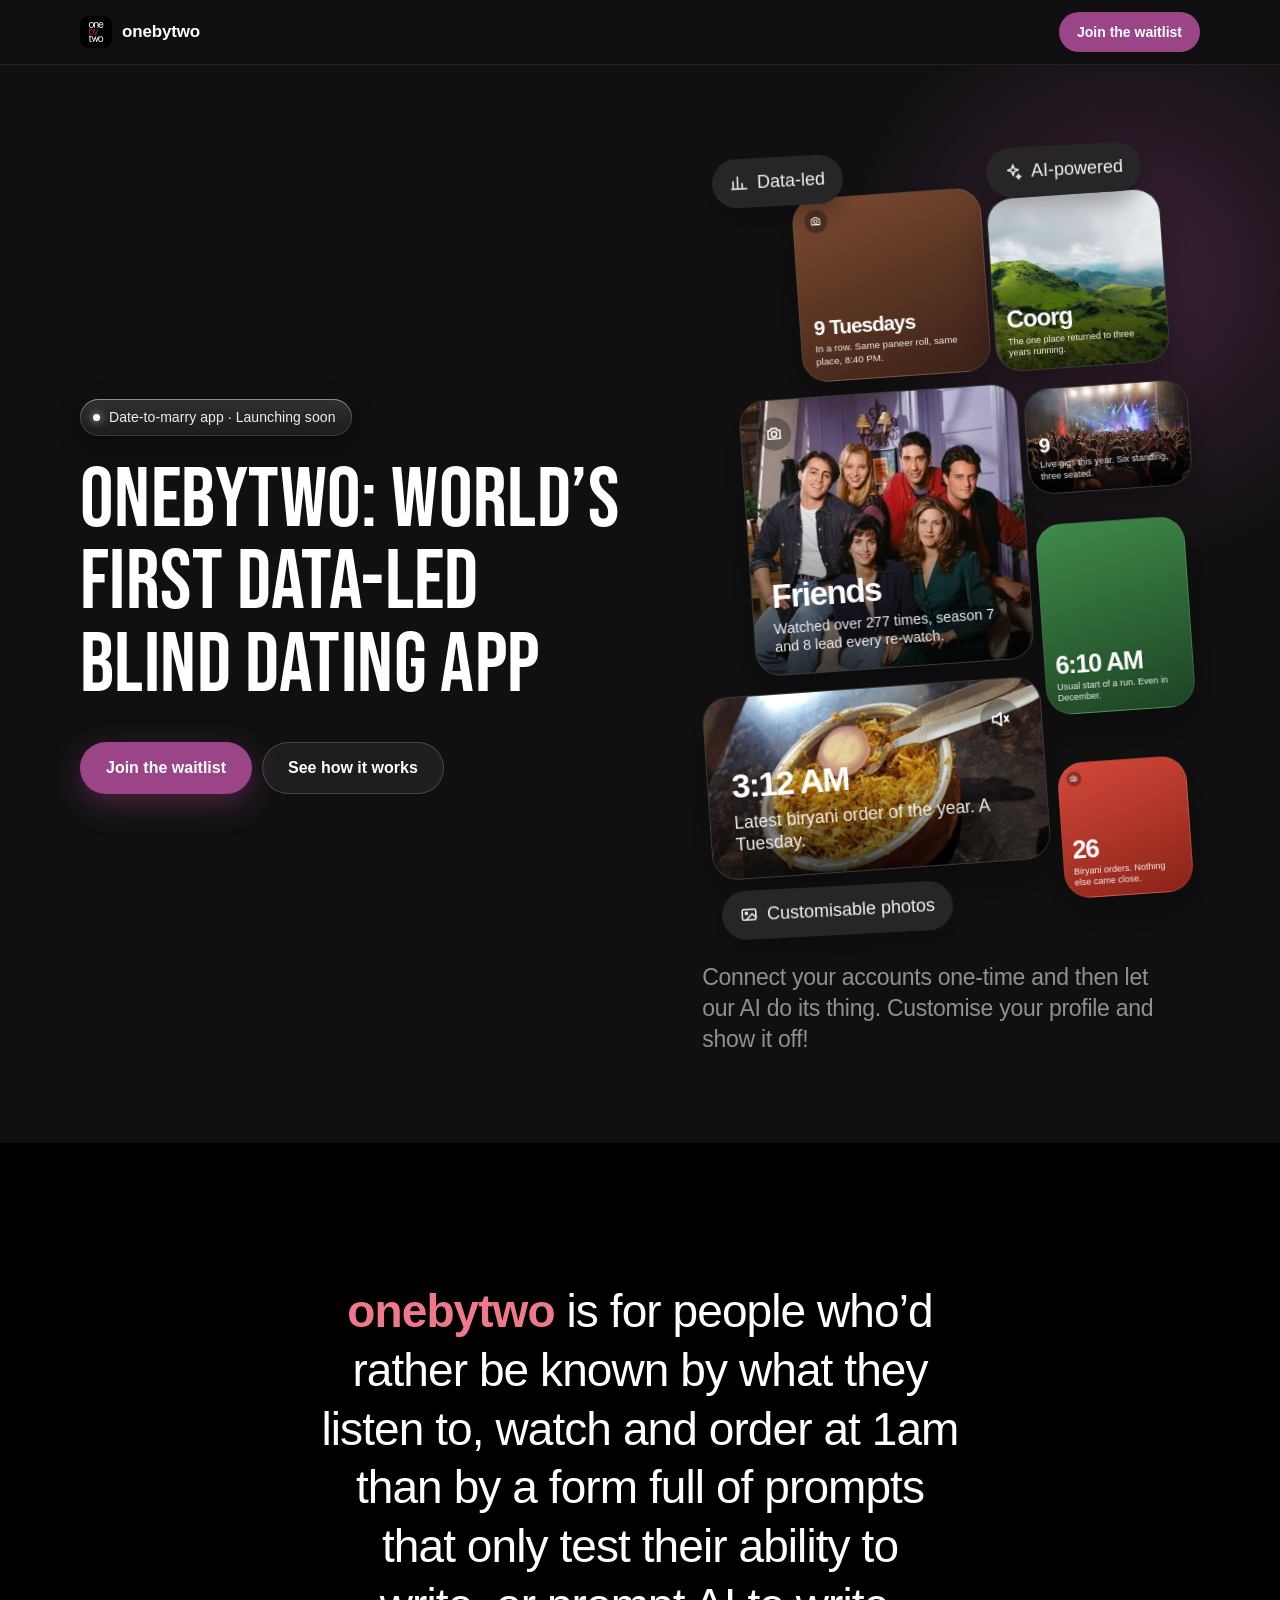
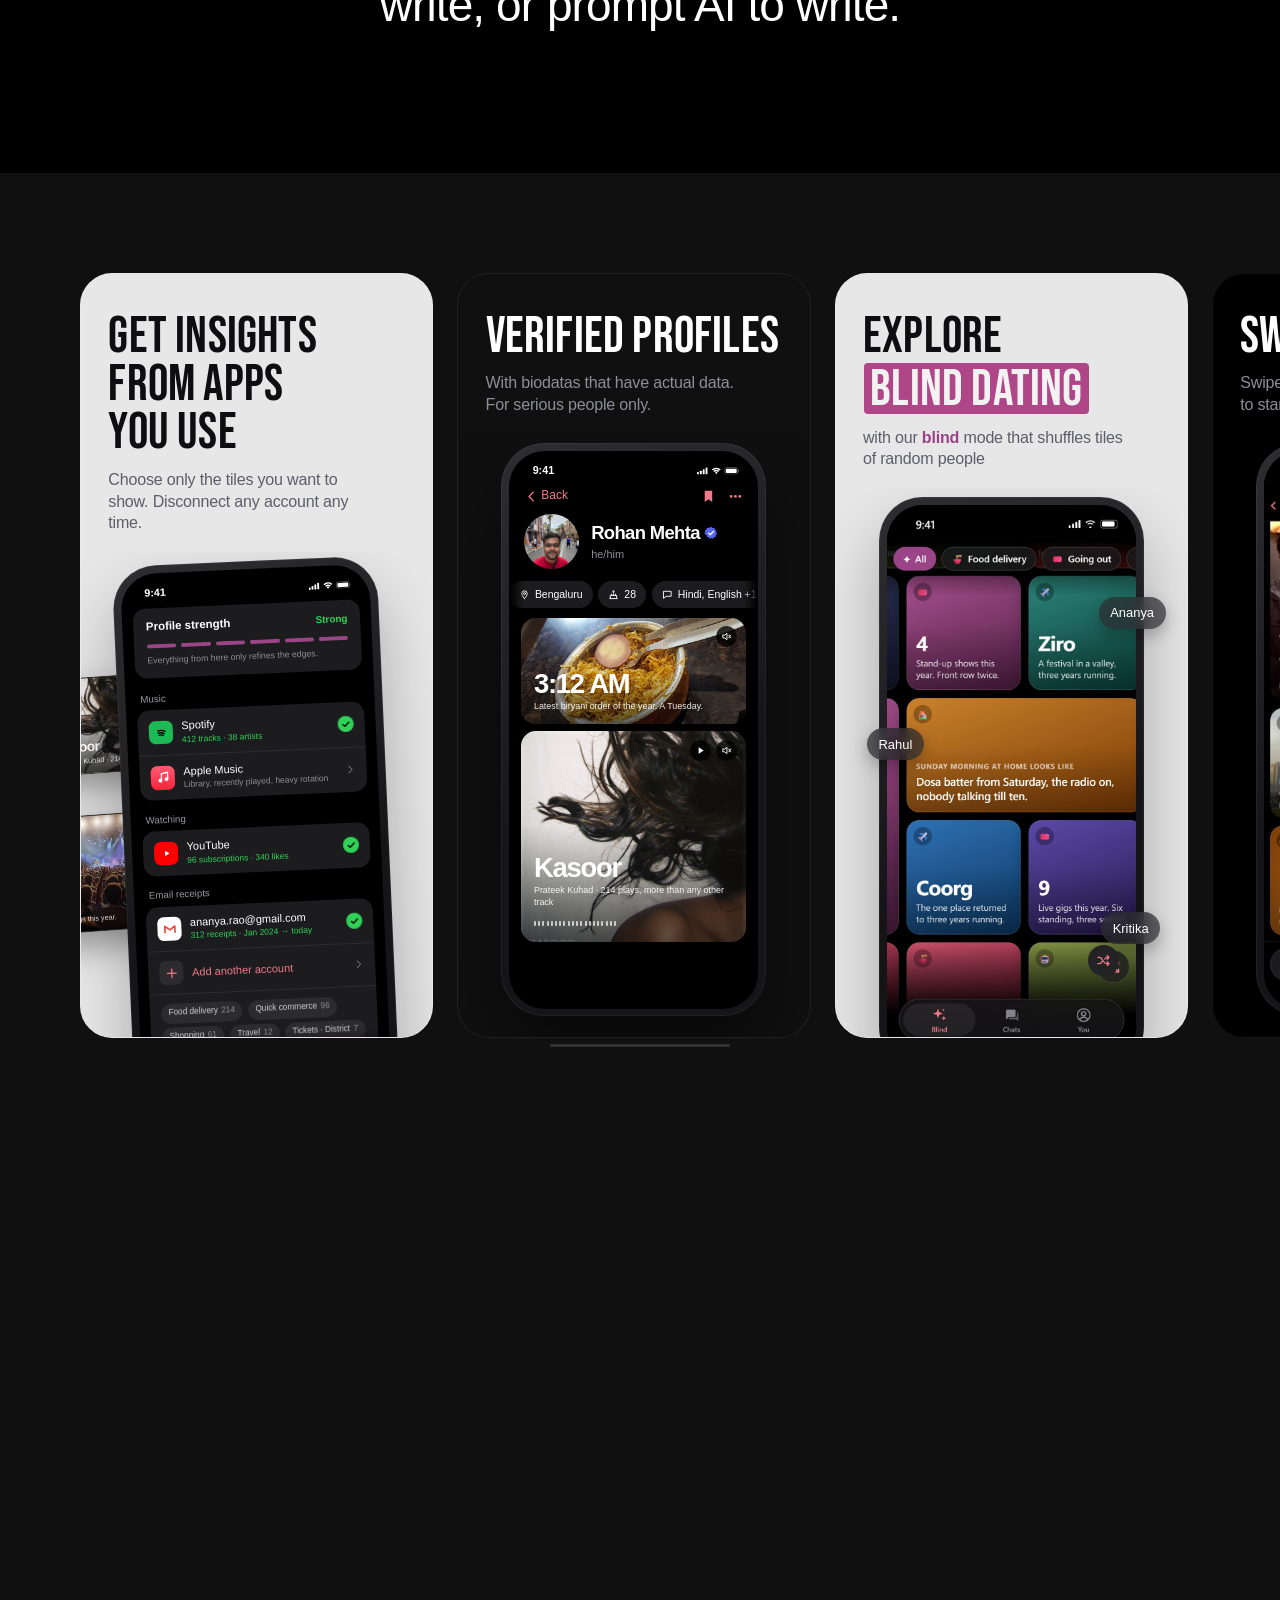
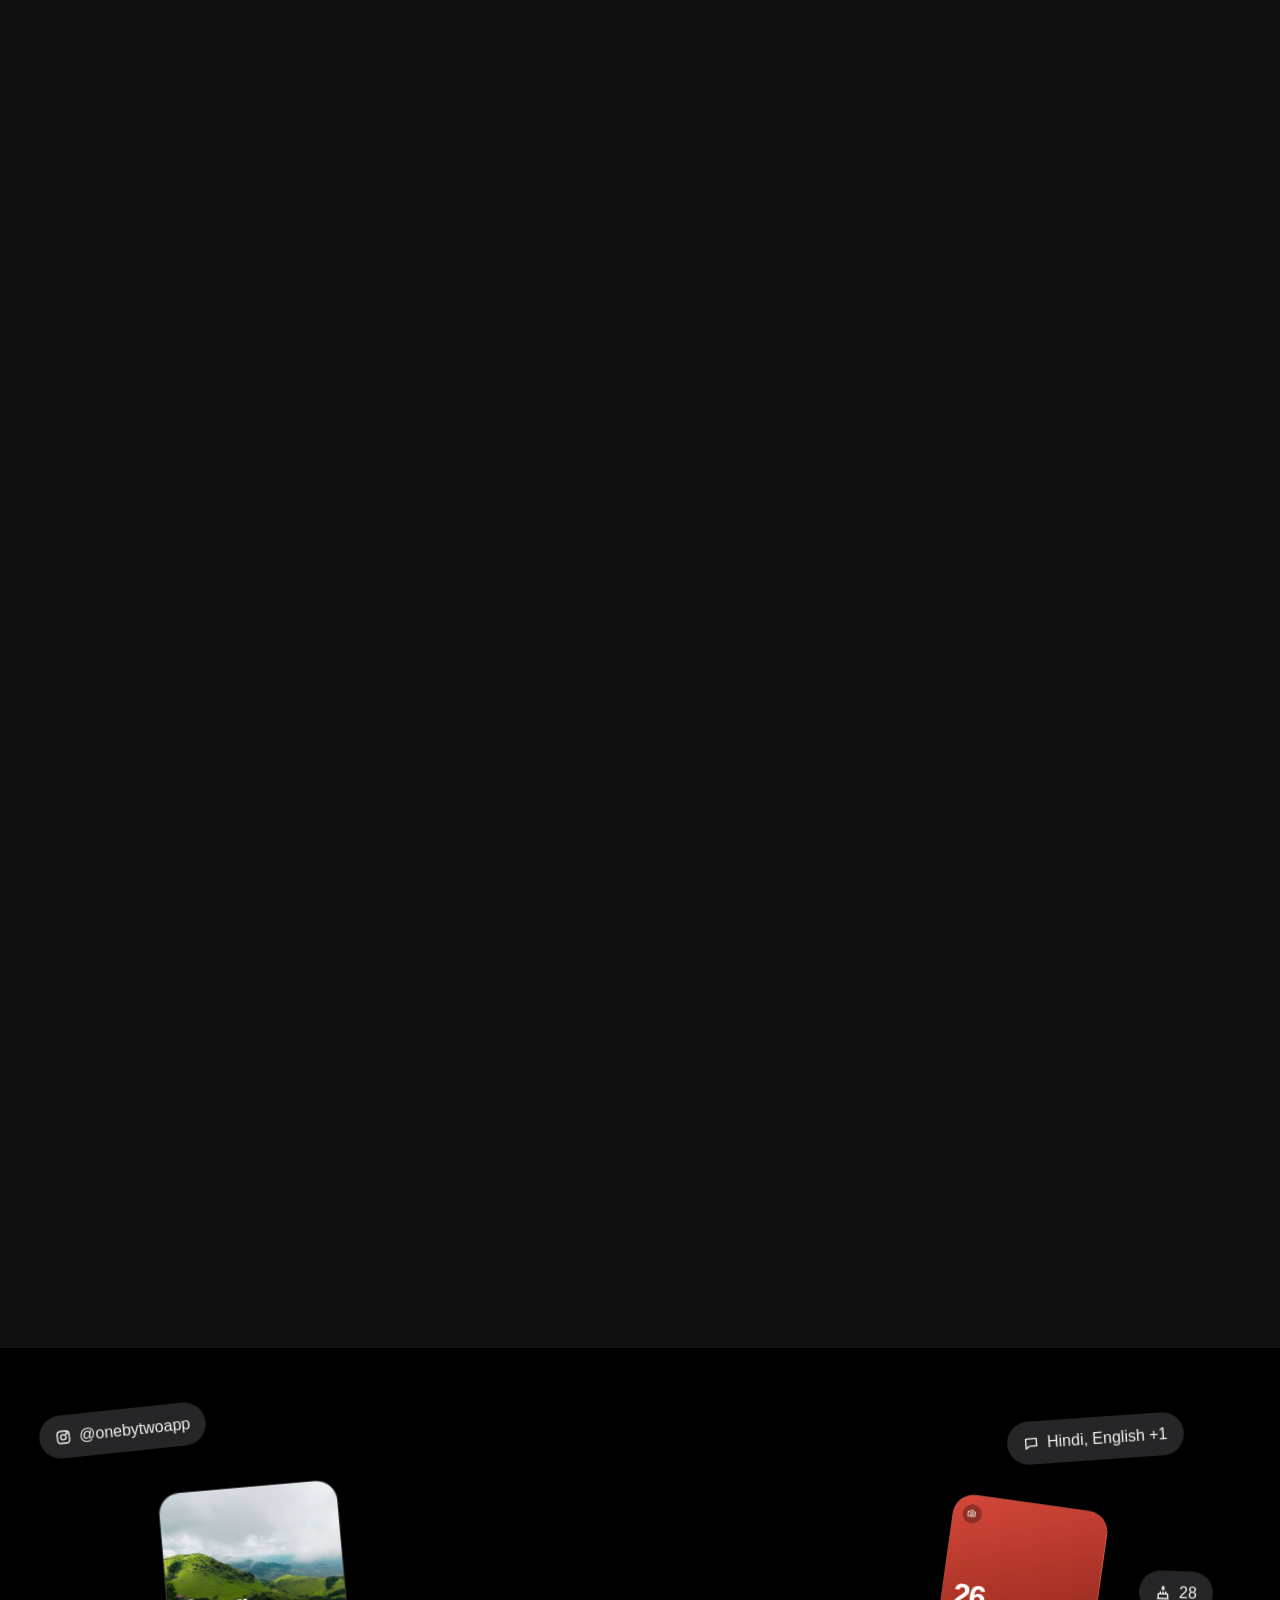
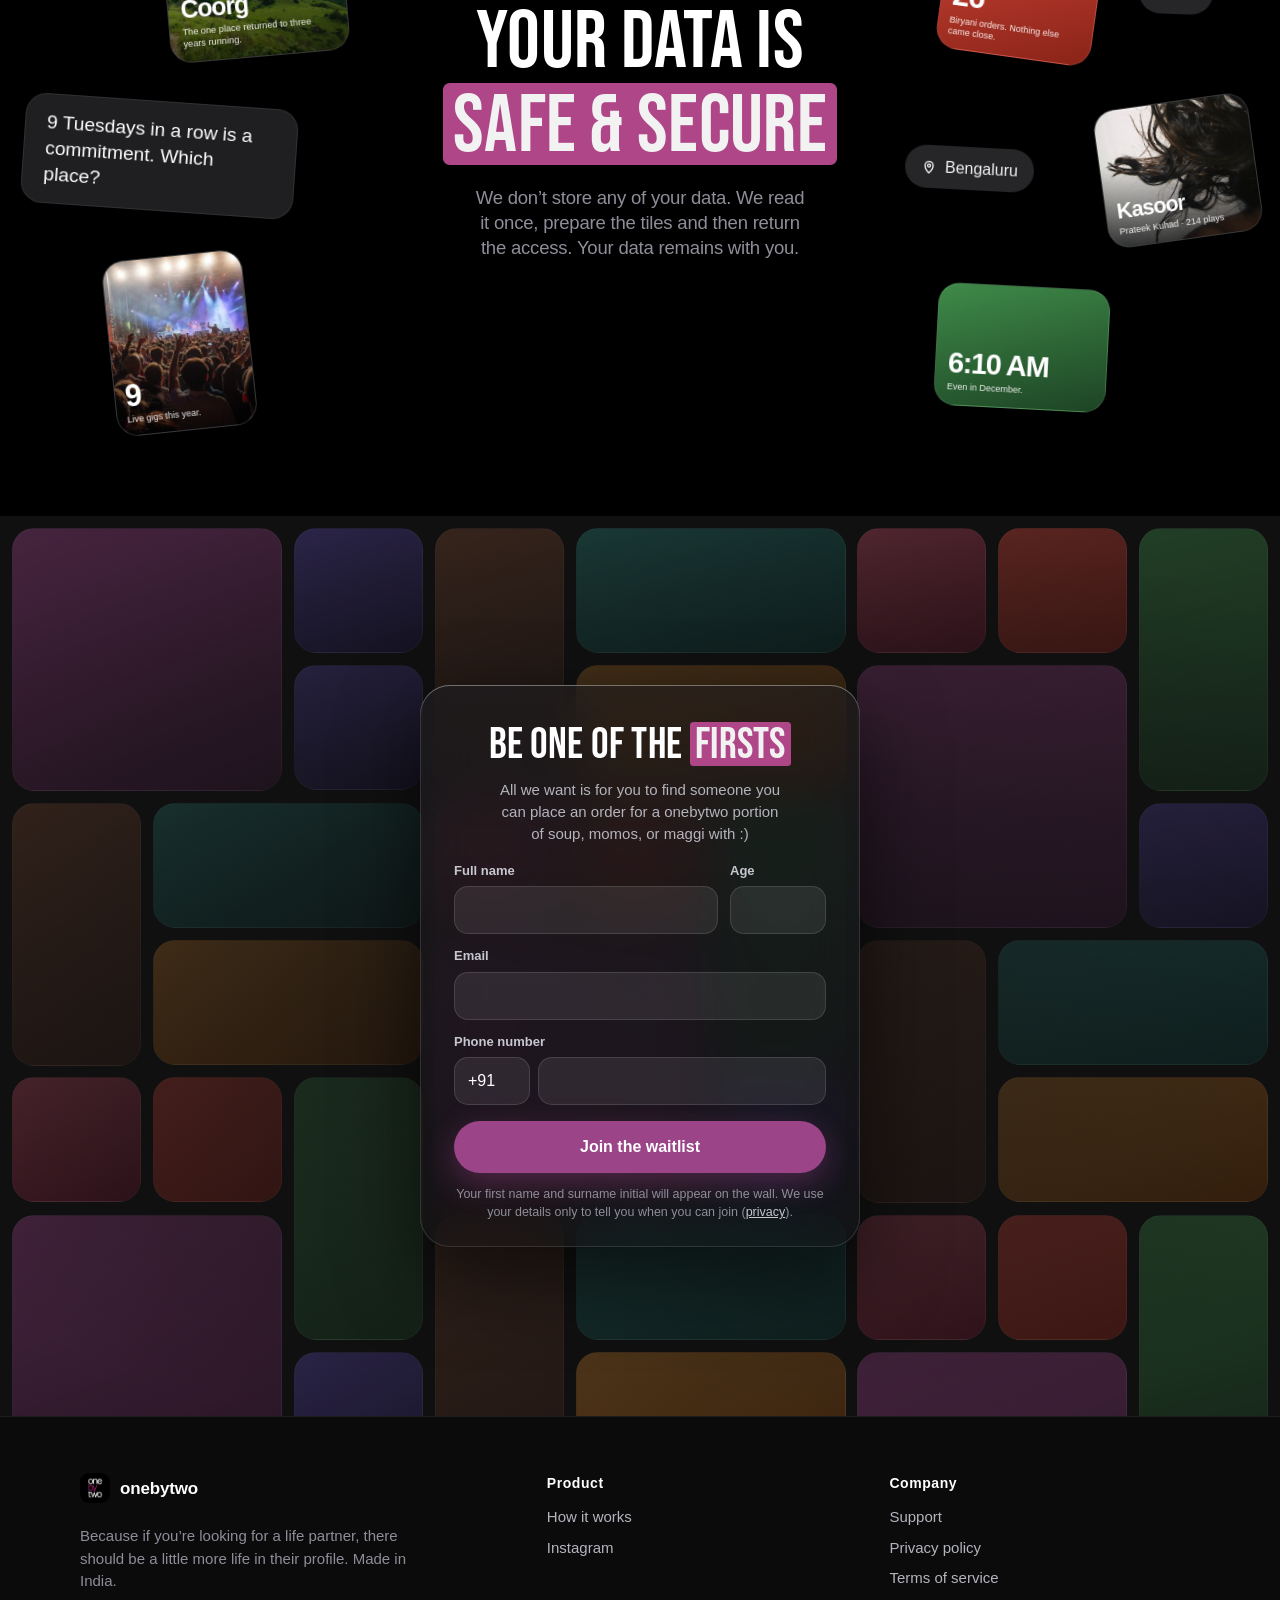
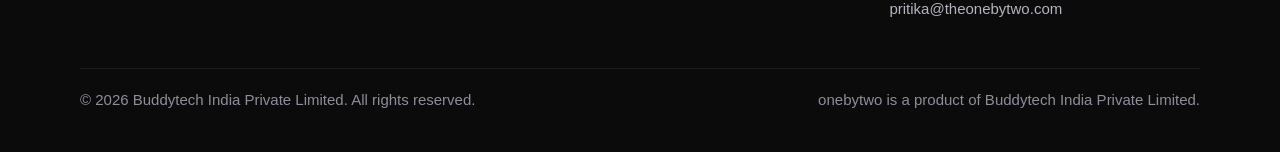
==== index.html @ c46427f6 "One row of hero buttons, under the tagline on every screen Phones had a second pair of buttons after" ====
<!doctype html>
<html lang="en">
<head>
<meta charset="utf-8">
<meta name="viewport" content="width=device-width, initial-scale=1">
<meta name="referrer" content="no-referrer">
<title>onebytwo · A date-to-marry app, built a little differently</title>
<meta name="description" content="onebytwo is a date-to-marry app for people who’d rather be known by what they listen to, watch and order at 1am than by a form full of prompts. Your bio says one thing. Your data says a lot more.">
<meta name="theme-color" content="#101011">
<link rel="canonical" href="https://theonebytwo.com/">
<meta property="og:type" content="website">
<meta property="og:site_name" content="onebytwo">
<meta property="og:title" content="onebytwo · A date-to-marry app, built a little differently">
<meta property="og:description" content="Because if you’re looking for a life partner, there should be a little more life in the profile.">
<meta property="og:url" content="https://theonebytwo.com/">
<meta property="og:image" content="https://theonebytwo.com/logo.png">
<meta name="twitter:card" content="summary">
<script>document.documentElement.classList.add('js')</script>
<link rel="preconnect" href="https://fonts.googleapis.com">
<link rel="preconnect" href="https://fonts.gstatic.com" crossorigin>
<link rel="stylesheet" href="https://fonts.googleapis.com/css2?family=Bebas+Neue&display=swap">
<link rel="stylesheet" href="/home.css">
<link rel="icon" href="/favicon.ico" sizes="any">
<link rel="apple-touch-icon" href="/apple-touch-icon.png">
<script src="/home.js" defer></script>
</head>
<body>

<!-- Icons used across the page; each <svg> below points at one with <use>. -->
<svg width="0" height="0" style="position:absolute" aria-hidden="true">
  <symbol id="i-check" viewBox="0 0 24 24"><path d="M5 12.5l4.5 4.5L19 7.5"/></symbol>
  <symbol id="i-back" viewBox="0 0 24 24"><path d="M15 5l-7 7 7 7"/></symbol>
  <symbol id="i-chev" viewBox="0 0 24 24"><path d="M9 5l7 7-7 7"/></symbol>
  <symbol id="i-plus" viewBox="0 0 24 24"><path d="M12 5v14M5 12h14"/></symbol>
  <symbol id="i-mic" viewBox="0 0 24 24"><rect x="9" y="3" width="6" height="11" rx="3"/><path d="M5 11a7 7 0 0 0 14 0M12 18v3"/></symbol>
  <symbol id="i-shield" viewBox="0 0 24 24"><path d="M12 3l7 3v5c0 4.5-3 8.5-7 10-4-1.5-7-5.5-7-10V6z"/></symbol>
  <symbol id="i-star" viewBox="0 0 24 24"><path d="M12 3.5l2.6 5.3 5.9.9-4.2 4.1 1 5.8-5.3-2.8-5.3 2.8 1-5.8-4.2-4.1 5.9-.9z"/></symbol>
  <symbol id="i-dots" viewBox="0 0 24 24"><circle cx="5" cy="12" r="2.2"/><circle cx="12" cy="12" r="2.2"/><circle cx="19" cy="12" r="2.2"/></symbol>
  <symbol id="i-bookmark" viewBox="0 0 24 24"><path d="M6 3h12v18l-6-4.5L6 21z"/></symbol>
  <symbol id="i-pin" viewBox="0 0 24 24"><path d="M12 21s-6-5.6-6-11a6 6 0 0 1 12 0c0 5.4-6 11-6 11z"/><circle cx="12" cy="10" r="2.2"/></symbol>
  <symbol id="i-cake" viewBox="0 0 24 24"><path d="M4 21h16M5 21v-7h14v7M8 14v-3M12 14v-3M16 14v-3M12 7.5c-1 0-1.5-.8-1.5-1.6S12 3 12 3s1.5 2.1 1.5 2.9-.5 1.6-1.5 1.6z"/></symbol>
  <symbol id="i-lang" viewBox="0 0 24 24"><path d="M4 5h16v11H9l-5 4z"/></symbol>
  <symbol id="i-bag" viewBox="0 0 24 24"><rect x="3" y="7" width="18" height="13" rx="2"/><path d="M8 7V5a2 2 0 0 1 2-2h4a2 2 0 0 1 2 2v2"/></symbol>
  <symbol id="i-building" viewBox="0 0 24 24"><path d="M4 21V5l8-2v18M12 9h8v12M7 8h2M7 12h2M7 16h2M15 13h2M15 17h2M3 21h18"/></symbol>
  <symbol id="i-mute" viewBox="0 0 24 24"><path d="M4 9v6h4l5 4V5L8 9z"/><path d="M17 9l4 6M21 9l-4 6"/></symbol>
  <symbol id="i-play" viewBox="0 0 24 24"><path d="M8 5v14l11-7z"/></symbol>
  <symbol id="i-camera" viewBox="0 0 24 24"><path d="M4 8h3l2-3h6l2 3h3v11H4z"/><circle cx="12" cy="13" r="3.5"/></symbol>
  <symbol id="i-sparkle" viewBox="0 0 24 24"><path d="M12 3l1.8 5.2L19 10l-5.2 1.8L12 17l-1.8-5.2L5 10l5.2-1.8z"/><path d="M19 16l.8 2.2L22 19l-2.2.8L19 22l-.8-2.2L16 19l2.2-.8z"/></symbol>
  <symbol id="i-chart" viewBox="0 0 24 24"><path d="M4 20V10M10 20V4M16 20v-7M22 20H2"/></symbol>
  <symbol id="i-photo" viewBox="0 0 24 24"><rect x="3" y="5" width="18" height="14" rx="2"/><circle cx="8.5" cy="10" r="1.5"/><path d="M21 16l-5-5-8 8"/></symbol>
  <symbol id="i-chat" viewBox="0 0 24 24"><path d="M4 5h16v11H10l-4 4v-4H4z"/></symbol>
  <symbol id="i-close" viewBox="0 0 24 24"><path d="M6 6l12 12M18 6L6 18"/></symbol>
  <symbol id="i-shuffle" viewBox="0 0 24 24"><path d="M3 7h3c4 0 6 10 10 10h5M3 17h3c1.6 0 2.8-1.6 3.9-3.6M14.1 9.6C15.2 8 16.4 7 18 7h3M18 4l3 3-3 3M18 14l3 3-3 3"/></symbol>
  <symbol id="i-insta" viewBox="0 0 24 24"><rect x="3" y="3" width="18" height="18" rx="5"/><circle cx="12" cy="12" r="4"/><circle cx="17.3" cy="6.7" r="1"/></symbol>
  <symbol id="i-badge" viewBox="0 0 24 24"><path fill="currentColor" stroke="none" d="M12 1.5l2.5 1.9 3.1-.3 1.1 2.9 2.7 1.6-.6 3.1 1.7 2.7-2.3 2.2-.1 3.1-3.1.6-1.7 2.7-2.9-1.2-2.9 1.2-1.7-2.7-3.1-.6-.1-3.1L.4 13.4l1.7-2.7-.6-3.1 2.7-1.6 1.1-2.9 3.1.3z"/><path fill="none" stroke="#fff" stroke-width="2.2" stroke-linecap="round" stroke-linejoin="round" d="M7.8 12.3l2.8 2.8 5.6-5.6"/></symbol>
  <symbol id="i-status" viewBox="0 0 68 12"><rect x="0" y="8" width="3" height="4" rx=".8"/><rect x="4.6" y="6" width="3" height="6" rx=".8"/><rect x="9.2" y="3.5" width="3" height="8.5" rx=".8"/><rect x="13.8" y="1" width="3" height="11" rx=".8"/><path d="M31 11.5l2.2-2.6a3.3 3.3 0 0 0-4.4 0zM26.4 6.5l1.5 1.7a4.8 4.8 0 0 1 6.2 0l1.5-1.7a7.2 7.2 0 0 0-9.2 0zM24 3.8l1.5 1.7a8.3 8.3 0 0 1 11 0L38 3.8a10.6 10.6 0 0 0-14 0z"/><rect x="44.5" y="1" width="21" height="10.5" rx="3" fill="none" stroke="currentColor" opacity=".45"/><rect x="46.3" y="2.8" width="17.4" height="6.9" rx="1.6"/><path d="M66.6 4.4v3.7c.8-.3 1.3-1 1.3-1.85s-.5-1.55-1.3-1.85z" opacity=".45"/></symbol>
</svg>

<header class="nav">
  <div class="wrap">
    <a href="/" class="brand"><img src="/logo.png" alt="" width="32" height="32">onebytwo</a>
    <a class="btn btn-sm" href="#waitlist">Join the waitlist</a>
  </div>
</header>

<main>

  <!-- 1. The tagline, then the tiles -->
  <section class="hero dark" data-reveal data-parallax>
    <div class="wrap grid">
      <div class="copy">
        <p class="eyebrow rv"><span class="dot"></span>Date-to-marry app · Launching soon</p>
        <h1 class="tagline rv">onebytwo: world’s first data-led blind dating app</h1>
        <div class="cta-row hero-cta rv" style="--rd:.12s">
          <a class="btn" href="#waitlist">Join the waitlist</a>
          <a class="btn btn-ghost" href="#apps">See how it works</a>
        </div>
      </div>

      <div class="hero-art">
      <div class="collage" aria-hidden="true">
        <div class="fl" style="--x:19%;--y:7%;--w:38%;--z:.6;--r:-4deg;--i:1"><div class="fl-in">
          <div class="tile" style="--ar:355/345;--bg:linear-gradient(160deg,#7b4a30,#3b2117)">
            <span class="ti"><svg class="ico"><use href="#i-camera"/></svg></span>
            <span class="tt"><b style="--big:11cqw">9 Tuesdays</b><span>In a row. Same paneer roll, same place, 8:40 PM.</span></span>
          </div></div></div>
        <div class="fl" style="--x:58%;--y:7%;--w:35%;--z:.8;--r:-4deg;--i:2"><div class="fl-in">
          <div class="tile photo" style="--ar:1">
            <img src="/img/coorg.jpg" alt="">
            <span class="tt"><b style="--big:14cqw">Coorg</b><span>The one place returned to three years running.</span></span>
          </div></div></div>
        <div class="fl" style="--x:9%;--y:32%;--w:56%;--z:.5;--r:-4deg;--i:3"><div class="fl-in">
          <div class="tile photo" style="--ar:515/510">
            <img src="/img/friends.jpg" alt="">
            <span class="ti"><svg class="ico"><use href="#i-camera"/></svg></span>
            <span class="tt"><b style="--big:12cqw">Friends</b><span>Watched over 277 times, season 7 and 8 lead every re-watch.</span></span>
          </div></div></div>
        <div class="fl" style="--x:65%;--y:31%;--w:33%;--z:1;--r:-4deg;--i:4"><div class="fl-in">
          <div class="tile photo" style="--ar:1.55">
            <img src="/img/gigs.jpg" alt="">
            <span class="tt"><b style="--big:13cqw">9</b><span>Live gigs this year. Six standing, three seated.</span></span>
          </div></div></div>
        <div class="fl" style="--x:68%;--y:48%;--w:30%;--z:.7;--r:-4deg;--i:5"><div class="fl-in">
          <div class="tile" style="--ar:.78;--bg:linear-gradient(165deg,#3f8a49,#1d4424)">
            <span class="tt"><b style="--big:17cqw">6:10 AM</b><span>Usual start of a run. Even in December.</span></span>
          </div></div></div>
        <div class="fl" style="--x:1%;--y:69%;--w:68%;--z:.9;--r:-4deg;--i:6"><div class="fl-in">
          <div class="tile photo" style="--ar:1.85">
            <img src="/img/biryani.jpg" alt="">
            <span class="ti ti-r"><svg class="ico"><use href="#i-mute"/></svg></span>
            <span class="tt"><b style="--big:10cqw">3:12 AM</b><span>Latest biryani order of the year. A Tuesday.</span></span>
          </div></div></div>
        <div class="fl" style="--x:72%;--y:78%;--w:26%;--z:1.2;--r:-4deg;--i:7"><div class="fl-in">
          <div class="tile" style="--ar:.95;--bg:linear-gradient(160deg,#d4483a,#8a2318)">
            <span class="ti"><svg class="ico"><use href="#i-camera"/></svg></span>
            <span class="tt"><b style="--big:20cqw">26</b><span>Biryani orders. Nothing else came close.</span></span>
          </div></div></div>
        <!-- Pills come last so they paint above the tiles. -->
        <div class="fl" style="--x:4%;--y:94%;--z:1.6;--r:-3deg;--i:9"><div class="fl-in"><span class="pill"><svg class="ico"><use href="#i-photo"/></svg>Customisable photos</span></div></div>
        <div class="fl" style="--x:57%;--y:1%;--z:1.4;--r:-3deg;--i:7"><div class="fl-in"><span class="pill"><svg class="ico"><use href="#i-sparkle"/></svg>AI-powered</span></div></div>
        <div class="fl" style="--x:2%;--y:2.5%;--z:1.5;--r:-3deg;--i:8"><div class="fl-in"><span class="pill"><svg class="ico"><use href="#i-chart"/></svg>Data-led</span></div></div>
      </div>
      <p class="sub rv" style="--rd:.3s">Connect your accounts one-time and then let our AI do its thing. Customise your profile and show it off!</p>
      </div>
    </div>
  </section>

  <!-- 1b. Who it is for, on a fold of its own -->
  <section class="intro black" data-reveal>
    <div class="wrap">
      <p class="intro-text rv"><b>onebytwo</b> is for people who’d rather be known by what they listen to, watch and order at 1am than by a form full of prompts that only test their ability to write, or prompt AI to write.</p>
    </div>
  </section>

  <!-- 2–9. The app, screen by screen. On desktop this row scrolls sideways
       while the page scrolls down, like the App Store screenshot strip. -->
  <div class="strip" id="apps" data-strip>
  <div class="strip-sticky">
  <div class="strip-track">

  <!-- 2. From apps you use -->
  <section class="feature light" data-reveal>
    <div class="wrap grid">
      <div class="copy">
        <h2 class="display rv">Get insights from apps you use</h2>
        <p class="sub rv" style="--rd:.1s">Choose only the tiles you want to show. Disconnect any account any time.</p>
      </div>
      <div class="visual crop rv" style="--rd:.15s;--show:2.28" aria-hidden="true">
        <div class="phone-wrap">
          <div class="peek" style="--pt:20%;--i:0">
            <div class="tile photo" style="--ar:1.2"><img src="/img/kasoor.jpg" alt="" class="kasoor-img"><span class="tt"><b style="--big:12cqw">Kasoor</b><span>Prateek Kuhad · 214 plays</span></span></div>
          </div>
          <div class="peek" style="--pt:44%;--i:1">
            <div class="tile photo" style="--ar:1"><img src="/img/gigs.jpg" alt=""><span class="tt"><b style="--big:16cqw">9</b><span>Live gigs this year.</span></span></div>
          </div>
          <div class="phone" style="--tilt:-2.5deg">
            <div class="screen scr-apps">
              <div class="status"><b>9:41</b><svg class="icf sb" viewBox="0 0 68 12"><use href="#i-status"/></svg></div>
              <div class="a-strength">
                <div class="a-top"><b>Profile strength</b><span class="a-strong">Strong</span></div>
                <div class="a-bars"><i></i><i></i><i></i><i></i><i></i><i></i></div>
                <p>Everything from here only refines the edges.</p>
              </div>
              <p class="a-label">Music</p>
              <div class="a-card">
                <div class="a-item">
                  <span class="a-ico" style="background:#1DB954"><svg viewBox="0 0 24 24" fill="none" stroke="#000" stroke-width="2.2" stroke-linecap="round"><path d="M6 9.5c4-1.3 8.5-1 12 1M7 13c3.2-1 6.6-.7 9.5.8M8 16.3c2.4-.7 5-.5 7 .6"/></svg></span>
                  <span><b>Spotify</b><small>412 tracks · 38 artists</small></span>
                  <span class="a-check" style="--i:0"><svg class="ico"><use href="#i-check"/></svg></span>
                </div>
                <div class="a-item">
                  <span class="a-ico" style="background:linear-gradient(#fb5c74,#fa233b)"><svg viewBox="0 0 24 24" fill="none" stroke="#fff" stroke-width="2"><path d="M9 17V6l10-2v11"/><circle cx="7" cy="17" r="2" fill="#fff"/><circle cx="17" cy="15" r="2" fill="#fff"/></svg></span>
                  <span><b>Apple Music</b><small class="muted">Library, recently played, heavy rotation</small></span>
                  <svg class="ico a-chev"><use href="#i-chev"/></svg>
                </div>
              </div>
              <p class="a-label">Watching</p>
              <div class="a-card">
                <div class="a-item">
                  <span class="a-ico" style="background:#FF0000"><svg viewBox="0 0 24 24" fill="#fff"><path d="M9.5 7.5v9l7-4.5z"/></svg></span>
                  <span><b>YouTube</b><small>96 subscriptions · 340 likes</small></span>
                  <span class="a-check" style="--i:1"><svg class="ico"><use href="#i-check"/></svg></span>
                </div>
              </div>
              <p class="a-label">Email receipts</p>
              <div class="a-card">
                <div class="a-item">
                  <span class="a-ico" style="background:#fff"><svg viewBox="0 0 24 24" fill="none" stroke="#EA4335" stroke-width="2.6" stroke-linejoin="round"><path d="M4 18V7l8 6 8-6v11"/></svg></span>
                  <span><b>ananya.rao@gmail.com</b><small>312 receipts · Jan 2024 → today</small></span>
                  <span class="a-check" style="--i:2"><svg class="ico"><use href="#i-check"/></svg></span>
                </div>
                <div class="a-item a-add">
                  <span class="a-ico a-plus"><svg class="ico"><use href="#i-plus"/></svg></span>
                  <span><b>Add another account</b></span>
                  <svg class="ico a-chev"><use href="#i-chev"/></svg>
                </div>
                <div class="a-chips">
                  <span style="--i:0">Food delivery<em>214</em></span>
                  <span style="--i:1">Quick commerce<em>96</em></span>
                  <span style="--i:2">Shopping<em>61</em></span>
                  <span style="--i:3">Travel<em>12</em></span>
                  <span style="--i:4">Tickets · District<em>7</em></span>
                </div>
              </div>
              <div class="a-cta"><span class="app-btn">Continue</span><span class="a-later">Add the rest later</span></div>
            </div>
          </div>
        </div>
      </div>
    </div>
  </section>

  <!-- 3. Verified profiles -->
  <section class="feature dark" data-reveal>
    <div class="wrap grid flip">
      <div class="copy">
        <h2 class="display rv">Verified profiles</h2>
        <p class="sub rv" style="--rd:.1s">With biodatas that have actual data. For serious people only.</p>
      </div>
      <div class="visual crop rv" style="--rd:.15s" aria-hidden="true">
        <div class="phone">
          <div class="screen scr-profile">
            <div class="status"><b>9:41</b><svg class="icf sb" viewBox="0 0 68 12"><use href="#i-status"/></svg></div>
            <div class="s-nav"><span><svg class="ico"><use href="#i-back"/></svg>Back</span><span class="s-nav-r"><svg class="icf"><use href="#i-bookmark"/></svg><svg class="icf"><use href="#i-dots"/></svg></span></div>
            <div class="p-head">
              <img class="p-avatar" src="/img/rohan.jpg" alt="">
              <div><div class="p-name">Rohan Mehta <svg class="icf badge"><use href="#i-badge"/></svg></div><div class="p-pron">he/him</div></div>
            </div>
            <div class="marquee"><div class="marquee-track">
              <span class="chip-s"><svg class="ico"><use href="#i-pin"/></svg>Bengaluru</span><span class="chip-s"><svg class="ico"><use href="#i-cake"/></svg>28</span><span class="chip-s"><svg class="ico"><use href="#i-lang"/></svg>Hindi, English +1</span><span class="chip-s"><svg class="ico"><use href="#i-bag"/></svg>Designer</span><span class="chip-s"><svg class="ico"><use href="#i-building"/></svg>OnebyTwo</span>
              <span class="chip-s"><svg class="ico"><use href="#i-pin"/></svg>Bengaluru</span><span class="chip-s"><svg class="ico"><use href="#i-cake"/></svg>28</span><span class="chip-s"><svg class="ico"><use href="#i-lang"/></svg>Hindi, English +1</span><span class="chip-s"><svg class="ico"><use href="#i-bag"/></svg>Designer</span><span class="chip-s"><svg class="ico"><use href="#i-building"/></svg>OnebyTwo</span>
            </div></div>
            <div class="p-tiles">
              <div class="ptile p-biryani" style="--i:0">
                <img src="/img/biryani.jpg" alt="">
                <span class="ctrl"><svg class="ico"><use href="#i-mute"/></svg></span>
                <span class="t-txt"><b>3:12 AM</b><span>Latest biryani order of the year. A Tuesday.</span></span>
              </div>
              <div class="ptile p-kasoor" style="--i:1">
                <img src="/img/kasoor.jpg" alt="" class="kasoor-img">
                <span class="ctrl ctrl-2"><svg class="icf"><use href="#i-play"/></svg></span>
                <span class="ctrl"><svg class="ico"><use href="#i-mute"/></svg></span>
                <span class="t-txt"><b>Kasoor</b><span>Prateek Kuhad · 214 plays, more than any other track</span>
                  <span class="wave"><i></i><i></i><i></i><i></i><i></i><i></i><i></i><i></i><i></i><i></i><i></i><i></i><i></i><i></i><i></i><i></i><i></i><i></i><i></i><i></i></span></span>
              </div>
            </div>
          </div>
        </div>
      </div>
    </div>
  </section>

  <!-- 4. Explore blind dating -->
  <section class="feature light" data-reveal data-shuffle>
    <div class="wrap grid">
      <div class="copy">
        <h2 class="display rv">Explore <mark>blind dating</mark></h2>
        <p class="sub rv" style="--rd:.1s">with our <b class="plum">blind</b> mode that shuffles tiles of random people</p>
      </div>
      <div class="visual crop rv" style="--rd:.15s" aria-hidden="true">
        <div class="phone">
          <div class="screen"><img class="shot" src="/img/screen-blind.jpg" alt=""></div>
          <div class="overlay">
            <span class="who" style="--wx:85%;--wy:16.5%;--i:0">Ananya</span>
            <span class="who" style="--wx:-8%;--wy:40%;--i:1">Rahul</span>
            <span class="who" style="--wx:86%;--wy:73%;--i:2">Kritika</span>
            <span class="shuf"><svg class="ico"><use href="#i-shuffle"/></svg></span>
          </div>
        </div>
      </div>
    </div>
  </section>

  <!-- 5. Swipe right -->
  <section class="feature black" data-reveal>
    <div class="wrap grid flip">
      <div class="copy">
        <h2 class="display rv">Swipe right <small>to start a<br>conversation</small></h2>
        <p class="sub rv" style="--rd:.1s">Swipe on a tile that makes you curious to start a chat about it.</p>
      </div>
      <div class="visual crop rv" style="--rd:.15s" aria-hidden="true">
        <div class="phone">
          <div class="screen"><img class="shot" src="/img/screen-swipe.jpg" alt=""></div>
          <div class="overlay">
            <span class="sw-action"><svg class="ico"><use href="#i-chat"/></svg></span>
            <span class="sw-tile"></span>
            <span class="sw-finger"></span>
          </div>
        </div>
      </div>
    </div>
  </section>

  <!-- 6. Match and chat -->
  <section class="feature light" data-reveal>
    <div class="wrap grid">
      <div class="copy">
        <h2 class="display rv">Match and <mark>chat</mark></h2>
        <p class="sub rv" style="--rd:.1s">Conversations only after accepting the request. Unmatch anytime.</p>
      </div>
      <div class="visual crop rv" style="--rd:.15s" aria-hidden="true">
        <div class="phone" style="--tilt:-3deg">
          <div class="screen scr-chat">
            <div class="status"><b>9:41</b><svg class="icf sb" viewBox="0 0 68 12"><use href="#i-status"/></svg></div>
            <div class="c-head">
              <svg class="ico c-pink"><use href="#i-back"/></svg>
              <img src="/img/rohan.jpg" alt="">
              <b>Rohan Mehta</b><svg class="icf badge"><use href="#i-badge"/></svg>
              <span class="c-icons"><svg class="ico"><use href="#i-star"/></svg><svg class="icf c-pink"><use href="#i-dots"/></svg></span>
            </div>
            <div class="c-notice"><svg class="ico"><use href="#i-shield"/></svg><span>Keep it in the app for now. Nobody from onebytwo will ever ask for money, documents or an OTP. Report anyone who does.</span></div>
            <p class="c-day">Today</p>
            <div class="c-compose"><svg class="ico c-pink c-plus"><use href="#i-plus"/></svg><span>Message</span><svg class="ico c-pink"><use href="#i-mic"/></svg></div>
          </div>
          <div class="overlay">
            <div class="bubbles">
              <p class="b b-in" style="--i:0">9 Tuesdays in a row is a commitment. Which place?</p>
              <p class="b b-out" style="--i:1">Sri Sagar in Indiranagar. The paneer roll is not even the best thing there, it’s just the thing I order.</p>
              <p class="b b-in" style="--i:2">Which is the best thing then</p>
              <p class="b b-out" style="--i:3">Kesari bath. I will not be defending this.</p>
              <p class="b-read">9:11 · Read</p>
            </div>
          </div>
        </div>
      </div>
    </div>
  </section>

  <!-- 7. Know what's in common -->
  <section class="feature black" data-reveal>
    <div class="wrap grid flip">
      <div class="copy">
        <h2 class="display rv">Know what’s in common</h2>
        <p class="sub rv" style="--rd:.1s">AI-based stories of all the common things you share with each other</p>
      </div>
      <div class="visual crop rv" style="--rd:.15s" aria-hidden="true">
        <div class="duo">
          <div class="phone back">
            <div class="screen"><img class="shot" src="/img/screen-incommon.jpg" alt=""></div>
          </div>
          <div class="phone front">
            <div class="screen scr-story">
              <div class="status"><b>9:41</b><svg class="icf sb" viewBox="0 0 68 12"><use href="#i-status"/></svg></div>
              <div class="st-bars"><i class="done"></i><i class="now"></i><i></i><i></i><i></i><i></i><i></i></div>
              <div class="st-head"><img src="/img/pair.jpg" alt=""><span>You &amp; Pritika</span><span class="st-x"><svg class="ico"><use href="#i-close"/></svg></span></div>
              <p class="st-kick">Music · The old ones</p>
              <p class="st-title">You both keep the old ones close.</p>
              <div class="vinyls"><span class="vinyl v-you"></span><span class="vinyl v-her"></span></div>
              <div class="st-cols">
                <div><small>You</small><b data-count-to="1964" data-count-from="2024" data-count-delay="400">1964</b><strong>Lag Jaa Gale</strong><span>The year the oldest song saved came out.</span></div>
                <div><small>Pritika</small><b data-count-to="1992" data-count-from="2024" data-count-delay="700">1992</b><strong>Pehla Nasha</strong><span>The year the oldest song saved came out.</span></div>
              </div>
              <div class="st-chat"><svg class="ico"><use href="#i-chat"/></svg>Chat about this</div>
            </div>
          </div>
        </div>
      </div>
    </div>
  </section>

  <!-- 8. See who viewed your profile -->
  <section class="feature light" data-reveal>
    <div class="wrap grid">
      <div class="copy">
        <h2 class="display rv">See <mark>who viewed</mark> your profile</h2>
        <p class="sub rv" style="--rd:.1s">Turn on stealth mode so they can’t see your view.</p>
      </div>
      <div class="visual crop rv" style="--rd:.15s" aria-hidden="true">
        <div class="phone">
          <div class="screen scr-views">
            <div class="status"><b>9:41</b><svg class="icf sb" viewBox="0 0 68 12"><use href="#i-status"/></svg></div>
            <div class="v-nav"><span><svg class="ico"><use href="#i-back"/></svg>Settings</span><b>Profile views</b></div>
            <p class="v-count" data-count-to="12" data-count-delay="300">12</p>
            <p class="v-cap">people opened your profile this week</p>
            <div class="v-list">
              <div class="v-row" style="--i:0;--av:#56635e"><span class="v-av"></span><span><b>Rohan Mehta</b><small>Bengaluru</small></span><em>2h</em><svg class="ico"><use href="#i-chev"/></svg></div>
              <div class="v-row" style="--i:1;--av:#6d5f4f"><span class="v-av"></span><span><b>Kabir Shah</b><small>Bengaluru</small></span><em>5h</em><svg class="ico"><use href="#i-chev"/></svg></div>
              <div class="v-row" style="--i:2;--av:#4f5770"><span class="v-av"></span><span><b>Arjun Menon</b><small>Mumbai</small></span><em>Yesterday</em><svg class="ico"><use href="#i-chev"/></svg></div>
              <div class="v-row" style="--i:3;--av:#6a5c52"><span class="v-av"></span><span><b>Vikram Nair</b><small>Bengaluru</small></span><em>Yesterday</em><svg class="ico"><use href="#i-chev"/></svg></div>
              <div class="v-row" style="--i:4;--av:#4f605e"><span class="v-av"></span><span><b>Dev Krishnan</b><small>Pune</small></span><em>Mon</em><svg class="ico"><use href="#i-chev"/></svg></div>
            </div>
            <p class="v-foot">With stealth mode on, your own views never appear on anyone’s list.</p>
          </div>
        </div>
      </div>
    </div>
  </section>

  <!-- 9. Safety first -->
  <section class="feature dark safety" data-reveal>
    <div class="wrap grid flip">
      <div class="copy">
        <h2 class="display rv"><mark>Safety</mark> first</h2>
        <p class="sub rv" style="--rd:.1s">Only verified profiles can text you. Verification using DigiLocker only.</p>
      </div>
      <div class="visual crop-top rv" style="--rd:.15s" aria-hidden="true">
        <div class="phone">
          <div class="screen scr-verified">
            <div class="status"><b>9:41</b><svg class="icf sb" viewBox="0 0 68 12"><use href="#i-status"/></svg></div>
            <div class="ok"><svg viewBox="0 0 24 24"><path d="M6.5 12.5l3.8 3.8 7.4-7.6"/></svg></div>
            <p class="ok-title">Verified.</p>
            <p class="ok-text">Your name and date of birth match your Aadhaar. Your profile now carries a blue tick.</p>
            <p class="ok-note">Change the first name or date of birth on your profile and the tick goes until you verify again.</p>
            <div class="ok-actions"><span class="app-btn">See your profile</span><span class="app-btn app-btn-dark">Done</span><i class="home-bar"></i></div>
          </div>
        </div>
      </div>
    </div>
  </section>

  </div>
  <div class="strip-progress" aria-hidden="true"><i></i></div>
  </div>
  </div>

  <!-- 10. Your data is safe & secure -->
  <section class="stage-section black" data-reveal data-parallax>
    <!-- The floaters live in two zones beside (desktop) or around (mobile) the
         copy, so they can drift and lean without ever covering the words. -->
    <div class="stage">
      <div class="zone zone-a">
        <a class="fl insta" href="https://www.instagram.com/onebytwoapp/" rel="noopener" style="--x:5%;--y:6%;--X:10%;--Y:8%;--z:1.4;--r:-6deg;--i:0"><span class="fl-in"><span class="pill"><svg class="ico"><use href="#i-insta"/></svg>@onebytwoapp</span></span></a>
        <div class="fl" aria-hidden="true" style="--x:60%;--y:4%;--w:34%;--X:42%;--Y:18%;--W:46%;--z:.7;--r:-5deg;--i:1"><div class="fl-in">
          <div class="tile photo" style="--ar:1.05"><img src="/img/coorg.jpg" alt=""><span class="tt"><b style="--big:14cqw">Coorg</b><span>The one place returned to three years running.</span></span></div></div></div>
        <div class="fl" aria-hidden="true" style="--x:5%;--y:30%;--w:54%;--X:6%;--Y:46%;--W:70%;--z:1.1;--r:4deg;--i:2"><div class="fl-in"><p class="bub">9 Tuesdays in a row is a commitment. Which place?</p></div></div>
        <div class="fl" aria-hidden="true" style="--x:68%;--y:52%;--w:26%;--X:28%;--Y:66%;--W:36%;--z:.9;--r:-6deg;--i:3"><div class="fl-in">
          <div class="tile photo" style="--ar:.8"><img src="/img/gigs.jpg" alt=""><span class="tt"><b style="--big:22cqw">9</b><span>Live gigs this year.</span></span></div></div></div>
      </div>
      <div class="stage-copy">
        <h2 class="display rv">Your data is<br><mark>safe &amp; secure</mark></h2>
        <p class="sub rv" style="--rd:.1s">We don’t store any of your data. We read it once, prepare the tiles and then return the access. Your data remains with you.</p>
      </div>
      <div class="zone zone-b">
        <div class="fl" aria-hidden="true" style="--x:6%;--y:6%;--X:4%;--Y:52%;--z:1.5;--r:3deg;--i:5"><div class="fl-in"><span class="pill"><svg class="ico"><use href="#i-pin"/></svg>Bengaluru</span></div></div>
        <div class="fl opt" aria-hidden="true" style="--x:47%;--y:84%;--X:30%;--Y:9%;--z:1.3;--r:-4deg;--i:6"><div class="fl-in"><span class="pill"><svg class="ico"><use href="#i-lang"/></svg>Hindi, English +1</span></div></div>
        <div class="fl" aria-hidden="true" style="--x:6%;--y:27%;--w:40%;--X:54%;--Y:46%;--W:40%;--z:.8;--r:-8deg;--i:7"><div class="fl-in">
          <div class="tile photo" style="--ar:1.12"><img src="/img/kasoor.jpg" alt="" class="kasoor-img"><span class="tt"><b style="--big:14cqw">Kasoor</b><span>Prateek Kuhad · 214 plays</span></span></div></div></div>
        <div class="fl opt" aria-hidden="true" style="--x:54%;--y:28%;--X:64%;--Y:29%;--z:1.6;--r:2deg;--i:8"><div class="fl-in"><span class="pill"><svg class="ico"><use href="#i-cake"/></svg>28</span></div></div>
        <div class="fl" aria-hidden="true" style="--x:58%;--y:46%;--w:32%;--X:14%;--Y:20%;--W:40%;--z:1;--r:8deg;--i:9"><div class="fl-in">
          <div class="tile" style="--ar:1;--bg:linear-gradient(160deg,#d4483a,#8a2318)"><span class="ti"><svg class="ico"><use href="#i-camera"/></svg></span><span class="tt"><b style="--big:20cqw">26</b><span>Biryani orders. Nothing else came close.</span></span></div></div></div>
        <div class="fl" aria-hidden="true" style="--x:12%;--y:70%;--w:32%;--X:12%;--Y:70%;--W:44%;--z:.6;--r:3deg;--i:4"><div class="fl-in">
          <div class="tile" style="--ar:1.4;--bg:linear-gradient(165deg,#3f8a49,#1d4424)"><span class="tt"><b style="--big:17cqw">6:10 AM</b><span>Even in December.</span></span></div></div></div>
      </div>
    </div>
  </section>

  <!-- 11. The waitlist: a wall of everyone who joined, and the form on glass over it.
       data-api is the backend; on localhost ?api= points it at a local one. -->
  <section class="waitlist" id="waitlist" data-reveal data-waitlist data-api="https://api-production-6cf44.up.railway.app">
    <div class="wall" aria-hidden="true"></div>

    <div class="glass-card rv">
      <div class="wl-form-view">
        <h2 class="display">Be one of the <mark>firsts</mark></h2>
        <p class="wl-sub">All we want is for you to find someone you can place an order for a onebytwo portion of soup, momos, or maggi with :)</p>
        <p class="wl-count" hidden></p>
        <form class="wl-form" novalidate>
          <label class="field">
            <span>Full name</span>
            <input name="full_name" type="text" autocomplete="name" maxlength="80" required>
          </label>
          <label class="field field-age">
            <span>Age</span>
            <input name="age" type="number" inputmode="numeric" min="18" max="100" required>
          </label>
          <label class="field">
            <span>Email</span>
            <input name="email" type="email" autocomplete="email" maxlength="254" required>
          </label>
          <div class="field">
            <label for="wl-phone">Phone number</label>
            <div class="phone-row">
              <input name="code" type="text" inputmode="tel" autocomplete="tel-country-code" maxlength="5" value="+91" aria-label="Country code">
              <input id="wl-phone" name="phone" type="tel" inputmode="tel" autocomplete="tel-national" maxlength="20" required>
            </div>
          </div>
          <!-- People never see this field; a bot filling every box does. -->
          <div class="wl-trap" aria-hidden="true">
            <label>Company <input name="company" type="text" tabindex="-1" autocomplete="off"></label>
          </div>
          <button class="btn wl-submit" type="submit">Join the waitlist</button>
          <p class="wl-note">Your first name and surname initial will appear on the wall. We use your details only to tell you when you can join (<a href="/privacy">privacy</a>).</p>
          <p class="wl-error" role="alert" hidden></p>
        </form>
      </div>

      <div class="wl-done-view" hidden>
        <p class="wl-done-kicker">You’re on the waitlist</p>
        <p class="wl-done-number"><span>#</span><b></b></p>
        <p class="wl-done-text">That’s your tile on the wall. We’ll write to you the moment you can join.</p>
      </div>
    </div>
  </section>
</main>

<footer class="site-footer">
  <div class="wrap">
    <div class="footer-grid">
      <div>
        <a href="/" class="brand"><img src="/logo.png" alt="" width="30" height="30">onebytwo</a>
        <p>Because if you’re looking for a life partner, there should be a little more life in their profile. Made in India.</p>
      </div>
      <div>
        <h3>Product</h3>
        <a href="#apps">How it works</a>
        <a href="https://www.instagram.com/onebytwoapp/" rel="noopener">Instagram</a>
      </div>
      <div>
        <h3>Company</h3>
        <a href="/support">Support</a>
        <a href="/privacy">Privacy policy</a>
        <a href="/terms">Terms of service</a>
        <a href="mailto:pritika@theonebytwo.com">pritika@theonebytwo.com</a>
      </div>
    </div>
    <div class="legal-line">
      <span>© 2026 Buddytech India Private Limited. All rights reserved.</span>
      <span>onebytwo is a product of Buddytech India Private Limited.</span>
    </div>
  </div>
</footer>

</body>
</html>
---- home.css ----
/* theonebytwo.com homepage, adapted from the App Store preview screens.
   Display type is Bebas Neue; everything inside a phone is sized in cqw of
   that phone's screen, so one mock-up scales from mobile to desktop.
   The privacy, terms and support pages keep using style.css. */

:root {
  --hl: #af4687;
  --plum: #9b4487;
  --pink: #ef798a;
  --green: #30d158;
  --font: -apple-system, BlinkMacSystemFont, "SF Pro Text", "Segoe UI", "Google Sans", Roboto,
    "Helvetica Neue", Arial, sans-serif;
  --display: "Bebas Neue", Impact, "Arial Narrow", sans-serif;
}

* { box-sizing: border-box; }
html { -webkit-text-size-adjust: 100%; scroll-behavior: smooth; }
body { margin: 0; background: #101011; color: #fff; font: 17px/1.5 var(--font); -webkit-font-smoothing: antialiased; }
img { display: block; max-width: 100%; }
a:focus-visible { outline: 2px solid var(--pink); outline-offset: 3px; border-radius: 6px; }

.ico { width: 1em; height: 1em; flex: none; fill: none; stroke: currentColor; stroke-width: 2; stroke-linecap: round; stroke-linejoin: round; }
.icf { width: 1em; height: 1em; flex: none; fill: currentColor; }

.wrap { max-width: 1200px; margin: 0 auto; padding: 0 20px; }

.dark { background: #101011; color: #fff; --sub: #8e8e99; }
.black { background: #000; color: #fff; --sub: #8e8e99; }
.light { background: #e7e7e7; color: #0e0e10; --sub: #5d5d6b; }

/* ---------- Nav and buttons ---------- */

.nav {
  position: sticky;
  top: 0;
  z-index: 30;
  background: rgba(16, 16, 17, 0.78);
  -webkit-backdrop-filter: saturate(160%) blur(16px);
  backdrop-filter: saturate(160%) blur(16px);
  border-bottom: 1px solid rgba(255, 255, 255, 0.08);
}
.nav .wrap { display: flex; align-items: center; justify-content: space-between; height: 64px; }
.brand { display: inline-flex; align-items: center; gap: 10px; color: #fff; font-weight: 700; font-size: 17px; letter-spacing: -0.01em; text-decoration: none; }
.brand img { border-radius: 9px; }

.btn {
  display: inline-flex;
  align-items: center;
  justify-content: center;
  min-height: 52px;
  padding: 0 26px;
  border-radius: 999px;
  background: var(--plum);
  color: #fff;
  font-weight: 650;
  font-size: 16px;
  text-decoration: none;
  box-shadow: 0 10px 30px rgba(155, 68, 135, 0.4);
  transition: transform 0.2s ease, background 0.2s ease;
}
.btn:hover { transform: translateY(-2px); background: #ad4f98; }
.btn-sm { min-height: 40px; padding: 0 18px; font-size: 14px; box-shadow: none; }
.btn-ghost { background: rgba(255, 255, 255, 0.06); box-shadow: inset 0 0 0 1px rgba(255, 255, 255, 0.18); }
.btn-ghost:hover { background: rgba(255, 255, 255, 0.12); }
.cta-row { display: flex; flex-wrap: wrap; gap: 12px; margin-top: 28px; }
/* The hero's buttons, under the tagline: side by side even on a small phone. */
.hero-cta { flex-wrap: nowrap; gap: 10px; margin-top: 24px; }
.hero-cta .btn { flex: 1 1 0; min-width: 0; padding: 0 12px; font-size: clamp(14px, 3.9vw, 16px); white-space: nowrap; }

/* ---------- Type ---------- */

.display {
  margin: 0 0 18px;
  font-family: var(--display);
  font-weight: 400;
  font-size: clamp(54px, 15vw, 96px);
  line-height: 0.94;
  letter-spacing: 0.004em;
  text-transform: uppercase;
  text-wrap: balance;
}
.display small { display: inline-block; margin: 0.1em 0 0 0.15em; font-size: 0.36em; line-height: 1; vertical-align: top; }
.sub { margin: 0; max-width: 32ch; color: var(--sub); font-size: clamp(18px, 4.8vw, 23px); line-height: 1.35; font-weight: 500; letter-spacing: -0.012em; }
.plum { color: var(--plum); font-weight: 650; }

/* The plum highlight sweeps in behind the words, like a marker. */
/* One box per highlight: it never wraps, and takes its own line height, so a
   highlighted line can't overlap the line above or below it. */
mark {
  display: inline-block;
  color: #f2f2f2;
  background: linear-gradient(var(--hl), var(--hl)) no-repeat 0 0 / 100% 100%;
  padding: 0.07em 0.12em 0.01em;
  margin: 0.03em 0.02em;
  border-radius: 0.08em;
  line-height: 0.92;
  white-space: nowrap;
  transition: background-size 0.8s cubic-bezier(0.7, 0, 0.2, 1) 0.45s, color 0.25s ease 0.75s;
}
.js [data-reveal]:not(.in) mark { background-size: 0% 100%; color: inherit; }

/* A glass tab, as on iOS: frosted, with a bright edge catching light along the top. */
.eyebrow {
  position: relative;
  display: inline-flex;
  align-items: center;
  gap: 9px;
  margin: 0 0 24px;
  padding: 8px 16px 8px 13px;
  border-radius: 999px;
  background: linear-gradient(180deg, rgba(255, 255, 255, 0.14), rgba(255, 255, 255, 0.05));
  -webkit-backdrop-filter: blur(20px) saturate(180%);
  backdrop-filter: blur(20px) saturate(180%);
  box-shadow:
    inset 0 1px 0 rgba(255, 255, 255, 0.35),
    inset 0 0 0 1px rgba(255, 255, 255, 0.14),
    0 8px 24px rgba(0, 0, 0, 0.35);
  color: rgba(255, 255, 255, 0.92);
  font-size: clamp(12.5px, 3.4vw, 14px);
  font-weight: 500;
  letter-spacing: 0.005em;
  white-space: nowrap;
}
.eyebrow .dot { width: 7px; height: 7px; border-radius: 50%; background: #fff; box-shadow: 0 0 8px rgba(255, 255, 255, 0.8); animation: glint 2.4s ease-in-out infinite; }
.tagline { margin: 0 0 14px; font-family: var(--display); font-weight: 400; font-size: clamp(40px, 11vw, 56px); line-height: 0.98; letter-spacing: 0.005em; text-transform: uppercase; text-wrap: balance; }
.hero-art .sub { margin-top: 28px; }

/* Who it is for: one sentence, a fold to itself. Regular weight, so it reads
   rather than shouts; only the name carries colour. */
.intro { display: flex; align-items: center; min-height: 70vh; padding: 96px 0; }
.intro-text { max-width: 26ch; margin: 0 auto; font-size: clamp(26px, 7vw, 46px); font-weight: 400; line-height: 1.28; letter-spacing: -0.02em; text-align: center; text-wrap: balance; }
.intro-text b { color: var(--pink); font-weight: 600; }

/* ---------- Reveal on scroll ---------- */

.rv { transition: opacity 0.8s ease var(--rd, 0s), translate 0.9s cubic-bezier(0.2, 0.75, 0.2, 1) var(--rd, 0s); }
.js [data-reveal]:not(.in) .rv { opacity: 0; translate: 0 26px; }

/* ---------- Sections ---------- */

.hero { position: relative; overflow: hidden; padding: 36px 0 48px; }
.hero::before {
  content: "";
  position: absolute;
  top: -200px;
  right: -260px;
  width: 820px;
  height: 820px;
  background: radial-gradient(closest-side, rgba(155, 68, 135, 0.32), rgba(155, 68, 135, 0) 70%);
  pointer-events: none;
}
.hero .grid { position: relative; }
.hero .sub { max-width: 36ch; }

.feature { position: relative; overflow: hidden; padding-top: 64px; }
.grid { display: grid; grid-template-columns: minmax(0, 1fr); gap: 36px; }

.visual {
  --pw: min(80vw, 330px);
  position: relative;
  display: flex;
  justify-content: center;
  align-items: flex-start;
  margin-inline: -20px;
  padding-top: 12px;
}
.visual.crop { height: calc(var(--pw) * var(--show, 1.72)); overflow-x: visible; overflow-y: clip; }
/* The phone runs off the top here, so it fades in rather than starting on a hard cut. */
.visual.crop-top {
  height: calc(var(--pw) * 1.85);
  overflow-x: visible;
  overflow-y: clip;
  align-items: flex-end;
  padding-top: 0;
  -webkit-mask-image: linear-gradient(to bottom, transparent, #000 13%);
  mask-image: linear-gradient(to bottom, transparent, #000 13%);
}

.strip-progress { display: none; }

.safety { padding-top: 32px; padding-bottom: 72px; }
.safety .visual { order: -1; }
.safety .copy { text-align: center; }
.safety .sub { margin-inline: auto; }

/* ---------- Phone ---------- */

.phone {
  position: relative;
  flex: none;
  width: var(--pw);
  aspect-ratio: 390 / 844;
  padding: calc(var(--pw) * 0.03);
  border-radius: calc(var(--pw) * 0.165);
  background: linear-gradient(155deg, #2e2e31, #151517 60%);
  box-shadow: inset 0 0 0 1px rgba(255, 255, 255, 0.07), 0 50px 90px rgba(0, 0, 0, 0.45);
  rotate: var(--tilt, 0deg);
}
.light .phone { box-shadow: inset 0 0 0 1px rgba(255, 255, 255, 0.07), 0 40px 80px rgba(0, 0, 0, 0.28); }
.screen {
  position: relative;
  height: 100%;
  overflow: hidden;
  border-radius: calc(var(--pw) * 0.135);
  background: #000;
  color: #fff;
  line-height: 1.3;
  container-type: inline-size;
}
.overlay { position: absolute; inset: calc(var(--pw) * 0.03); container-type: inline-size; pointer-events: none; }
.shot { width: 100%; height: 100%; object-fit: cover; object-position: top; }
.screen p { margin: 0; }

.status { display: flex; align-items: center; justify-content: space-between; height: 13cqw; padding: 3cqw 7.5cqw 0 9.5cqw; font-size: 4.3cqw; font-weight: 600; }
.status .sb { width: 17cqw; height: 3cqw; }

.app-btn { display: block; padding: 4.2cqw; border-radius: 99px; background: var(--plum); text-align: center; font-size: 4.5cqw; font-weight: 600; box-shadow: 0 0 9cqw rgba(155, 68, 135, 0.45); }
.app-btn-dark { background: #1c1c1e; color: var(--pink); box-shadow: inset 0 0 0 1px #2c2c2e; }

/* ---------- Tiles, pills and floating bits ---------- */

.tile {
  position: relative;
  aspect-ratio: var(--ar, 1);
  overflow: hidden;
  border-radius: clamp(14px, 4vw, 26px);
  border: 1px solid rgba(255, 255, 255, 0.1);
  background: var(--bg, #222);
  color: #fff;
  box-shadow: 0 18px 40px rgba(0, 0, 0, 0.35);
  container-type: inline-size;
}
.tile img { position: absolute; inset: 0; width: 100%; height: 100%; object-fit: cover; }
.tile.photo::after { content: ""; position: absolute; inset: 0; background: linear-gradient(to top, rgba(0, 0, 0, 0.72), rgba(0, 0, 0, 0) 60%); }
.ti { position: absolute; top: 6cqw; left: 6cqw; z-index: 1; display: grid; place-items: center; width: 12cqw; height: 12cqw; border-radius: 50%; background: rgba(0, 0, 0, 0.3); }
.ti svg { width: 6.5cqw; height: 6.5cqw; }
.ti-r { left: auto; right: 6cqw; }
.tt { position: absolute; left: 7cqw; right: 7cqw; bottom: 6.5cqw; z-index: 1; }
.tt b { display: block; font-size: var(--big, 16cqw); font-weight: 700; letter-spacing: -0.045em; line-height: 1; }
.tt span { display: block; margin-top: 2.4cqw; font-size: max(5.2cqw, 9px); line-height: 1.3; opacity: 0.92; }
/* The Kasoor art has its title printed at the bottom; keep that part out of frame. */
img.kasoor-img { height: 118%; object-position: top; }

.pill {
  display: inline-flex;
  align-items: center;
  gap: 0.5em;
  padding: 0.6em 1em;
  border-radius: 999px;
  background: #262628;
  color: #f2f2f2;
  font-size: clamp(14px, 3.8vw, 18px);
  font-weight: 500;
  white-space: nowrap;
  box-shadow: 0 10px 24px rgba(0, 0, 0, 0.3);
}
.bub {
  margin: 0;
  padding: 0.8em 1.1em;
  border-radius: 1.1em;
  border: 1px solid rgba(255, 255, 255, 0.08);
  background: #1f1f22;
  font-size: clamp(15px, 4.2vw, 22px);
  line-height: 1.35;
  box-shadow: 0 16px 36px rgba(0, 0, 0, 0.35);
}

/* Floaters drop in, then drift; on desktop they lean away from the pointer. */
.fl {
  position: absolute;
  left: var(--x);
  top: var(--y);
  width: var(--w, auto);
  translate: calc(var(--px, 0) * var(--z, 1) * -30px) calc(var(--py, 0) * var(--z, 1) * -30px);
  transition: translate 0.6s cubic-bezier(0.2, 0.8, 0.2, 1);
}
.fl-in { display: block; rotate: var(--r, 0deg); }
.js [data-reveal]:not(.in) .fl-in { opacity: 0; }
.in .fl-in {
  animation:
    fl-in 0.9s cubic-bezier(0.2, 0.9, 0.3, 1.15) calc(0.15s + var(--i) * 0.08s) both,
    drift calc(4.5s + var(--i) * 0.35s) ease-in-out calc(1.1s + var(--i) * 0.08s) infinite alternate;
}
a.fl { color: inherit; text-decoration: none; }
a.fl .pill { transition: background 0.2s ease; }
a.fl:hover .pill { background: #343437; }

.collage { position: relative; width: 100%; aspect-ratio: 924 / 1480; margin-top: 12px; }

/* ---------- From apps you use ---------- */

.phone-wrap { position: relative; isolation: isolate; }
.peek {
  position: absolute;
  left: -30%;
  top: var(--pt);
  z-index: -1;
  width: 44%;
  rotate: -4deg;
  transition: translate 0.9s cubic-bezier(0.2, 0.8, 0.2, 1) calc(0.6s + var(--i) * 0.15s);
}
.js [data-reveal]:not(.in) .peek { translate: 50% 0; }

.a-strength { margin: 1cqw 4.5cqw 6cqw; padding: 4.5cqw 5cqw; border-radius: 5cqw; background: #1c1c1e; }
.a-top { display: flex; justify-content: space-between; align-items: baseline; }
.a-top b { font-size: 4.6cqw; }
.a-strong { color: var(--green); font-size: 4cqw; font-weight: 600; transition: opacity 0.4s ease 1.6s; }
.js [data-reveal]:not(.in) .a-strong { opacity: 0; }
.a-bars { display: grid; grid-template-columns: repeat(6, 1fr); gap: 2cqw; margin: 4cqw 0 3cqw; }
.a-bars i { position: relative; height: 1.5cqw; overflow: hidden; border-radius: 99px; background: #3a3a3c; }
.a-bars i::after { content: ""; position: absolute; inset: 0; background: var(--plum); transform-origin: left; transition: scale 0.35s ease-out 0.6s; }
.a-bars i:nth-child(2)::after { transition-delay: 0.75s; }
.a-bars i:nth-child(3)::after { transition-delay: 0.9s; }
.a-bars i:nth-child(4)::after { transition-delay: 1.05s; }
.a-bars i:nth-child(5)::after { transition-delay: 1.2s; }
.a-bars i:nth-child(6)::after { transition-delay: 1.35s; }
.js [data-reveal]:not(.in) .a-bars i::after { scale: 0 1; }
.a-strength p { font-size: 3.5cqw; color: #8e8e93; }
.a-label { margin: 0 6cqw 2cqw !important; font-size: 3.9cqw; color: #98989f; }
.a-card { margin: 0 4.5cqw 5.5cqw; overflow: hidden; border-radius: 5cqw; background: #1c1c1e; }
.a-item { display: flex; align-items: center; gap: 3.5cqw; padding: 3.6cqw 4.5cqw; }
.a-item + .a-item { border-top: 1px solid #2c2c2e; }
.a-item b { display: block; font-size: 4.4cqw; font-weight: 500; }
.a-item small { display: block; margin-top: 0.5cqw; font-size: 3.4cqw; color: var(--green); }
.a-item small.muted { color: #8e8e93; }
.a-ico { flex: none; display: grid; place-items: center; width: 9.5cqw; height: 9.5cqw; border-radius: 2.6cqw; }
.a-ico svg { width: 6cqw; height: 6cqw; }
.a-plus { background: #2c2c2e; color: var(--pink); }
.a-add b { color: var(--pink); }
.a-check { flex: none; display: grid; place-items: center; width: 6.5cqw; height: 6.5cqw; margin-left: auto; border-radius: 50%; background: var(--green); color: #000; }
.a-check svg { width: 4.2cqw; height: 4.2cqw; stroke-width: 3; }
.a-chev { width: 4.5cqw; height: 4.5cqw; margin-left: auto; color: #8e8e93; }
.js [data-reveal]:not(.in) .a-check { scale: 0; }
.in .a-check { animation: pop 0.5s cubic-bezier(0.3, 1.6, 0.5, 1) calc(1s + var(--i) * 0.25s) both; }
.a-chips { display: flex; flex-wrap: wrap; gap: 2cqw; padding: 3.5cqw 4.5cqw 4.5cqw; border-top: 1px solid #2c2c2e; }
.a-chips span { padding: 1.8cqw 3cqw; border-radius: 99px; background: #2c2c2e; color: #d1d1d6; font-size: 3.3cqw; }
.a-chips em { margin-left: 1.4cqw; color: #8e8e93; font-style: normal; }
.js [data-reveal]:not(.in) .a-chips span { scale: 0; }
.in .a-chips span { animation: pop 0.45s cubic-bezier(0.3, 1.6, 0.5, 1) calc(1.8s + var(--i) * 0.1s) both; }
.a-cta { position: absolute; left: 0; right: 0; bottom: 0; padding: 10cqw 4.5cqw 6cqw; background: linear-gradient(rgba(0, 0, 0, 0), #000 35%); }
.a-later { display: block; margin-top: 3cqw; text-align: center; color: #98989f; font-size: 3.8cqw; }

/* ---------- Verified profiles ---------- */

.s-nav { display: flex; align-items: center; justify-content: space-between; padding: 2cqw 6cqw 4cqw; color: var(--pink); font-size: 4.8cqw; }
.s-nav span { display: flex; align-items: center; gap: 1cqw; }
.s-nav svg { width: 6cqw; height: 6cqw; }
.s-nav .s-nav-r { gap: 5cqw; }
.p-head { display: flex; align-items: center; gap: 5cqw; padding: 0 6cqw 5cqw; }
.p-avatar { width: 22cqw; height: 22cqw; border-radius: 50%; object-fit: cover; }
.p-name { display: flex; align-items: center; gap: 1.6cqw; font-size: 7.4cqw; font-weight: 700; letter-spacing: -0.035em; }
.badge { width: 5.6cqw; height: 5.6cqw; color: #5865f2; }
.in .p-name .badge { animation: pop 0.6s cubic-bezier(0.3, 1.6, 0.5, 1) 0.9s both; }
.p-pron { margin-top: 1cqw; color: #8e8e93; font-size: 4.4cqw; }
.marquee { overflow: hidden; margin-bottom: 4cqw; -webkit-mask-image: linear-gradient(90deg, transparent, #000 6%, #000 94%, transparent); mask-image: linear-gradient(90deg, transparent, #000 6%, #000 94%, transparent); }
.marquee-track { display: flex; gap: 2.4cqw; width: max-content; padding-right: 2.4cqw; }
.in .marquee-track { animation: marquee 16s linear infinite; }
.chip-s { display: inline-flex; align-items: center; gap: 2cqw; padding: 2.6cqw 4cqw; border-radius: 99px; background: #1c1c1e; font-size: 4.2cqw; white-space: nowrap; }
.chip-s svg { width: 4.4cqw; height: 4.4cqw; }
.p-tiles { display: grid; gap: 3cqw; padding: 0 5cqw; }
.ptile { position: relative; overflow: hidden; border-radius: 6cqw; transition: opacity 0.6s ease, translate 0.7s cubic-bezier(0.2, 0.8, 0.2, 1); transition-delay: calc(0.5s + var(--i) * 0.15s); }
.js [data-reveal]:not(.in) .ptile { opacity: 0; translate: 0 8cqw; }
.p-biryani { aspect-ratio: 680 / 322; }
.p-kasoor { aspect-ratio: 680 / 640; }
.ptile img { position: absolute; inset: 0; width: 100%; height: 100%; object-fit: cover; }
.ptile::after { content: ""; position: absolute; inset: 0; background: linear-gradient(to top, rgba(0, 0, 0, 0.6), rgba(0, 0, 0, 0) 55%); }
.ctrl { position: absolute; top: 3.5cqw; right: 3.5cqw; z-index: 1; display: grid; place-items: center; width: 8.5cqw; height: 8.5cqw; border-radius: 50%; background: rgba(0, 0, 0, 0.8); }
.ctrl svg { width: 4.4cqw; height: 4.4cqw; }
.ctrl-2 { right: 14cqw; }
.t-txt { position: absolute; left: 5cqw; right: 5cqw; bottom: 4.5cqw; z-index: 1; }
.t-txt b { display: block; font-size: 11cqw; font-weight: 700; letter-spacing: -0.045em; line-height: 1; }
.t-txt > span { display: block; margin-top: 1.5cqw; font-size: 3.6cqw; opacity: 0.92; }
.t-txt .wave { display: flex; align-items: center; gap: 0.9cqw; height: 6cqw; margin-top: 3cqw; }
.wave i { width: 0.8cqw; height: 35%; border-radius: 1px; background: rgba(255, 255, 255, 0.75); }
.in .wave i { animation: eq 0.9s ease-in-out infinite alternate; }
.wave i:nth-child(2n) { animation-delay: -0.3s; }
.wave i:nth-child(3n) { animation-delay: -0.55s; }
.wave i:nth-child(5n) { animation-delay: -0.15s; }
.wave i:nth-child(7n) { animation-delay: -0.7s; }

/* ---------- Blind dating ---------- */

.who {
  position: absolute;
  left: var(--wx);
  top: var(--wy);
  padding: 2.6cqw 4.6cqw;
  border-radius: 99px;
  background: rgba(44, 44, 48, 0.72);
  -webkit-backdrop-filter: blur(10px);
  backdrop-filter: blur(10px);
  color: #fff;
  font-size: 5.2cqw;
  font-weight: 500;
  white-space: nowrap;
  box-shadow: 0 8px 20px rgba(0, 0, 0, 0.25);
  transition: scale 0.35s cubic-bezier(0.3, 1.4, 0.5, 1), opacity 0.3s ease;
}
.js [data-reveal]:not(.in) .who { scale: 0; }
.in .who { animation: bob 3s ease-in-out calc(var(--i) * -1s) infinite alternate; }
.shuffling .who { scale: 0.4; opacity: 0; }
.shuf {
  position: absolute;
  left: 80.6%;
  top: 78.9%;
  display: grid;
  place-items: center;
  width: 12.4cqw;
  height: 12.4cqw;
  border-radius: 50%;
  background: #232325;
  color: var(--pink);
  transition: rotate 0.5s cubic-bezier(0.3, 1.4, 0.5, 1);
}
.shuf svg { width: 6cqw; height: 6cqw; }

/* ---------- Swipe right ---------- */

.sw-tile, .sw-action { position: absolute; left: 51.4%; top: 46%; width: 45.9%; height: 19.7%; border-radius: 4.6cqw; }
.sw-tile { z-index: 2; background: url(/img/tile-flights.jpg) center / cover; }
.sw-action { z-index: 1; display: flex; align-items: center; justify-content: flex-end; padding-right: 9cqw; background: var(--hl); color: #fff; }
.sw-action svg { width: 8cqw; height: 8cqw; }
.sw-finger { position: absolute; left: 60%; top: 57%; z-index: 3; width: 9cqw; height: 9cqw; border-radius: 50%; background: rgba(255, 255, 255, 0.55); box-shadow: 0 0 0 2cqw rgba(255, 255, 255, 0.18); opacity: 0; }
.in .sw-action { animation: sw-action 4.8s ease-in-out 1s infinite; }
.in .sw-action svg { animation: sw-icon 4.8s ease-in-out 1s infinite; }
.in .sw-tile { animation: sw-tile 4.8s ease-in-out 1s infinite; }
.in .sw-finger { animation: sw-finger 4.8s ease-in-out 1s infinite; }

/* ---------- Match and chat ---------- */

.c-head { display: flex; align-items: center; gap: 2.6cqw; padding: 1cqw 5cqw 3.5cqw; border-bottom: 1px solid #1f1f22; font-size: 4.5cqw; }
.c-head img { width: 10cqw; height: 10cqw; border-radius: 50%; object-fit: cover; }
.c-head > .ico { width: 6cqw; height: 6cqw; }
.c-head .badge { width: 5cqw; height: 5cqw; }
.c-pink { color: var(--pink); }
.c-icons { display: flex; gap: 4cqw; margin-left: auto; color: #8e8e93; }
.c-icons svg { width: 5.4cqw; height: 5.4cqw; }
.c-notice { display: flex; gap: 3cqw; margin: 4cqw 5cqw; padding: 3.5cqw 4cqw; border-radius: 4cqw; background: #1c1c1e; color: #a1a1a6; font-size: 3.3cqw; line-height: 1.4; }
.c-notice svg { width: 6cqw; height: 6cqw; }
.c-day { text-align: center; color: #8e8e93; font-size: 3.4cqw; }
.c-compose { position: absolute; left: 0; right: 0; bottom: 0; display: flex; align-items: center; gap: 3cqw; padding: 3cqw 5cqw 9cqw; border-top: 1px solid #1f1f22; }
.c-compose span { flex: 1; padding: 3cqw 4.5cqw; border-radius: 99px; background: #1c1c1e; color: #6e6e73; font-size: 4.2cqw; }
.c-compose svg { width: 6.5cqw; height: 6.5cqw; }

.bubbles { position: absolute; left: 0; right: 0; top: 66cqw; display: flex; flex-direction: column; gap: 3cqw; }
.b { margin: 0; padding: 3.8cqw 5cqw; border-radius: 7cqw; color: #fff; font-size: 4.5cqw; line-height: 1.35; box-shadow: 0 12px 30px rgba(0, 0, 0, 0.35); }
.b-in { align-self: flex-start; max-width: 90cqw; margin-left: -9cqw; border-bottom-left-radius: 2cqw; background: #1f1f22; transform-origin: left bottom; }
.b-out { align-self: flex-end; max-width: 88cqw; margin-right: -12cqw; border-bottom-right-radius: 2cqw; background: var(--plum); transform-origin: right bottom; }
.b-read { align-self: flex-end; margin: -1.5cqw 4cqw 0 0; color: #8e8e93; font-size: 3.2cqw; }
.js [data-reveal]:not(.in) .b, .js [data-reveal]:not(.in) .b-read { opacity: 0; }
.in .b { animation: bub 0.5s cubic-bezier(0.3, 1.5, 0.5, 1) calc(0.6s + var(--i) * 0.9s) both; }
.in .b-read { animation: fade 0.4s ease 4s both; }

/* ---------- Know what's in common ---------- */

.duo { --pw0: var(--pw); position: relative; flex: none; width: calc(var(--pw0) * 1.42); height: calc(var(--pw0) * 2.2); }
.duo .back { --pw: calc(var(--pw0) * 0.84); position: absolute; left: 0; top: calc(var(--pw0) * 0.32); transition: translate 0.9s cubic-bezier(0.2, 0.8, 0.2, 1) 0.35s, opacity 0.6s ease 0.35s; }
.duo .front { position: absolute; right: 0; top: 0; transition: translate 0.9s cubic-bezier(0.2, 0.8, 0.2, 1) 0.2s, opacity 0.6s ease 0.2s; }
.js [data-reveal]:not(.in) .duo .back { translate: -18% 0; opacity: 0; }
.js [data-reveal]:not(.in) .duo .front { translate: 14% 0; opacity: 0; }

.scr-story { background: radial-gradient(130% 80% at 85% 35%, #8e3d7f 0%, #6a2a5f 45%, #4b1d44 100%); }
.st-bars { display: flex; gap: 1.3cqw; padding: 1cqw 3.5cqw 0; }
.st-bars i { position: relative; flex: 1; height: 0.9cqw; overflow: hidden; border-radius: 99px; background: rgba(255, 255, 255, 0.28); }
.st-bars .done { background: #fff; }
.st-bars .now::after { content: ""; position: absolute; inset: 0; background: #fff; transform-origin: left; scale: 0.3 1; }
.in .st-bars .now::after { animation: story 5s linear infinite; }
.st-head { display: flex; align-items: center; gap: 3cqw; padding: 3.5cqw 3.5cqw 0; font-size: 4.6cqw; font-weight: 500; }
.st-head img { width: 15cqw; }
.st-x { display: grid; place-items: center; width: 9.5cqw; height: 9.5cqw; margin-left: auto; border-radius: 50%; background: rgba(0, 0, 0, 0.35); }
.st-x svg { width: 4.5cqw; height: 4.5cqw; }
.screen .st-kick { margin: 9cqw 6.5cqw 3cqw; font-size: 3.3cqw; font-weight: 600; letter-spacing: 0.28em; text-transform: uppercase; }
.screen .st-title { margin: 0 6.5cqw; font-size: 9.4cqw; font-weight: 800; line-height: 1.02; letter-spacing: -0.045em; }
.vinyls { position: relative; height: 54cqw; margin: 6cqw 0 7cqw; }
.vinyl { position: absolute; top: 0; width: 54cqw; height: 54cqw; border-radius: 50%; background: repeating-radial-gradient(circle, #1d1722 0 0.55cqw, #2a2330 0.55cqw 0.85cqw); box-shadow: 0 4cqw 10cqw rgba(0, 0, 0, 0.35); }
.vinyl::before { content: ""; position: absolute; inset: 29%; border-radius: 50%; background: var(--label); }
.vinyl::after { content: ""; position: absolute; left: 63%; top: 48%; width: 2cqw; height: 2cqw; border-radius: 50%; background: #3a3036; }
.v-you { left: 5cqw; --label: radial-gradient(circle at 60% 55%, #f1e1b0, #c99c4f 70%, #a8783a); }
.v-her { left: 41cqw; --label: radial-gradient(circle at 60% 55%, #f8dbe6, #c8668f 75%); }
.in .vinyl { animation: spin 7s linear infinite; }
.in .v-her { animation-duration: 5.5s; }
.st-cols { display: flex; justify-content: space-between; gap: 6cqw; padding: 0 6.5cqw; }
.st-cols > div { flex: 1; }
.st-cols > div + div { text-align: right; }
.st-cols small { display: block; font-size: 3.5cqw; letter-spacing: 0.12em; text-transform: uppercase; opacity: 0.9; }
.st-cols b { display: block; font-size: 9.5cqw; font-weight: 800; letter-spacing: -0.03em; line-height: 1.1; font-variant-numeric: tabular-nums; }
.st-cols strong { display: block; margin-top: 0.5cqw; font-size: 4.6cqw; font-weight: 600; }
.st-cols span { display: block; margin-top: 1.5cqw; color: rgba(255, 255, 255, 0.6); font-size: 3.6cqw; line-height: 1.35; }
.st-chat { position: absolute; left: 4cqw; right: 4cqw; bottom: 8cqw; display: flex; align-items: center; gap: 4cqw; padding: 4cqw 6cqw; border-radius: 99px; background: rgba(20, 10, 20, 0.45); box-shadow: inset 0 0 0 1px rgba(255, 255, 255, 0.08); font-size: 4.6cqw; font-weight: 600; }
.st-chat svg { width: 6cqw; height: 6cqw; color: var(--pink); }

/* ---------- Who viewed your profile ---------- */

.v-nav { position: relative; display: flex; align-items: center; padding: 2cqw 5cqw 4cqw; border-bottom: 1px solid #1f1f22; font-size: 4.6cqw; }
.v-nav span { display: flex; align-items: center; gap: 1cqw; color: var(--pink); }
.v-nav svg { width: 6cqw; height: 6cqw; }
.v-nav b { position: absolute; left: 55%; translate: -50% 0; }
.screen .v-count { padding: 8cqw 7.5cqw 0; font-size: 18cqw; font-weight: 800; letter-spacing: -0.05em; line-height: 1; font-variant-numeric: tabular-nums; }
.screen .v-cap { margin: 2cqw 0 7cqw; padding: 0 7.5cqw; color: #a1a1a6; font-size: 4.4cqw; }
.v-list { margin: 0 4.5cqw; overflow: hidden; border-radius: 5cqw; background: #1c1c1e; }
.v-row { position: relative; display: flex; align-items: center; gap: 4cqw; padding: 3.6cqw 4.5cqw; transition: opacity 0.5s ease, translate 0.6s cubic-bezier(0.2, 0.8, 0.2, 1); transition-delay: calc(0.8s + var(--i) * 0.12s); }
.v-row + .v-row::before { content: ""; position: absolute; top: 0; left: 17cqw; right: 0; height: 1px; background: #2c2c2e; }
.js [data-reveal]:not(.in) .v-row { opacity: 0; translate: 8cqw 0; }
.v-av { flex: none; width: 9cqw; height: 9cqw; border-radius: 50%; background: radial-gradient(circle at 35% 30%, color-mix(in srgb, var(--av) 65%, #fff), var(--av) 55%, #1a1a1a); filter: blur(0.4cqw); }
.v-row b { display: block; font-size: 4.6cqw; font-weight: 500; }
.v-row small { display: block; color: #8e8e93; font-size: 3.7cqw; }
.v-row em { margin-left: auto; color: #8e8e93; font-size: 4.3cqw; font-style: normal; }
.v-row > svg { width: 4.4cqw; height: 4.4cqw; color: #8e8e93; }
.screen .v-foot { padding: 6cqw 7.5cqw; color: #8e8e93; font-size: 3.4cqw; }

/* ---------- Safety first ---------- */

.scr-verified { text-align: center; }
.ok { position: relative; display: grid; place-items: center; width: 24cqw; height: 24cqw; margin: 34cqw auto 7cqw; border-radius: 50%; background: #4da3ff; }
.ok::before, .ok::after { content: ""; position: absolute; inset: 0; border-radius: 50%; border: 0.6cqw solid #4da3ff; opacity: 0; }
.ok svg { width: 13cqw; height: 13cqw; fill: none; stroke: #fff; stroke-width: 2.4; stroke-linecap: round; stroke-linejoin: round; stroke-dasharray: 17; }
.ok path { transition: stroke-dashoffset 0.5s ease-out 1.05s; }
.js [data-reveal]:not(.in) .ok { scale: 0; }
.js [data-reveal]:not(.in) .ok path { stroke-dashoffset: 17; }
.in .ok { animation: pop 0.7s cubic-bezier(0.3, 1.6, 0.5, 1) 0.5s both; }
.in .ok::before { animation: ripple 2.4s ease-out 1.3s infinite; }
.in .ok::after { animation: ripple 2.4s ease-out 2.5s infinite; }
.screen .ok-title { margin-bottom: 3cqw; font-size: 7.4cqw; font-weight: 700; letter-spacing: -0.02em; }
.screen .ok-text { margin: 0 9cqw; color: #a1a1a6; font-size: 4.1cqw; line-height: 1.45; }
.screen .ok-note { margin: 6cqw 7cqw 0; padding: 4cqw 5cqw; border-radius: 4.5cqw; background: #1c1c1e; color: #8e8e93; font-size: 3.5cqw; line-height: 1.45; text-align: left; }
.ok-title, .ok-text, .ok-note { transition: opacity 0.5s ease, translate 0.6s cubic-bezier(0.2, 0.8, 0.2, 1); }
.ok-title { transition-delay: 1.2s; }
.ok-text { transition-delay: 1.35s; }
.ok-note { transition-delay: 1.5s; }
.js [data-reveal]:not(.in) :is(.ok-title, .ok-text, .ok-note) { opacity: 0; translate: 0 4cqw; }
.ok-actions { position: absolute; left: 0; right: 0; bottom: 0; display: grid; gap: 3cqw; padding: 4cqw 5.5cqw 3cqw; border-top: 1px solid #1f1f22; }
.in .ok-actions .app-btn:first-child { animation: glow 2.4s ease-in-out 2s infinite; }
.home-bar { display: block; width: 34%; height: 1.3cqw; margin: 2.5cqw auto 0; border-radius: 99px; background: #5a5a5e; }

/* ---------- Your data is safe ---------- */

.stage-section { overflow: hidden; }
.stage { display: flex; flex-direction: column; padding: 24px 0; }
.zone { position: relative; width: 100%; }
.zone-a { aspect-ratio: 390 / 340; }
.zone-b { aspect-ratio: 390 / 380; }
.stage-copy { padding: 8px 20px 36px; text-align: center; }
.stage-copy .sub { margin-inline: auto; }

/* ---------- The waitlist ---------- */

/* The wall fills the fold; the form sits over it on glass. Tiles take the app's
   shapes (big square, half square, tall, wide) on a square grid, newest first. */
.waitlist {
  position: relative;
  display: grid;
  place-items: center;
  min-height: max(100svh, 760px);
  padding: 72px 16px;
  overflow: hidden;
  background: #101011;
  scroll-margin-top: 64px;
  /* The wall's rows are sized from this width, so its cells come out square. */
  container-type: inline-size;
}
.wall {
  --cols: 4;
  --gap: 10px;
  position: absolute;
  inset: 0;
  display: grid;
  grid-template-columns: repeat(var(--cols), minmax(0, 1fr));
  grid-auto-rows: calc((100cqw - (var(--cols) - 1) * var(--gap) - 2 * var(--gap)) / var(--cols));
  grid-auto-flow: dense;
  gap: var(--gap);
  padding: var(--gap);
  align-content: start;
}
/* Readable middle: the wall fades back where the form is. */
.waitlist::after {
  content: "";
  position: absolute;
  inset: 0;
  background: radial-gradient(70% 55% at 50% 50%, rgba(16, 16, 17, 0.72), rgba(16, 16, 17, 0.2) 75%, rgba(16, 16, 17, 0) 100%);
  pointer-events: none;
}
.wtile {
  position: relative;
  display: flex;
  flex-direction: column;
  justify-content: flex-end;
  min-width: 0;
  padding: 9%;
  overflow: hidden;
  border-radius: clamp(14px, 3vw, 22px);
  border: 1px solid rgba(255, 255, 255, 0.1);
  background: var(--bg);
  color: #fff;
  container-type: inline-size;
}
.wtile.big { grid-column: span 2; grid-row: span 2; }
.wtile.tall { grid-row: span 2; }
.wtile.wide { grid-column: span 2; }
.wtile b { font-size: clamp(13px, 15cqw, 34px); font-weight: 700; letter-spacing: -0.03em; line-height: 1.05; overflow-wrap: anywhere; }
.wtile span { margin-top: 0.35em; font-size: clamp(10px, 8.5cqw, 15px); opacity: 0.85; }
.wtile.wide b, .wtile.big b { font-size: clamp(15px, 9cqw, 40px); }
.wtile.wide span, .wtile.big span { font-size: clamp(11px, 5cqw, 17px); }
.wtile.blank { opacity: 0.38; }
.wtile.fresh { animation: tile-in 0.7s cubic-bezier(0.3, 1.4, 0.5, 1) both; }
.wtile.mine { box-shadow: 0 0 0 3px #fff, 0 0 40px rgba(239, 121, 138, 0.7); z-index: 1; }

.glass-card {
  position: relative;
  z-index: 2;
  width: min(100%, 440px);
  padding: 28px 24px 22px;
  border-radius: 30px;
  background: linear-gradient(180deg, rgba(30, 30, 34, 0.62), rgba(20, 20, 22, 0.55));
  -webkit-backdrop-filter: blur(26px) saturate(170%);
  backdrop-filter: blur(26px) saturate(170%);
  box-shadow:
    inset 0 1px 0 rgba(255, 255, 255, 0.28),
    inset 0 0 0 1px rgba(255, 255, 255, 0.12),
    0 30px 80px rgba(0, 0, 0, 0.55);
}
/* One line at every width: sized to the card, never wrapped. */
.glass-card .display { margin-bottom: 12px; font-size: clamp(27px, 9vw, 44px); text-align: center; white-space: nowrap; }
.wl-sub { margin: 0 auto 16px; max-width: 34ch; color: #b4b4bd; font-size: 15px; line-height: 1.45; text-align: center; }
.wl-count { margin: 0 0 16px; color: var(--pink); font-size: 14px; font-weight: 600; text-align: center; }
.wl-form { display: grid; grid-template-columns: minmax(0, 1fr) 96px; gap: 12px; }
.wl-form > .field, .wl-form > .wl-submit, .wl-form > p { grid-column: 1 / -1; }
.wl-form > .field:first-child { grid-column: 1; }
.wl-form > .field-age { grid-column: 2; }
.field { display: grid; gap: 6px; }
.field > span, .field > label { color: #c7c7cf; font-size: 13px; font-weight: 600; }
.field input {
  width: 100%;
  min-height: 48px;
  padding: 0 14px;
  border: 0;
  border-radius: 14px;
  background: rgba(255, 255, 255, 0.08);
  box-shadow: inset 0 0 0 1px rgba(255, 255, 255, 0.12);
  color: #fff;
  font: inherit;
  font-size: 16px;
  transition: box-shadow 0.15s ease, background 0.15s ease;
  -moz-appearance: textfield;
}
.field input::-webkit-outer-spin-button, .field input::-webkit-inner-spin-button { -webkit-appearance: none; margin: 0; }
.field input:focus { outline: none; background: rgba(255, 255, 255, 0.11); box-shadow: inset 0 0 0 2px var(--pink); }
.field input[aria-invalid="true"] { box-shadow: inset 0 0 0 2px #ff6b6b; }
.phone-row { display: grid; grid-template-columns: 76px minmax(0, 1fr); gap: 8px; }
.wl-trap { position: absolute; left: -10000px; width: 1px; height: 1px; overflow: hidden; }
.wl-submit { width: 100%; margin-top: 4px; border: 0; cursor: pointer; font-family: inherit; }
.wl-submit[disabled] { opacity: 0.6; cursor: progress; transform: none; }
.wl-note { margin: 0; color: #8e8e99; font-size: 12.5px; line-height: 1.45; text-align: center; }
.wl-note a { color: #c7c7cf; }
.wl-error { margin: 0; padding: 10px 12px; border-radius: 12px; background: rgba(255, 107, 107, 0.14); color: #ffb3b3; font-size: 14px; text-align: center; }

.wl-done-view { padding: 12px 0 6px; text-align: center; }
.wl-done-kicker { margin: 0; color: #c7c7cf; font-size: 15px; font-weight: 600; }
.wl-done-number { margin: 4px 0 8px; font-family: var(--display); font-size: clamp(96px, 30vw, 140px); line-height: 1; }
.wl-done-number span { color: var(--pink); }
.wl-done-text { margin: 0 auto; max-width: 30ch; color: #b4b4bd; font-size: 15px; line-height: 1.45; }

/* ---------- Footer ---------- */

.site-footer { padding: 56px 0 40px; border-top: 1px solid rgba(255, 255, 255, 0.08); background: #0b0b0c; color: #8e8e99; font-size: 15px; }
.footer-grid { display: grid; grid-template-columns: 1fr 1fr; gap: 32px; }
.footer-grid > div:first-child { grid-column: 1 / -1; }
.footer-grid h3 { margin: 0 0 12px; color: #fff; font-size: 14px; letter-spacing: 0.04em; }
.footer-grid a { display: block; margin: 0 0 8px; color: #b4b4bd; text-decoration: none; }
.footer-grid a:hover { color: #fff; }
.footer-grid .brand { display: inline-flex; color: #fff; }
.footer-grid p { max-width: 340px; margin: 14px 0 0; }
.legal-line { display: flex; flex-wrap: wrap; justify-content: space-between; gap: 8px; margin-top: 40px; padding-top: 20px; border-top: 1px solid rgba(255, 255, 255, 0.08); }

/* ---------- Desktop ---------- */

@media (min-width: 900px) {
  .wrap { padding: 0 40px; }
  .hero { padding: 72px 0 88px; }
  .hero .grid { grid-template-columns: minmax(0, 1.05fr) minmax(0, 0.95fr); }
  .hero .grid { align-items: center; gap: 72px; }
  .hero-cta { margin-top: 34px; }
  .hero-cta .btn { flex: 0 0 auto; padding: 0 26px; font-size: 16px; }
  .hero-art { width: 100%; max-width: 600px; justify-self: end; }
  .collage { margin: 0; }
  .tagline { font-size: clamp(72px, 6.6vw, 112px); }
  .display { font-size: clamp(76px, 7vw, 112px); }

  /* The strip: cards in a row, pinned while the page scrolls them sideways. */
  .strip-sticky { position: sticky; top: 0; display: flex; flex-direction: column; justify-content: center; height: 100vh; padding-top: 64px; overflow: hidden; }
  .strip-track { display: flex; gap: 24px; width: max-content; padding: 0 max(40px, calc((100vw - 1200px) / 2 + 40px)); }
  html:not(.js) .strip-sticky { position: static; height: auto; padding: 48px 0; overflow-x: auto; }
  /* Each card has the App Store screenshot's shape (1242 × 2688) and is drawn at
     440 × 952; home.js zooms the whole card to fit the window's height, so the
     phone inside keeps its size relative to the card. */
  .strip .feature { flex: none; width: 440px; height: 952px; padding: 48px 34px 0; border-radius: 40px; border: 1px solid rgba(255, 255, 255, 0.07); zoom: var(--cz, 1); }
  .strip .feature .wrap { height: 100%; padding: 0; }
  .strip .grid { display: flex; flex-direction: column; gap: 22px; height: 100%; }
  .strip .display { margin-bottom: 14px; font-size: 64px; }
  .strip .sub { max-width: 30ch; font-size: 20px; }
  /* Same phone as on mobile; the card's height crops it, as in the previews. */
  .strip .visual { --pw: 330px; flex: 1; min-height: 0; height: auto; margin: 0 -34px; }
  .strip .safety { padding: 0 34px 40px; }
  .strip-progress { position: absolute; left: 50%; bottom: 26px; display: block; width: 180px; height: 3px; margin-left: -90px; overflow: hidden; border-radius: 99px; background: rgba(255, 255, 255, 0.14); }
  .strip-progress i { display: block; height: 100%; background: var(--pink); transform-origin: left; scale: 0 1; }

  /* The data section lays out left | copy | right and scales as one piece:
     everything inside is sized in cqw of the stage, so the composition holds. */
  .stage { display: grid; grid-template-columns: minmax(0, 1fr) 39% minmax(0, 1fr); align-items: center; max-width: 1600px; aspect-ratio: 5 / 3; margin: 0 auto; padding: 0; container-type: inline-size; }
  .zone { height: 100%; aspect-ratio: auto; }
  .stage-copy { padding: 0; }
  .stage-copy .display { font-size: 6.4cqw; }
  .stage-copy .sub { font-size: max(14px, 1.45cqw); }
  .stage .fl { left: var(--X); top: var(--Y); width: var(--W, auto); }
  .stage .pill { font-size: max(11px, 1.25cqw); }
  .stage .bub { font-size: 1.5cqw; }
  .stage .tile { border-radius: 1.7cqw; }

  .wall { --cols: 9; --gap: 12px; }
  .glass-card { padding: 36px 34px 26px; }

  .footer-grid { grid-template-columns: 1.4fr 1fr 1fr; }
  .footer-grid > div:first-child { grid-column: auto; }
}

/* ---------- Motion ---------- */

@keyframes pop { 0% { scale: 0; } 60% { scale: 1.18; } 100% { scale: 1; } }
@keyframes fade { from { opacity: 0; } to { opacity: 1; } }
@keyframes bub { from { opacity: 0; scale: 0.5; } to { opacity: 1; scale: 1; } }
@keyframes fl-in { from { opacity: 0; translate: 0 50px; scale: 0.75; } to { opacity: 1; translate: 0 0; scale: 1; } }
@keyframes drift { from { translate: 0 0; } to { translate: 0 -12px; } }
@keyframes bob { to { translate: 0 -1.6cqw; } }
@keyframes marquee { to { translate: -50% 0; } }
@keyframes eq { from { height: 20%; } to { height: 100%; } }
@keyframes spin { to { rotate: 360deg; } }
@keyframes story { from { scale: 0 1; } to { scale: 1 1; } }
@keyframes ripple { from { opacity: 0.6; scale: 1; } to { opacity: 0; scale: 1.9; } }
@keyframes glow { 50% { box-shadow: 0 0 14cqw rgba(155, 68, 135, 0.8); } }
@keyframes tile-in { from { opacity: 0; scale: 0.4; } to { opacity: 1; scale: 1; } }
@keyframes glint { 50% { opacity: 0.45; box-shadow: 0 0 2px rgba(255, 255, 255, 0.4); } }
@keyframes sw-action { 0%, 12% { translate: 0 0; } 34%, 72% { translate: 46% 0; } 90%, 100% { translate: 0 0; } }
@keyframes sw-icon { 0%, 24% { scale: 0; } 36%, 70% { scale: 1; } 80%, 100% { scale: 0; } }
@keyframes sw-tile {
  0%, 12% { translate: 0 0; scale: 1; box-shadow: 0 0 0 rgba(0, 0, 0, 0); }
  34%, 72% { translate: -4% 0; scale: 1.04; box-shadow: 0 4cqw 10cqw rgba(0, 0, 0, 0.5); }
  90%, 100% { translate: 0 0; scale: 1; box-shadow: 0 0 0 rgba(0, 0, 0, 0); }
}
@keyframes sw-finger {
  0%, 8% { opacity: 0; translate: -6cqw 0; }
  14% { opacity: 1; translate: -6cqw 0; }
  34% { opacity: 1; translate: 20cqw 0; }
  42%, 100% { opacity: 0; translate: 20cqw 0; }
}

@media (prefers-reduced-motion: reduce) {
  html { scroll-behavior: auto; }
  *, *::before, *::after {
    animation-duration: 0.01ms !important;
    animation-delay: 0s !important;
    animation-iteration-count: 1 !important;
    transition-duration: 0.01ms !important;
    transition-delay: 0s !important;
  }
}
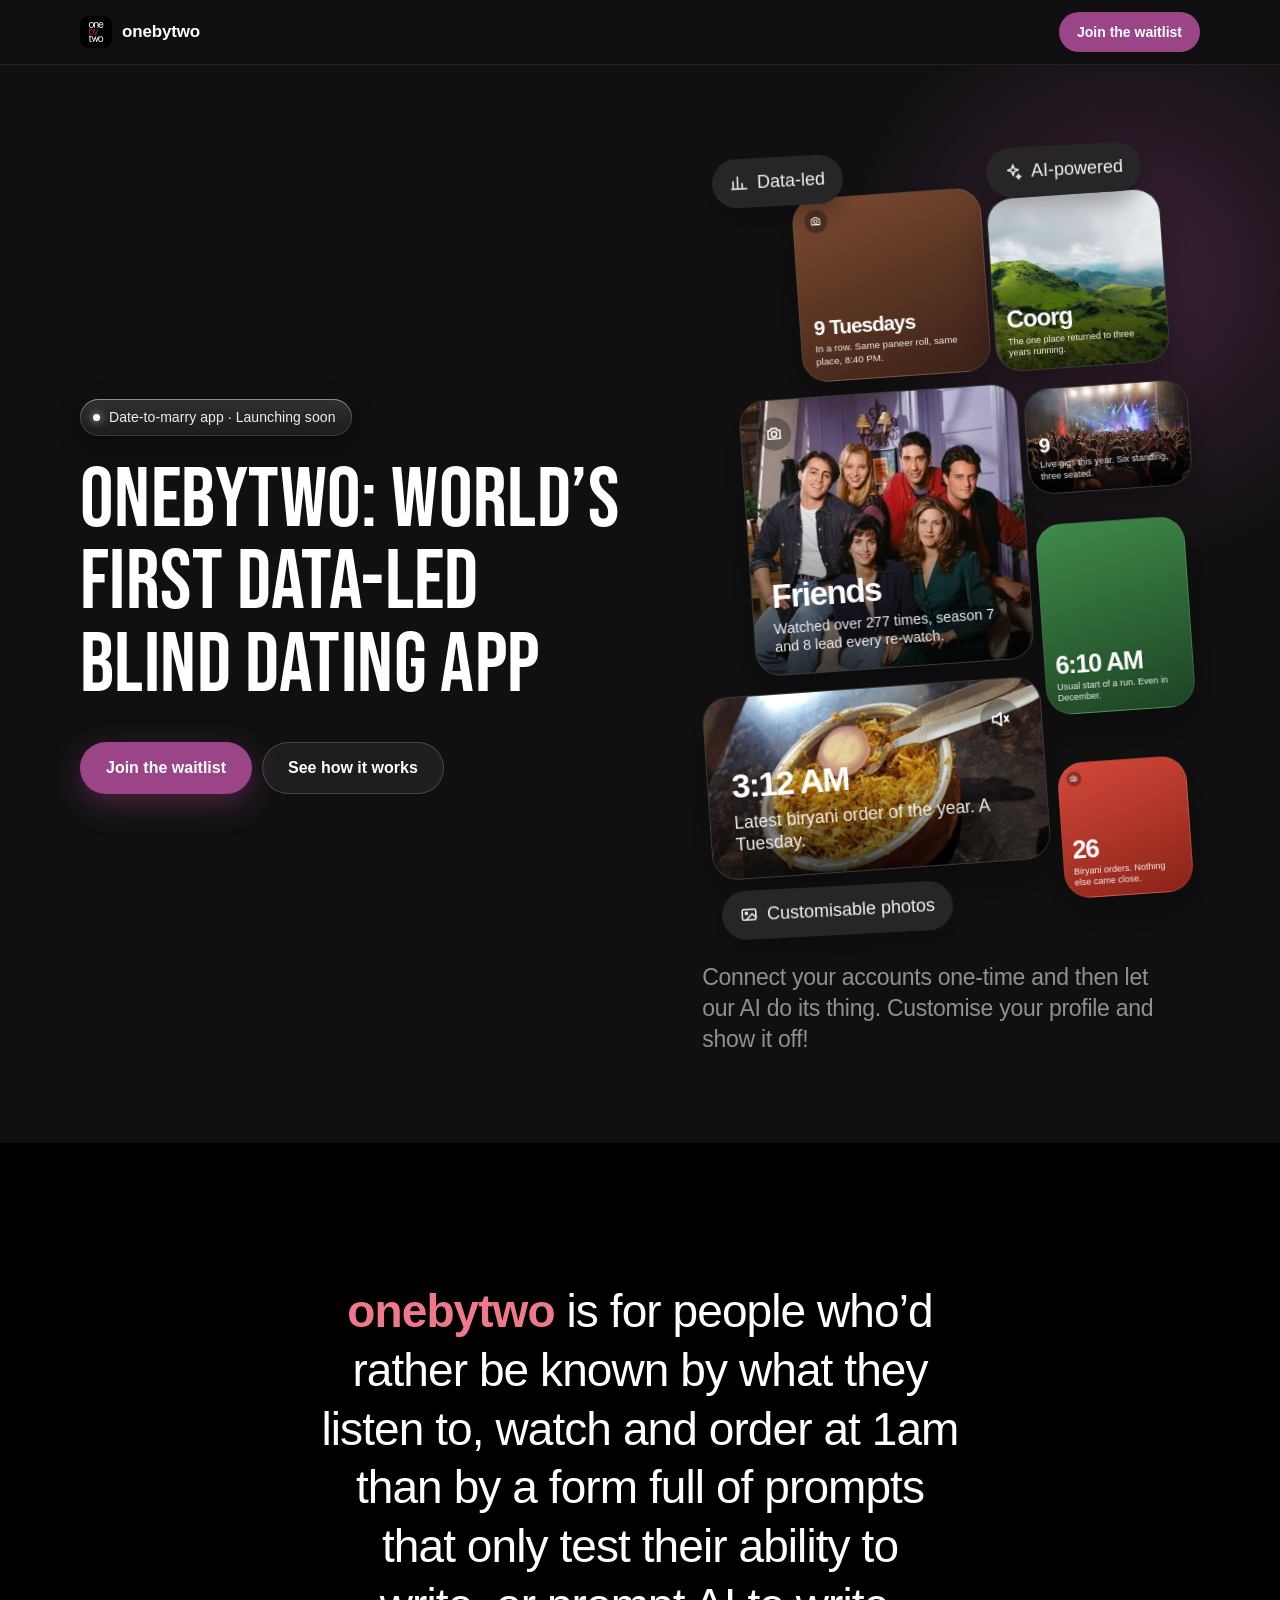
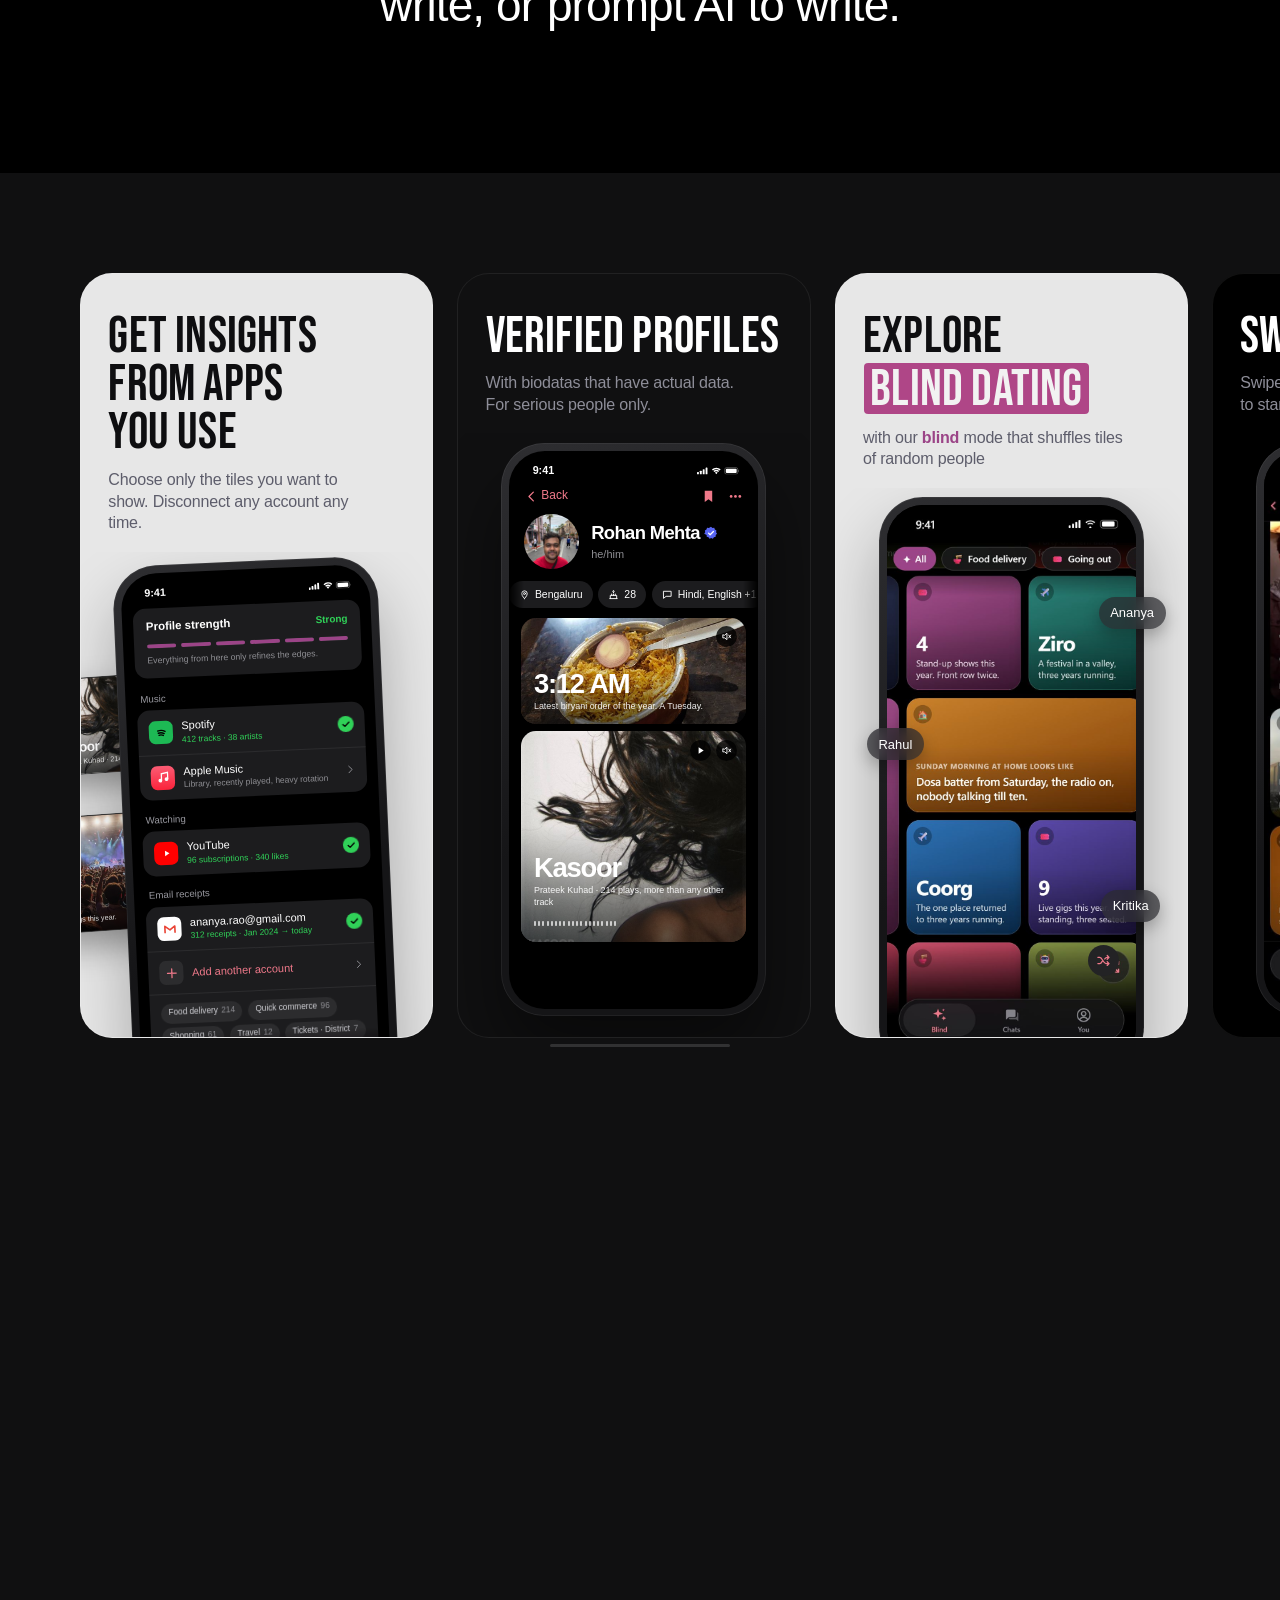
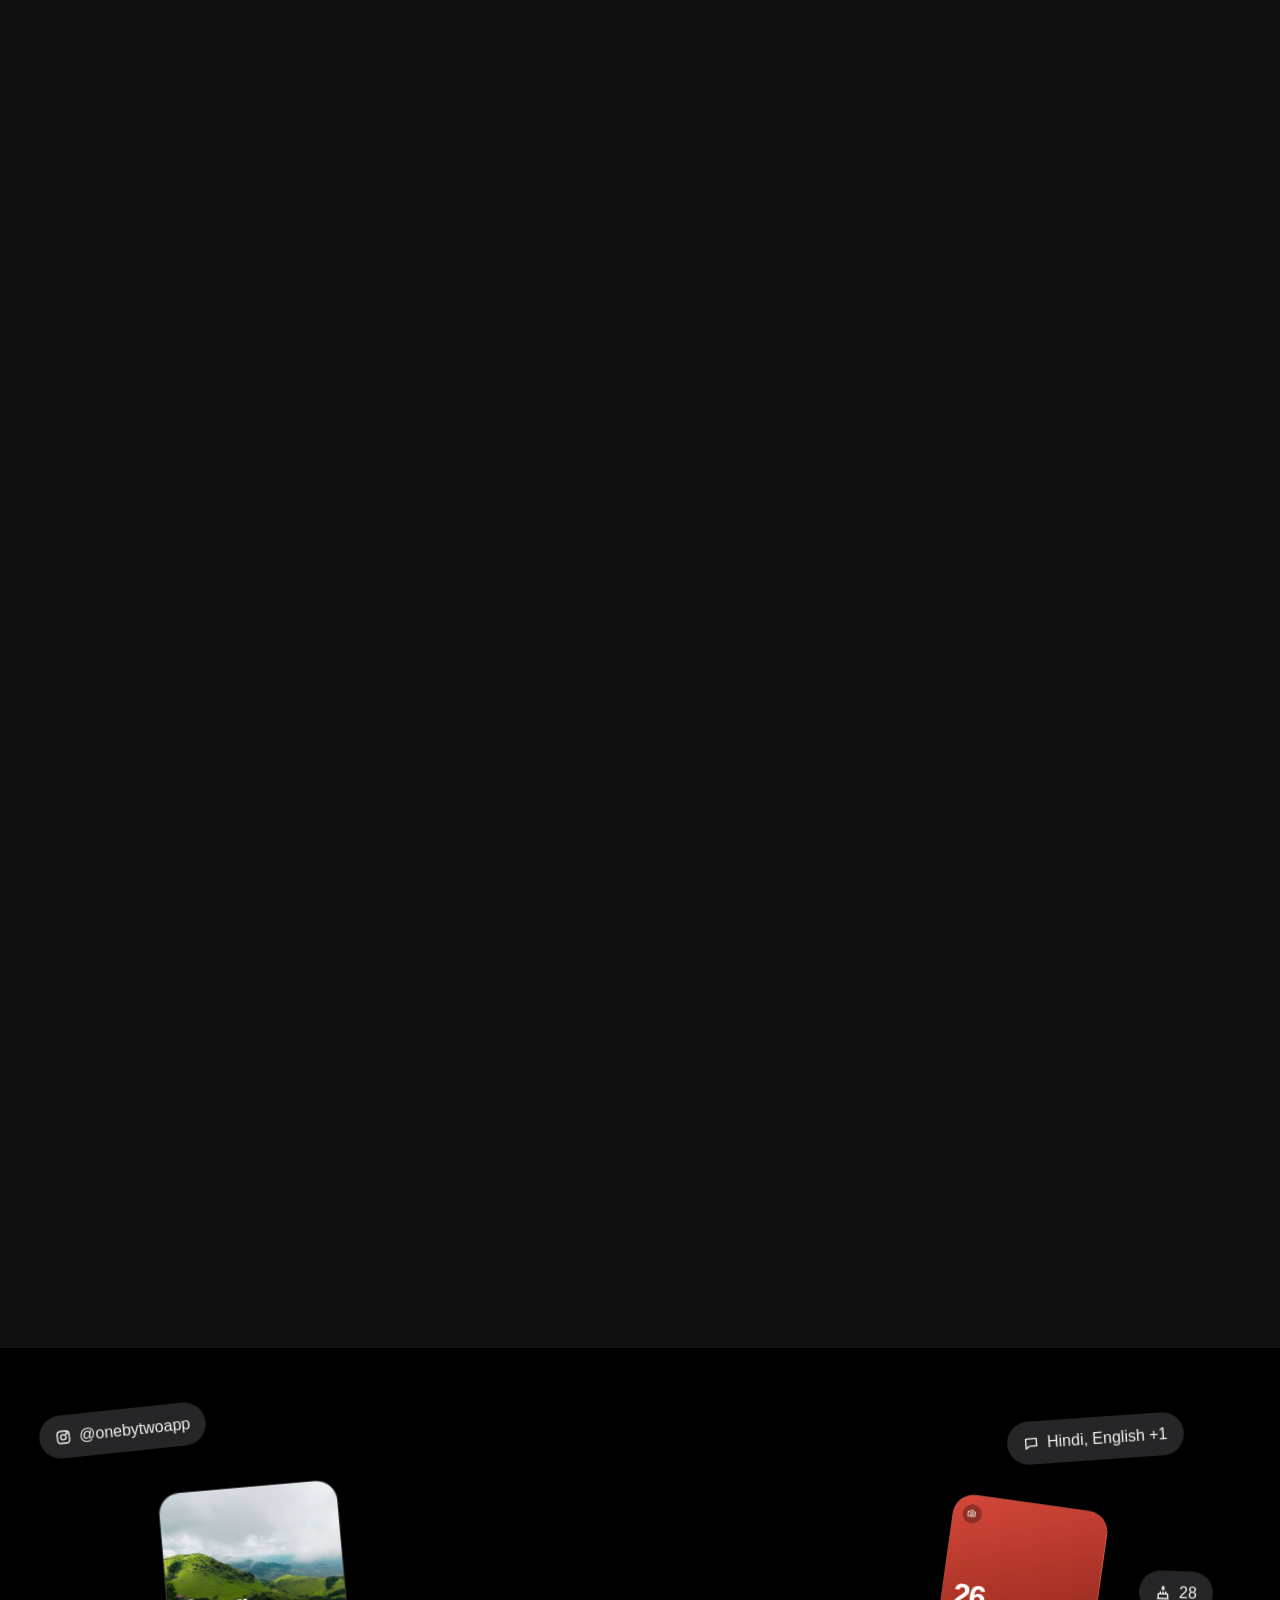
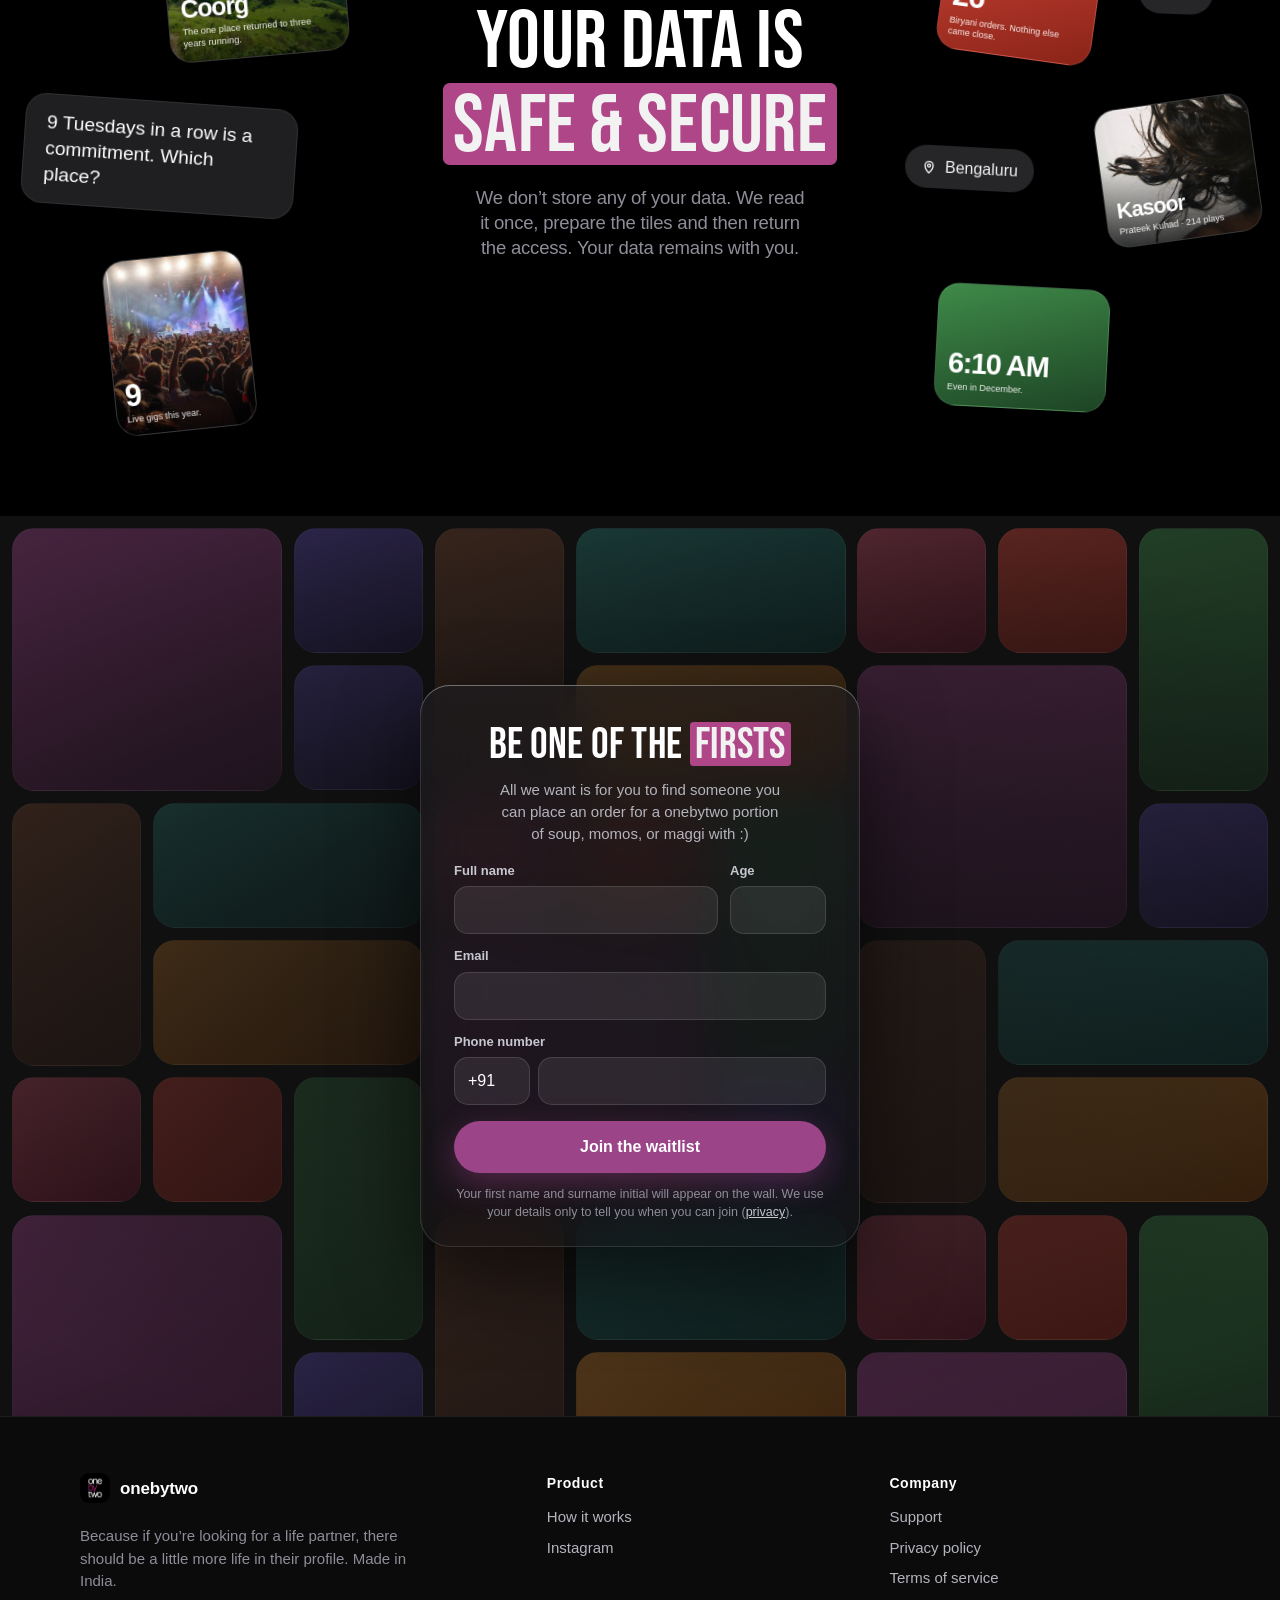
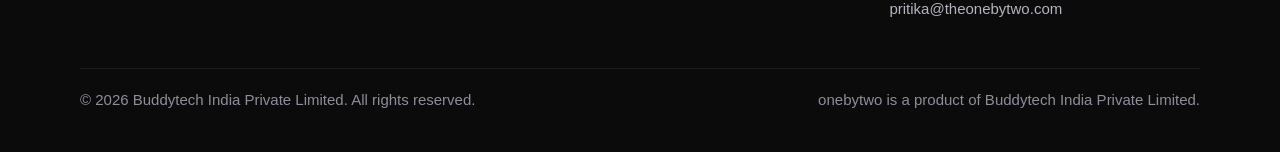
==== commit f89493ba: "Blind dating: lift the Kritika tag clear of the phone's edge On phones the bottom edge of the croppe" ====
--- a/index.html
+++ b/index.html
@@ -263,7 +263,7 @@
           <div class="overlay">
             <span class="who" style="--wx:85%;--wy:16.5%;--i:0">Ananya</span>
             <span class="who" style="--wx:-8%;--wy:40%;--i:1">Rahul</span>
-            <span class="who" style="--wx:86%;--wy:73%;--i:2">Kritika</span>
+            <span class="who" style="--wx:86%;--wy:69%;--i:2">Kritika</span>
             <span class="shuf"><svg class="ico"><use href="#i-shuffle"/></svg></span>
           </div>
         </div>
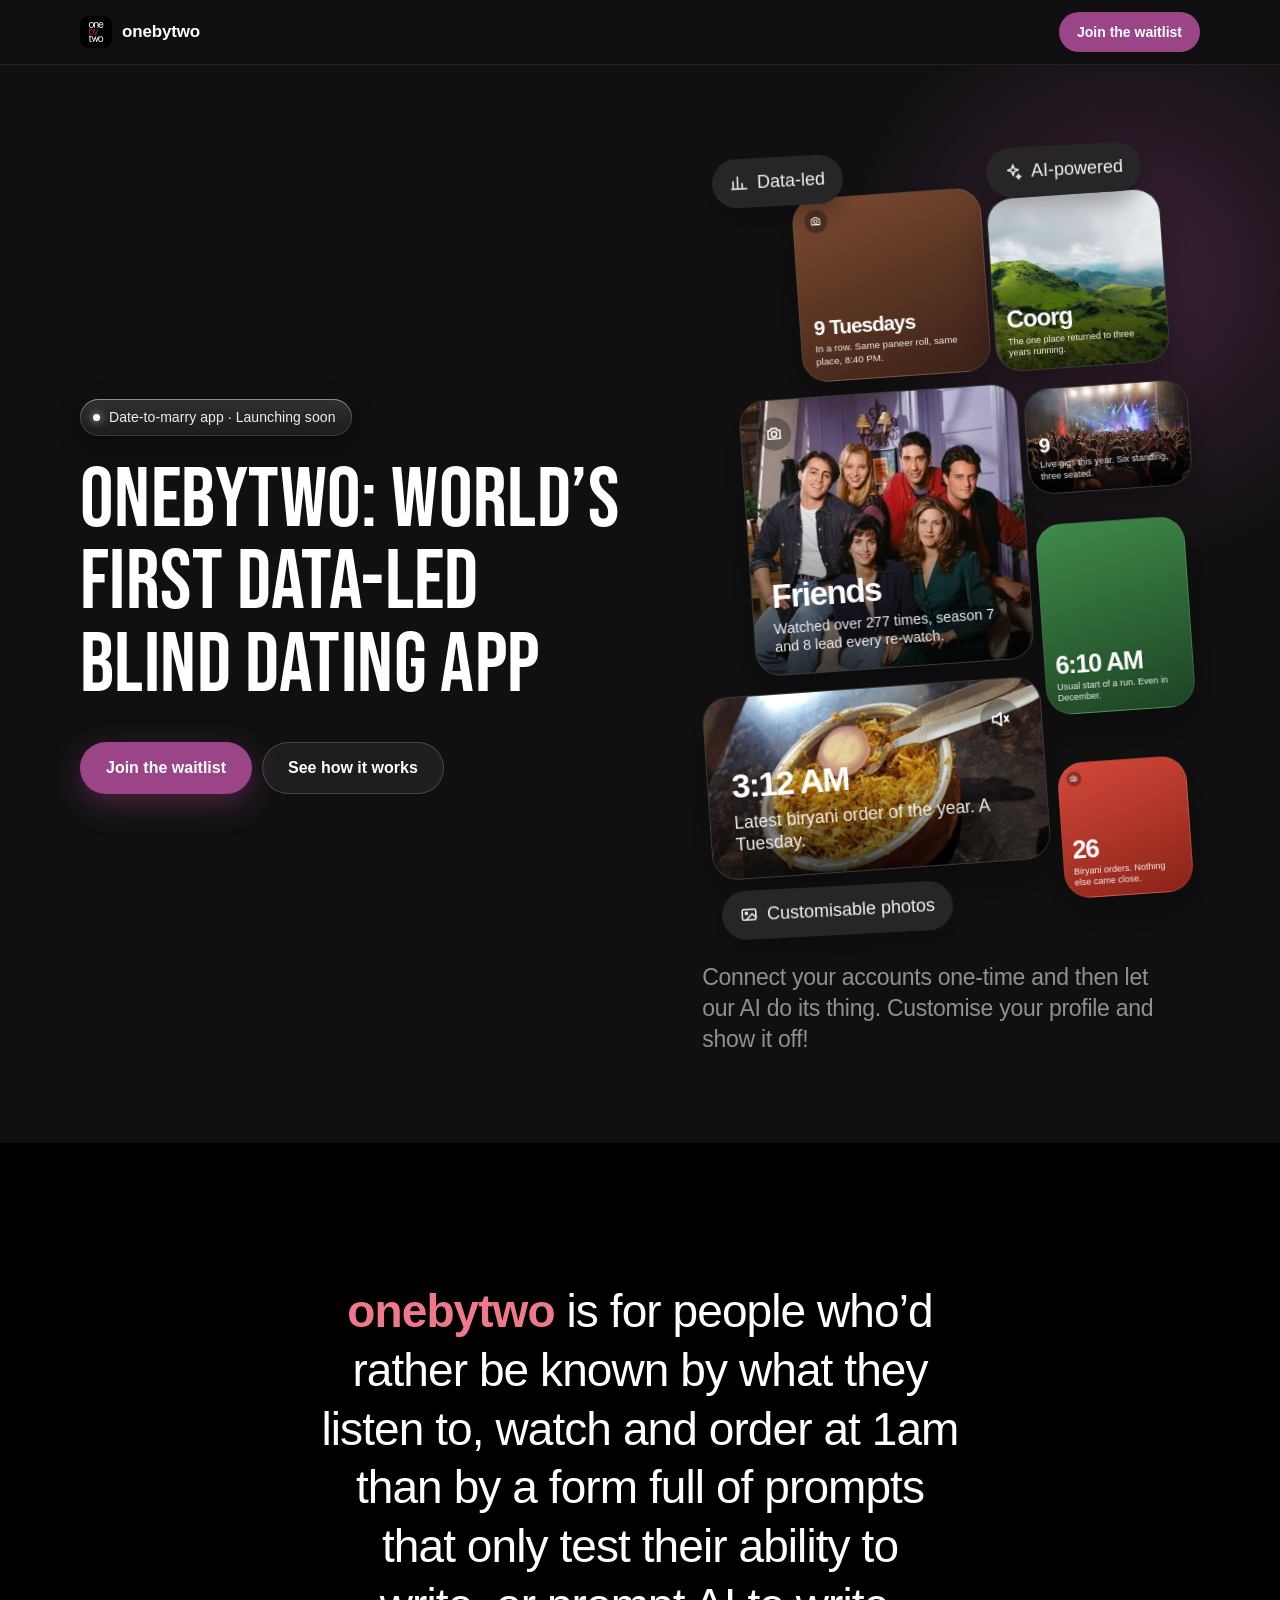
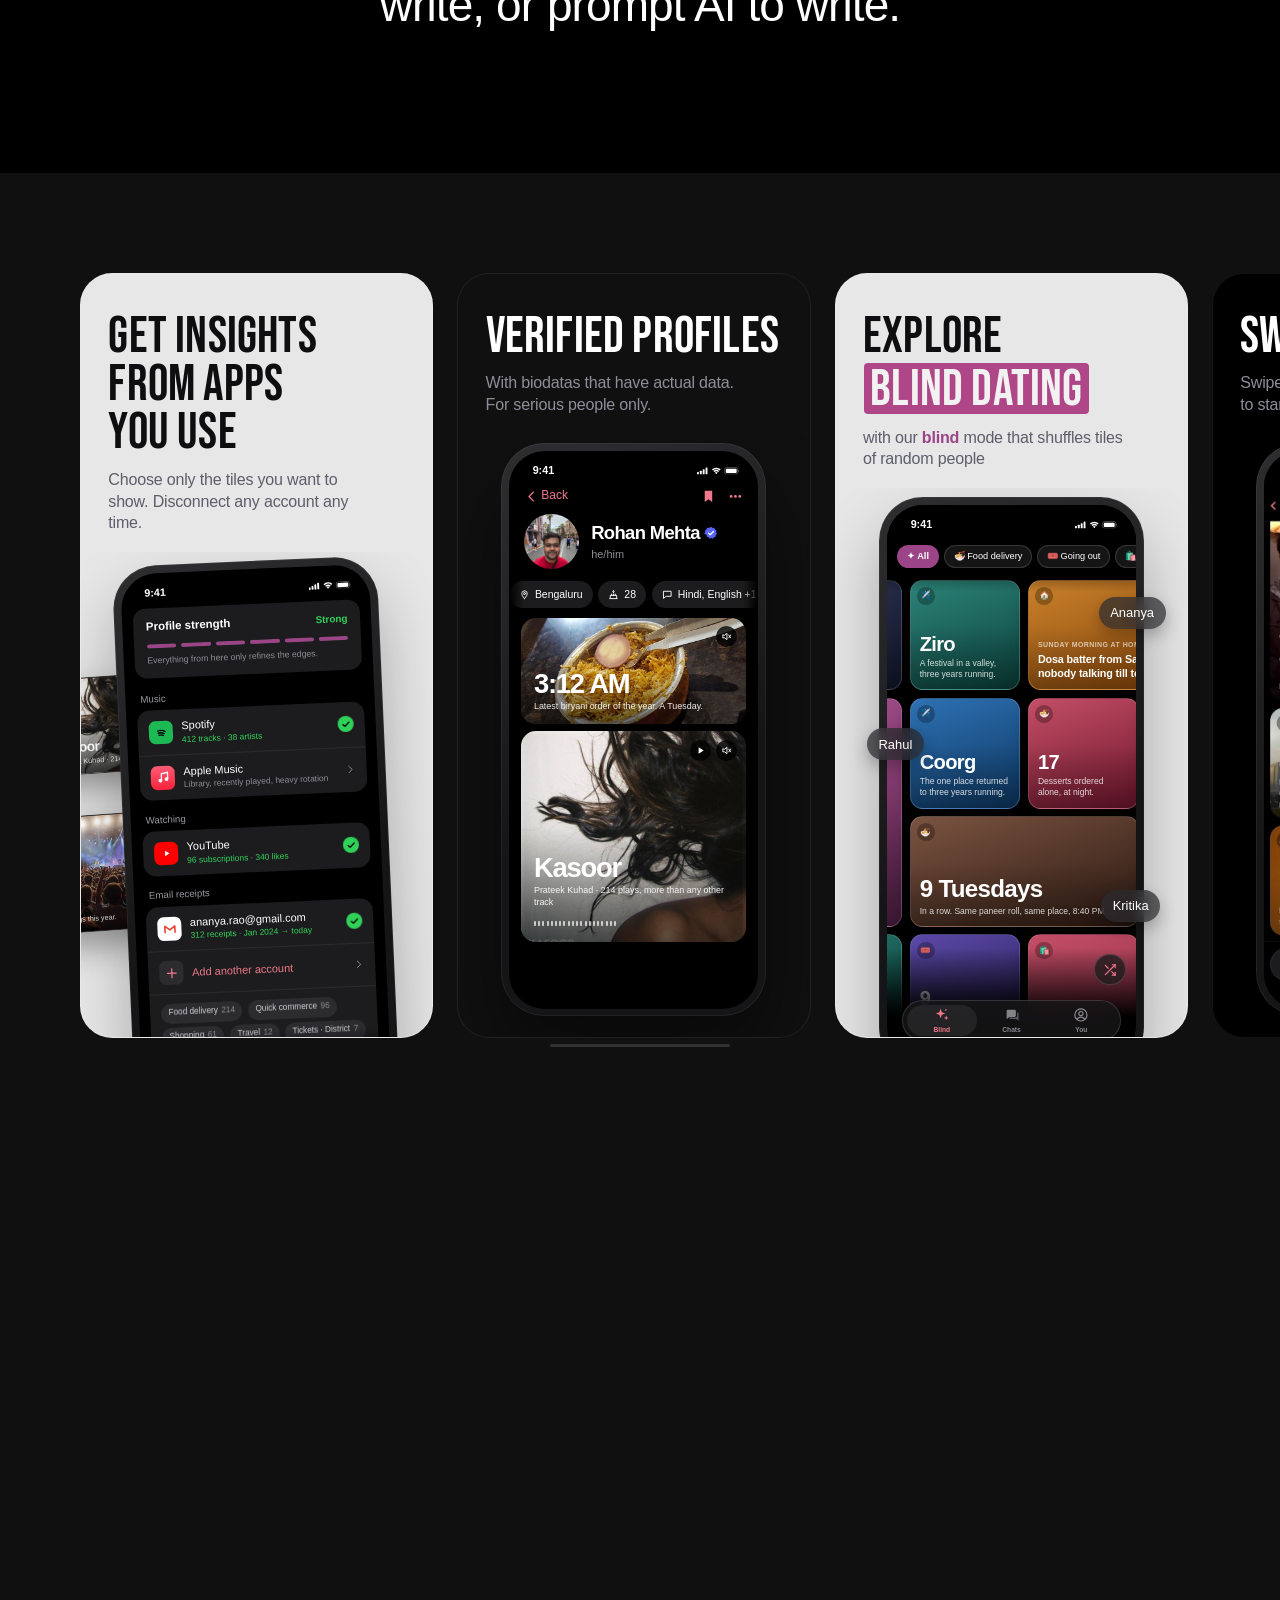
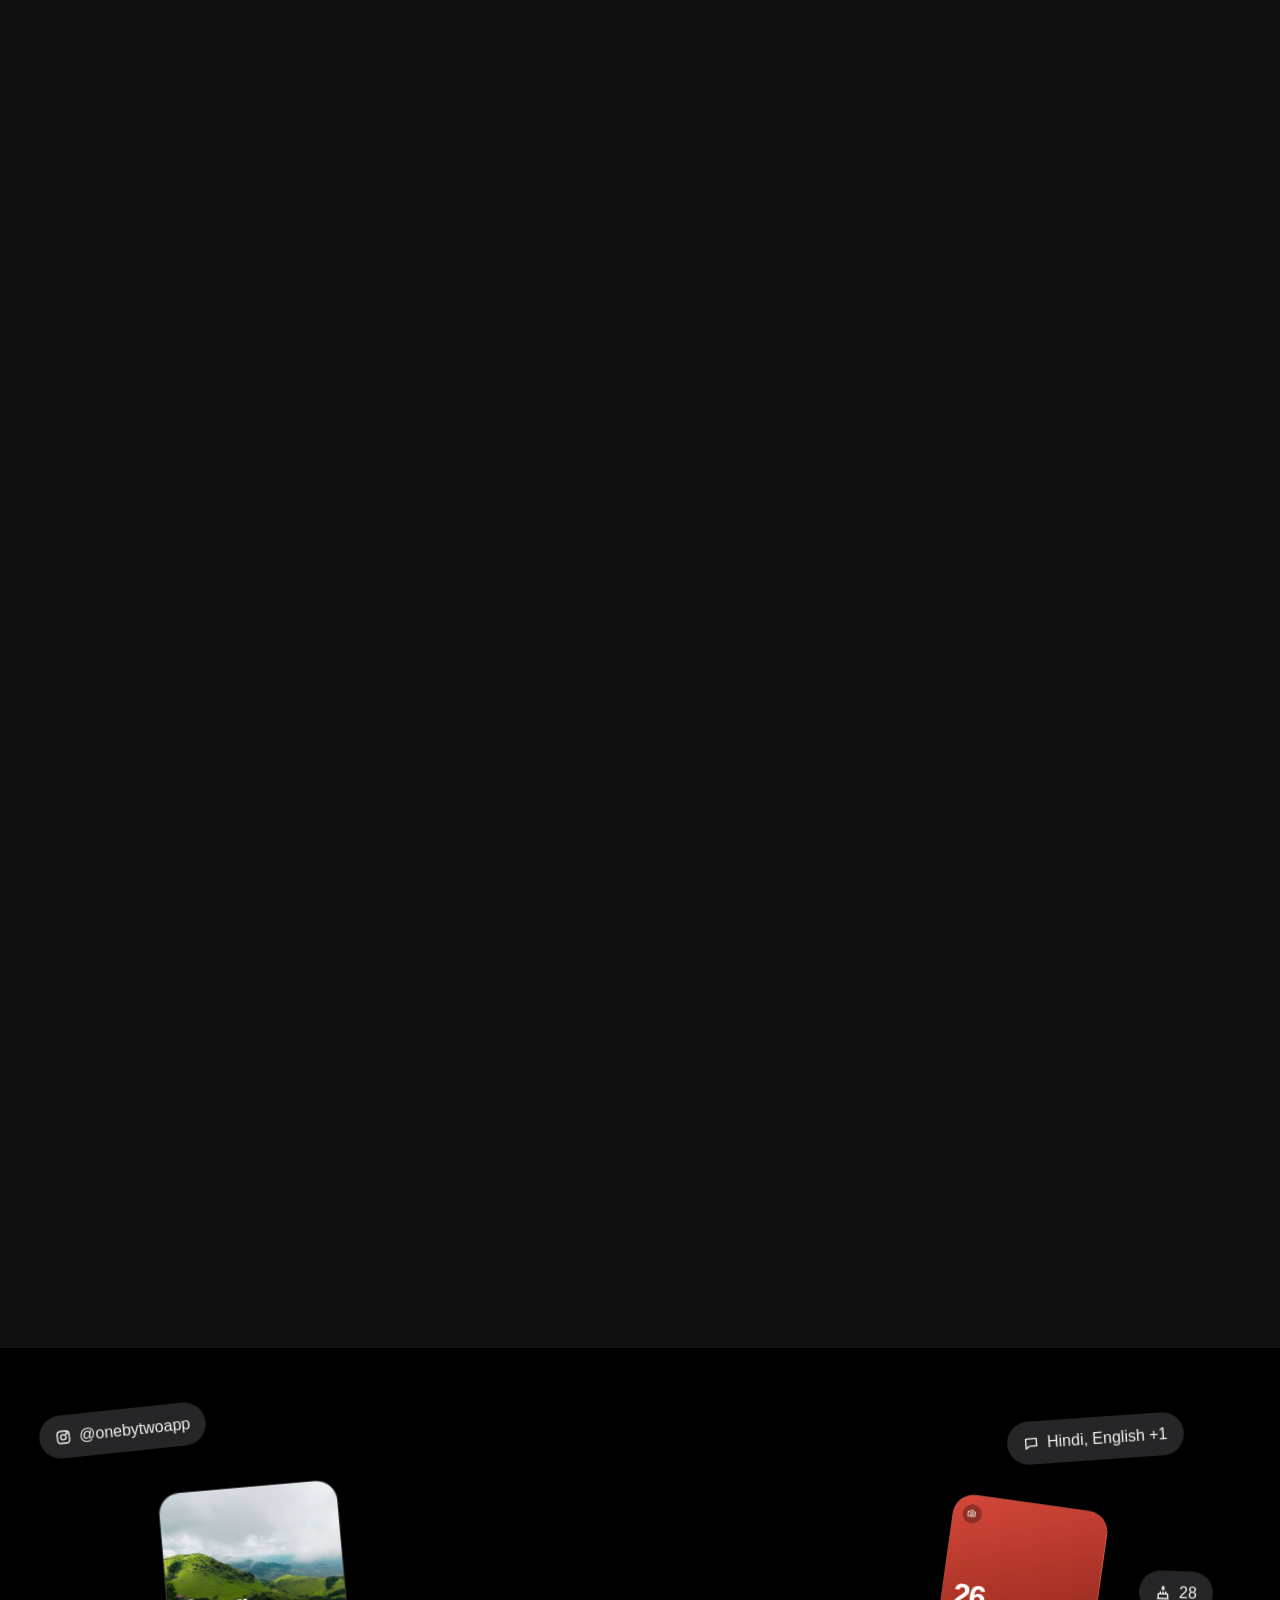
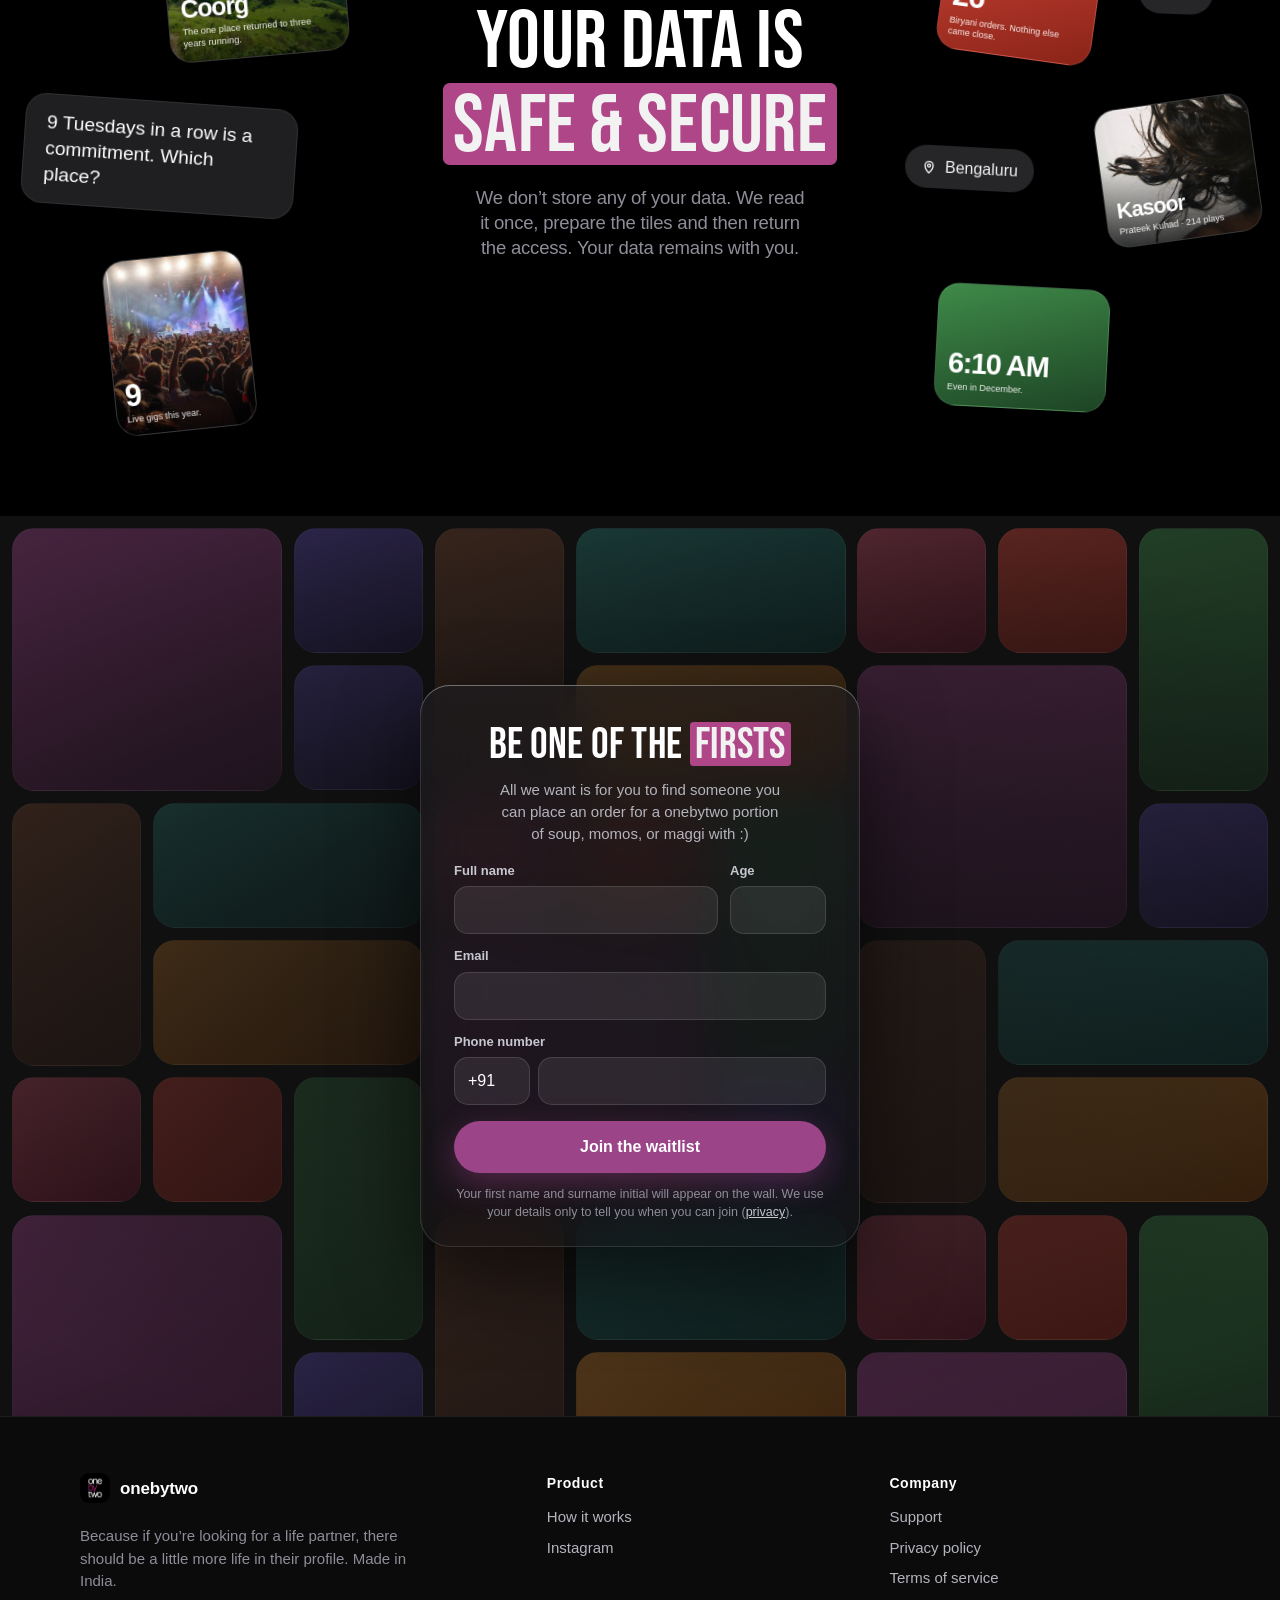
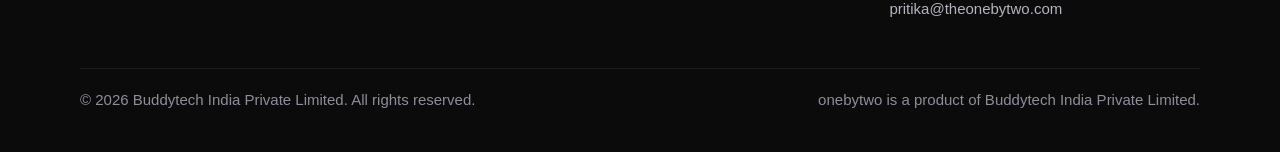
==== commit 42d847c0: "Blind dating: a live feed that drifts forever The blind screen was a screenshot. It is now drawn in " ====
--- a/index.html
+++ b/index.html
@@ -257,14 +257,58 @@
         <h2 class="display rv">Explore <mark>blind dating</mark></h2>
         <p class="sub rv" style="--rd:.1s">with our <b class="plum">blind</b> mode that shuffles tiles of random people</p>
       </div>
-      <div class="visual crop rv" style="--rd:.15s" aria-hidden="true">
+      <div class="visual crop rv" style="--rd:.15s;--show:2.25" aria-hidden="true">
         <div class="phone">
-          <div class="screen"><img class="shot" src="/img/screen-blind.jpg" alt=""></div>
+          <!-- Blind mode: one block of 28 different tiles (the app's lattice, five
+               columns by eight rows). home.js tiles copies of it and the plane drifts
+               forever; the screen is smaller than a block, so no tile shows twice. -->
+          <div class="screen scr-blind">
+            <div class="bl-plane"><div class="bl-block">
+              <div class="bs w" style="--c:0;--r:0;--g:#33395C,#12172A"><span class="bb">🍜</span><b>3:12 AM</b><span>Latest biryani order of the year. A Tuesday.</span></div>
+              <div class="bs" style="--c:2;--r:0;--g:#2C8479,#0B3F3A"><span class="bb">✈️</span><b>Ziro</b><span>A festival in a valley, three years running.</span></div>
+              <div class="bs w q" style="--c:3;--r:0;--g:#C9812B,#7A3A04"><span class="bb">🏠</span><em>Sunday morning at home looks like</em><b>Dosa batter from Saturday, the radio on, nobody talking till ten.</b></div>
+              <div class="bs" style="--c:0;--r:1;--g:#D14A34,#851C15"><span class="bb">🍜</span><b>62%</b><span>From one kitchen. Loyalty, or laziness.</span></div>
+              <div class="bs t" style="--c:1;--r:1;--g:#A8508F,#4E1F42"><span class="bb">🎧</span><b>Kasoor</b><span>Prateek Kuhad · 214 plays, more than any other track</span></div>
+              <div class="bs" style="--c:2;--r:1;--g:#2E71B4,#0D3760"><span class="bb">✈️</span><b>Coorg</b><span>The one place returned to three years running.</span></div>
+              <div class="bs" style="--c:3;--r:1;--g:#C24E66,#6E162C"><span class="bb">🍜</span><b>17</b><span>Desserts ordered alone, at night.</span></div>
+              <div class="bs" style="--c:4;--r:1;--g:#5B49A8,#241A4C"><span class="bb">🎧</span><b>41,203</b><span>Minutes this year. Six full days of it.</span></div>
+              <div class="bs" style="--c:0;--r:2;--g:#4A8248,#12331A"><span class="bb">✈️</span><b>11</b><span>Trips this year. Six states, no repeats but one.</span></div>
+              <div class="bs w" style="--c:2;--r:2;--g:#7A5340,#2C1A12"><span class="bb">🍜</span><b>9 Tuesdays</b><span>In a row. Same paneer roll, same place, 8:40 PM.</span></div>
+              <div class="bs" style="--c:4;--r:2;--g:#A8508F,#4E1F42"><span class="bb">🎟️</span><b>4</b><span>Stand-up shows this year. Front row twice.</span></div>
+              <div class="bs w q" style="--c:0;--r:3;--g:#2C8479,#0B3F3A"><span class="bb">🛍️</span><em>The purchase still being defended</em><b>An espresso machine that gets used exactly once a week.</b></div>
+              <div class="bs" style="--c:2;--r:3;--g:#5B49A8,#241A4C"><span class="bb">🎟️</span><b>9</b><span>Live gigs this year. Six standing, three seated.</span></div>
+              <div class="bs t q" style="--c:3;--r:3;--g:#C24E66,#6E162C"><span class="bb">🛍️</span><em>Most used thing bought this year</em><b>A ₹600 kettle. It has outlived two phones.</b></div>
+              <div class="bs" style="--c:4;--r:3;--g:#7C8B41,#2A3212"><span class="bb">🍜</span><b>₹184</b><span>Average order. Mostly for one.</span></div>
+              <div class="bs" style="--c:0;--r:4;--g:#33395C,#12172A"><span class="bb">🎬</span><b>Dark</b><span>Watched start to finish twice. Still confused.</span></div>
+              <div class="bs w" style="--c:1;--r:4;--g:#4A8248,#12331A"><span class="bb">🏃</span><b>6:10 AM</b><span>Usual start of a run. Even in December.</span></div>
+              <div class="bs" style="--c:4;--r:4;--g:#C9812B,#7A3A04"><span class="bb">🍜</span><b>312</b><span>Orders this year. Two hundred of them after 9 PM.</span></div>
+              <div class="bs w" style="--c:0;--r:5;--g:#5F6874,#2A2F36"><span class="bb">✈️</span><b>43 days</b><span>Average booked ahead. Rarely last-minute.</span></div>
+              <div class="bs w q" style="--c:2;--r:5;--g:#7C8B41,#2A3212"><span class="bb">🤖</span><em>Asked ChatGPT this week</em><b>Whether a cactus can be overwatered. It can.</b></div>
+              <div class="bs" style="--c:4;--r:5;--g:#D14A34,#851C15"><span class="bb">📺</span><b>64</b><span>Channels subscribed. Forty of them about food.</span></div>
+              <div class="bs" style="--c:0;--r:6;--g:#2E71B4,#0D3760"><span class="bb">🏃</span><b>142</b><span>Workouts. Only eleven of them indoors.</span></div>
+              <div class="bs t q" style="--c:1;--r:6;--g:#5B49A8,#241A4C"><span class="bb">🏠</span><em>The chore happily taken</em><b>Ironing. With a podcast it is the best hour of the week.</b></div>
+              <div class="bs" style="--c:2;--r:6;--g:#2C8479,#0B3F3A"><span class="bb">🎧</span><b>9</b><span>Genres in one week. Ghazals next to techno.</span></div>
+              <div class="bs w" style="--c:3;--r:6;--g:#5F6874,#2A2F36"><span class="bb">🎧</span><b>3:07 AM</b><span>Longest listening session ended here.</span></div>
+              <div class="bs" style="--c:0;--r:7;--g:#5F6874,#2A2F36"><span class="bb">📺</span><b>48 min</b><span>Longest video watched to the end. Knife sharpening.</span></div>
+              <div class="bs w" style="--c:2;--r:7;--g:#7C8B41,#2A3212"><span class="bb">🏃</span><b>1,204 km</b><span>This year. Mostly the same loop.</span></div>
+              <div class="bs" style="--c:4;--r:7;--g:#5B49A8,#241A4C"><span class="bb">📺</span><b>12</b><span>Films in a cinema this year.</span></div>
+            </div></div>
+            <div class="bl-fade bl-fade-top"></div>
+            <div class="bl-fade bl-fade-bottom"></div>
+            <div class="status"><b>9:41</b><svg class="icf sb" viewBox="0 0 68 12"><use href="#i-status"/></svg></div>
+            <div class="bl-chips"><span class="on">✦ All</span><span>🍜 Food delivery</span><span>🎟️ Going out</span><span>🛍️ Shopping</span><span>✈️ Travel</span></div>
+            <span class="shuf"><svg viewBox="0 0 24 24" fill="none" stroke="currentColor" stroke-width="2" stroke-linecap="round" stroke-linejoin="round"><path d="M16 3h5v5"/><path d="M4 20 21 3"/><path d="M21 16v5h-5"/><path d="m15 15 6 6"/><path d="M4 4l5 5"/></svg></span>
+            <div class="bl-tabs">
+              <span class="on"><svg viewBox="0 0 24 24" fill="currentColor"><path d="M10 2.5l1.9 5.3 5.3 1.9-5.3 1.9L10 16.9l-1.9-5.3-5.3-1.9 5.3-1.9L10 2.5Z"/><path d="M18.5 13l.95 2.55L22 16.5l-2.55.95L18.5 20l-.95-2.55L15 16.5l2.55-.95L18.5 13Z"/><path d="M18 2.5l.6 1.4 1.4.6-1.4.6-.6 1.4-.6-1.4-1.4-.6 1.4-.6.6-1.4Z"/></svg>Blind</span>
+              <span><svg viewBox="0 0 24 24" fill="currentColor"><path d="M4 4h12a2 2 0 0 1 2 2v7a2 2 0 0 1-2 2H8l-4 3.5V6a2 2 0 0 1 2-2Z" opacity=".95"/><path d="M20 8h.2A1.8 1.8 0 0 1 22 9.8V21l-3.2-2.8H10a2 2 0 0 1-2-2V16h9a3 3 0 0 0 3-3V8Z" opacity=".6"/></svg>Chats</span>
+              <span><svg viewBox="0 0 24 24" fill="none" stroke="currentColor" stroke-width="1.8"><circle cx="12" cy="12" r="9.2"/><circle cx="12" cy="10" r="3.2"/><path d="M6.2 18.4c1.3-2 3.4-3.1 5.8-3.1s4.5 1.1 5.8 3.1"/></svg>You</span>
+            </div>
+            <i class="bl-home"></i>
+          </div>
           <div class="overlay">
             <span class="who" style="--wx:85%;--wy:16.5%;--i:0">Ananya</span>
             <span class="who" style="--wx:-8%;--wy:40%;--i:1">Rahul</span>
             <span class="who" style="--wx:86%;--wy:69%;--i:2">Kritika</span>
-            <span class="shuf"><svg class="ico"><use href="#i-shuffle"/></svg></span>
           </div>
         </div>
       </div>
--- a/home.css
+++ b/home.css
@@ -399,20 +399,115 @@
 .js [data-reveal]:not(.in) .who { scale: 0; }
 .in .who { animation: bob 3s ease-in-out calc(var(--i) * -1s) infinite alternate; }
 .shuffling .who { scale: 0.4; opacity: 0; }
+/* Blind mode, as the app draws it (sizes from the 393 pt screen, in cqw): the
+   lattice is two columns of 174 pt cells, 12 pt apart, under a strip of glass
+   category chips, with a glass tab bar and the shuffle button over it. */
+.scr-blind {
+  --cell: 44.4cqw;
+  --gap: 3.05cqw;
+  --step: calc(var(--cell) + var(--gap));
+  --bw: calc(5 * var(--step));
+  --bh: calc(8 * var(--step));
+}
+.bl-plane {
+  position: absolute;
+  left: calc(4.07cqw - 2 * var(--step) + 5.1cqw);
+  top: 30cqw;
+  width: calc(2 * var(--bw));
+  height: calc(2 * var(--bh));
+}
+.bl-block { position: absolute; left: 0; top: 0; width: var(--bw); height: var(--bh); }
+.bl-block:nth-child(2) { left: var(--bw); }
+.bl-block:nth-child(3) { top: var(--bh); }
+.bl-block:nth-child(4) { left: var(--bw); top: var(--bh); }
+/* The drift: one block across and one down, then the same picture again. */
+.in .bl-plane.looping { animation: bl-drift 70s linear infinite; }
+@keyframes bl-drift { to { translate: calc(-1 * var(--bw)) calc(-1 * var(--bh)); } }
+
+.bs {
+  position: absolute;
+  left: calc(var(--c) * var(--step));
+  top: calc(var(--r) * var(--step));
+  display: flex;
+  flex-direction: column;
+  justify-content: flex-end;
+  width: var(--cell);
+  height: var(--cell);
+  padding: 3.56cqw;
+  overflow: hidden;
+  border-radius: 5.1cqw;
+  border: 1px solid rgba(255, 255, 255, 0.14);
+  background: linear-gradient(160deg, var(--g));
+  box-shadow: 0 2cqw 6cqw rgba(0, 0, 0, 0.7);
+}
+.bs.w { width: calc(2 * var(--cell) + var(--gap)); }
+.bs.t { height: calc(2 * var(--cell) + var(--gap)); }
+.bs::before { content: ""; position: absolute; inset: 0; background: linear-gradient(180deg, rgba(0, 0, 0, 0) 42%, rgba(0, 0, 0, 0.28)); }
+.bs > * { position: relative; }
+.bs .bb { position: absolute; top: 2.5cqw; left: 2.5cqw; display: grid; place-items: center; width: 7.1cqw; height: 7.1cqw; border-radius: 50%; background: rgba(0, 0, 0, 0.28); font-size: 3.4cqw; }
+.bs b { font-size: 8.1cqw; font-weight: 700; line-height: 1.02; letter-spacing: -0.28cqw; }
+.bs.w b { font-size: 9.7cqw; }
+.bs span:not(.bb) { margin-top: 1.5cqw; color: rgba(255, 255, 255, 0.82); font-size: 3.44cqw; line-height: 1.32; }
+.bs.q em { color: rgba(255, 255, 255, 0.66); font-size: 2.8cqw; font-style: normal; font-weight: 700; letter-spacing: 0.18cqw; line-height: 1.3; text-transform: uppercase; }
+.bs.q b { margin-top: 1.3cqw; font-size: 4.33cqw; font-weight: 600; line-height: 1.3; letter-spacing: -0.05cqw; }
+
+.bl-fade { position: absolute; left: 0; right: 0; pointer-events: none; }
+.bl-fade-top { top: 0; height: 35cqw; background: linear-gradient(#000 40%, rgba(0, 0, 0, 0)); }
+.bl-fade-bottom { bottom: 0; height: 46cqw; background: linear-gradient(0deg, #000 40%, rgba(0, 0, 0, 0)); }
+.scr-blind .status { position: relative; }
+.bl-chips { position: absolute; left: 0; right: 0; top: 13.7cqw; display: flex; gap: 2cqw; padding: 2.5cqw 4.07cqw; overflow: hidden; }
+.bl-chips span {
+  flex: none;
+  display: flex;
+  align-items: center;
+  height: 9.2cqw;
+  padding: 0 3.56cqw;
+  border-radius: 99px;
+  border: 1px solid rgba(255, 255, 255, 0.14);
+  background: rgba(28, 28, 30, 0.76);
+  -webkit-backdrop-filter: blur(20px);
+  backdrop-filter: blur(20px);
+  font-size: 3.69cqw;
+  font-weight: 500;
+  white-space: nowrap;
+}
+.bl-chips .on { border-color: transparent; background: var(--plum); font-weight: 600; }
 .shuf {
   position: absolute;
-  left: 80.6%;
-  top: 78.9%;
+  right: 4.07cqw;
+  bottom: 31cqw;
   display: grid;
   place-items: center;
-  width: 12.4cqw;
-  height: 12.4cqw;
+  width: 12.7cqw;
+  height: 12.7cqw;
   border-radius: 50%;
-  background: #232325;
+  border: 1px solid rgba(255, 255, 255, 0.14);
+  background: rgba(28, 28, 30, 0.76);
+  -webkit-backdrop-filter: blur(20px);
+  backdrop-filter: blur(20px);
   color: var(--pink);
   transition: rotate 0.5s cubic-bezier(0.3, 1.4, 0.5, 1);
 }
-.shuf svg { width: 6cqw; height: 6cqw; }
+.shuf svg { width: 5.6cqw; height: 5.6cqw; }
+.bl-tabs {
+  position: absolute;
+  left: 6.1cqw;
+  right: 6.1cqw;
+  bottom: 8.65cqw;
+  display: grid;
+  grid-template-columns: repeat(3, 1fr);
+  height: 16.3cqw;
+  padding: 1.5cqw;
+  border-radius: 8.15cqw;
+  border: 1px solid rgba(255, 255, 255, 0.14);
+  background: rgba(28, 28, 30, 0.66);
+  -webkit-backdrop-filter: blur(24px) saturate(1.4);
+  backdrop-filter: blur(24px) saturate(1.4);
+}
+.bl-tabs span { display: grid; justify-items: center; align-content: center; gap: 1cqw; border-radius: 6.6cqw; color: rgba(235, 235, 245, 0.55); font-size: 2.67cqw; font-weight: 600; }
+.bl-tabs svg { width: 6.36cqw; height: 6.36cqw; }
+.bl-tabs .on { background: rgba(255, 255, 255, 0.07); color: var(--pink); }
+.bl-home { position: absolute; left: 50%; bottom: 2cqw; width: 35.6cqw; height: 1.27cqw; margin-left: -17.8cqw; border-radius: 99px; background: #fff; }
 
 /* ---------- Swipe right ---------- */
 
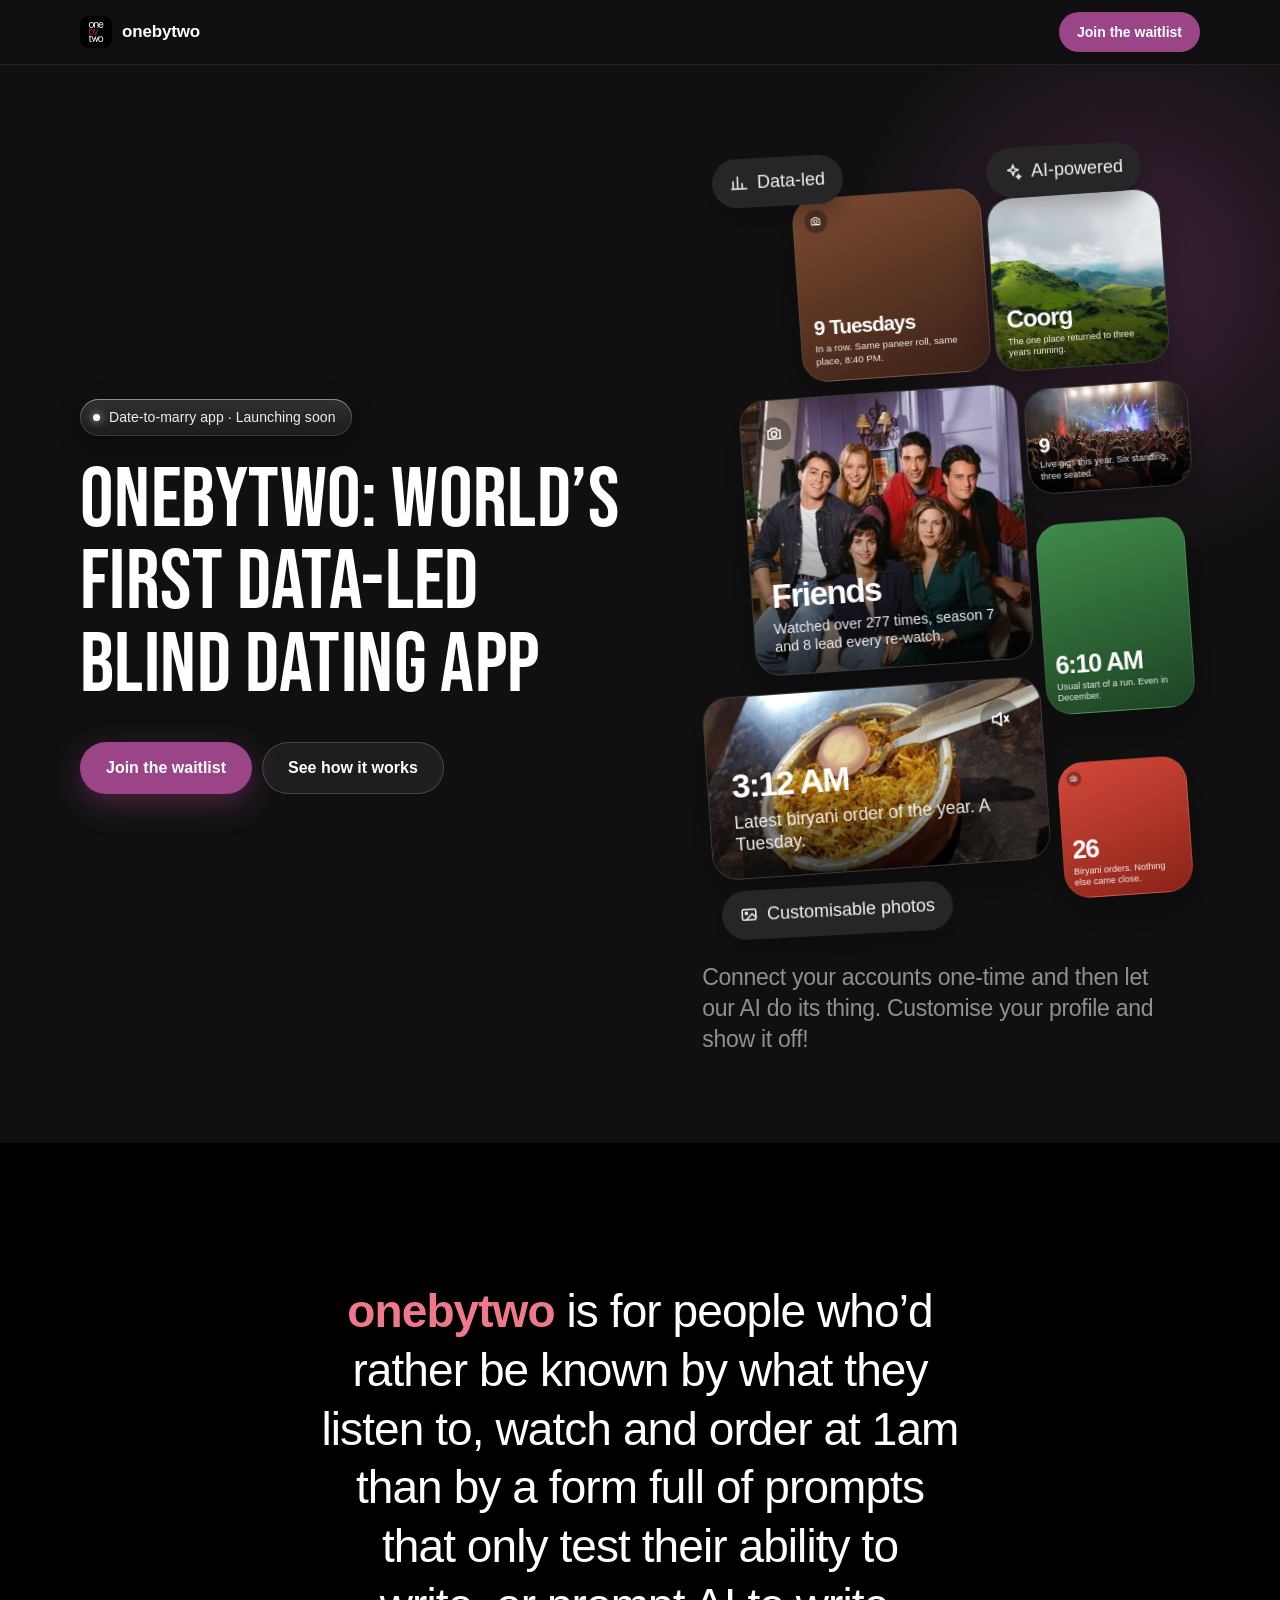
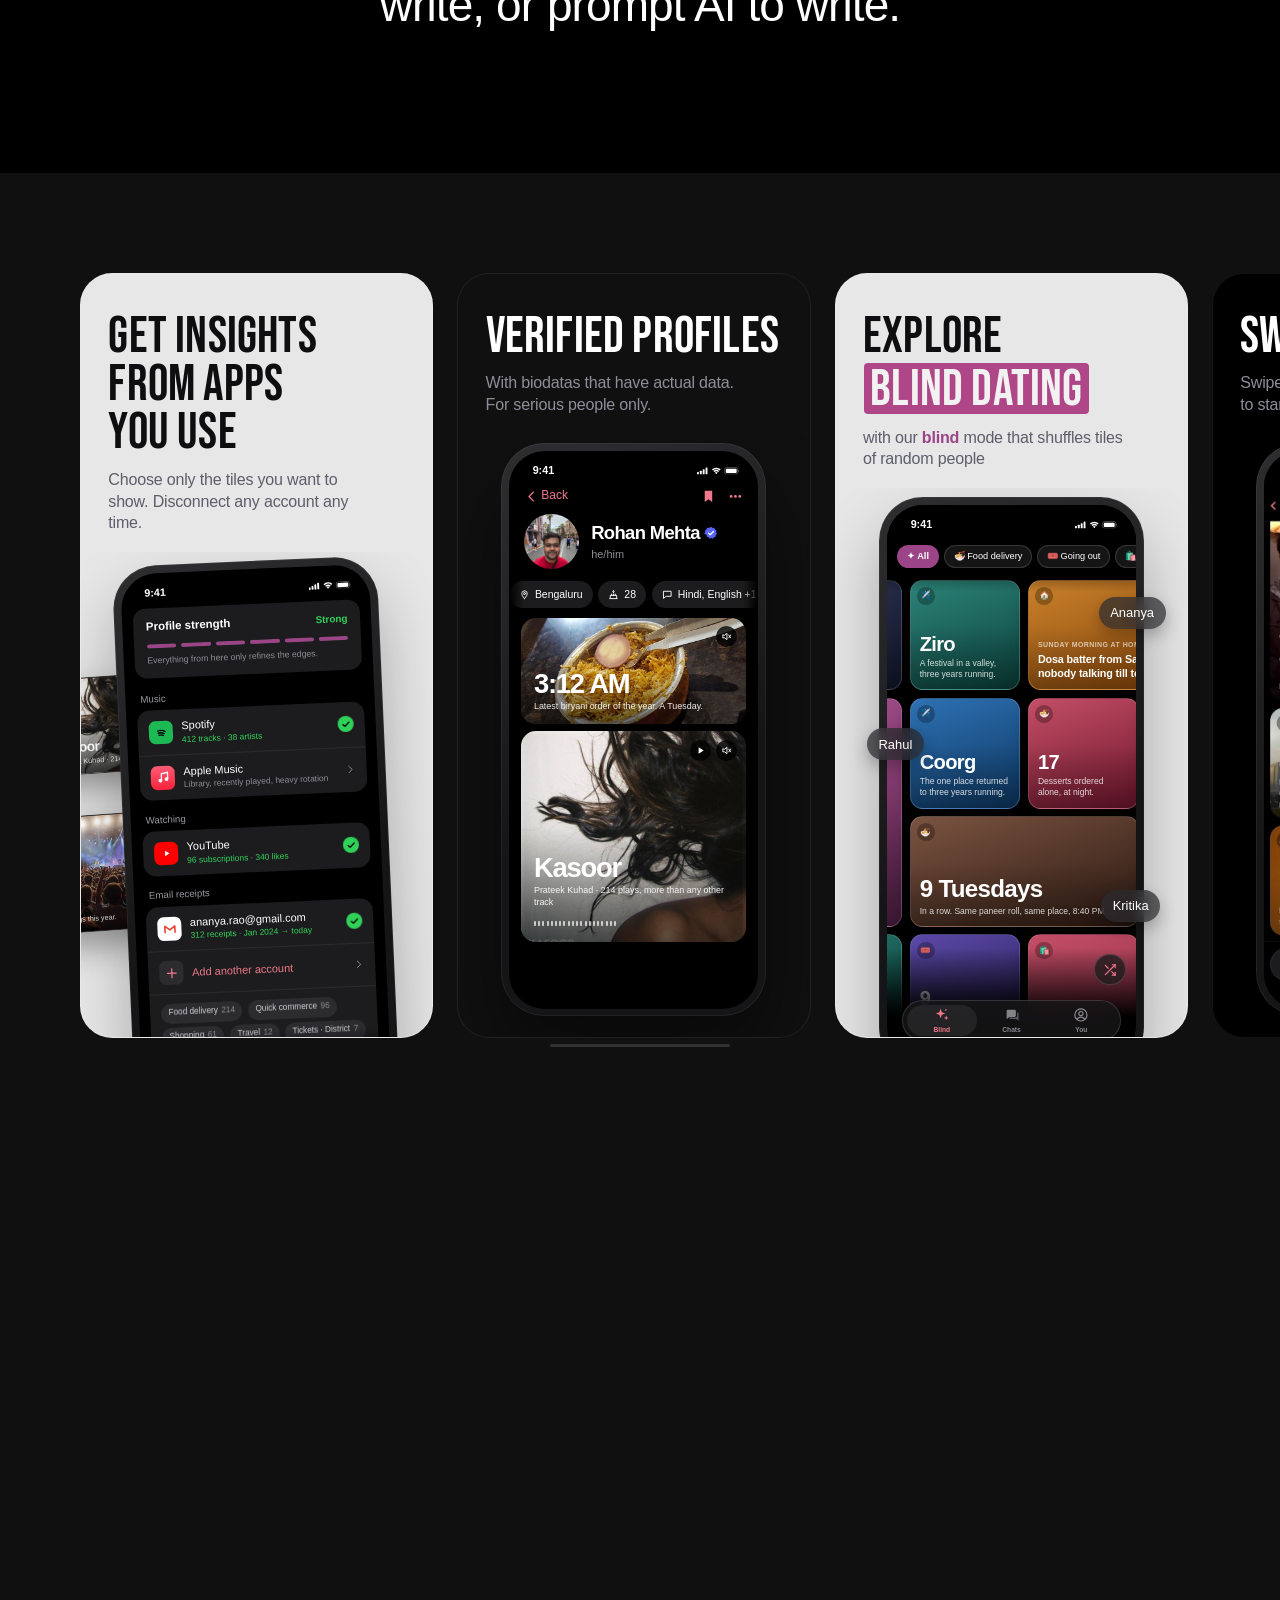
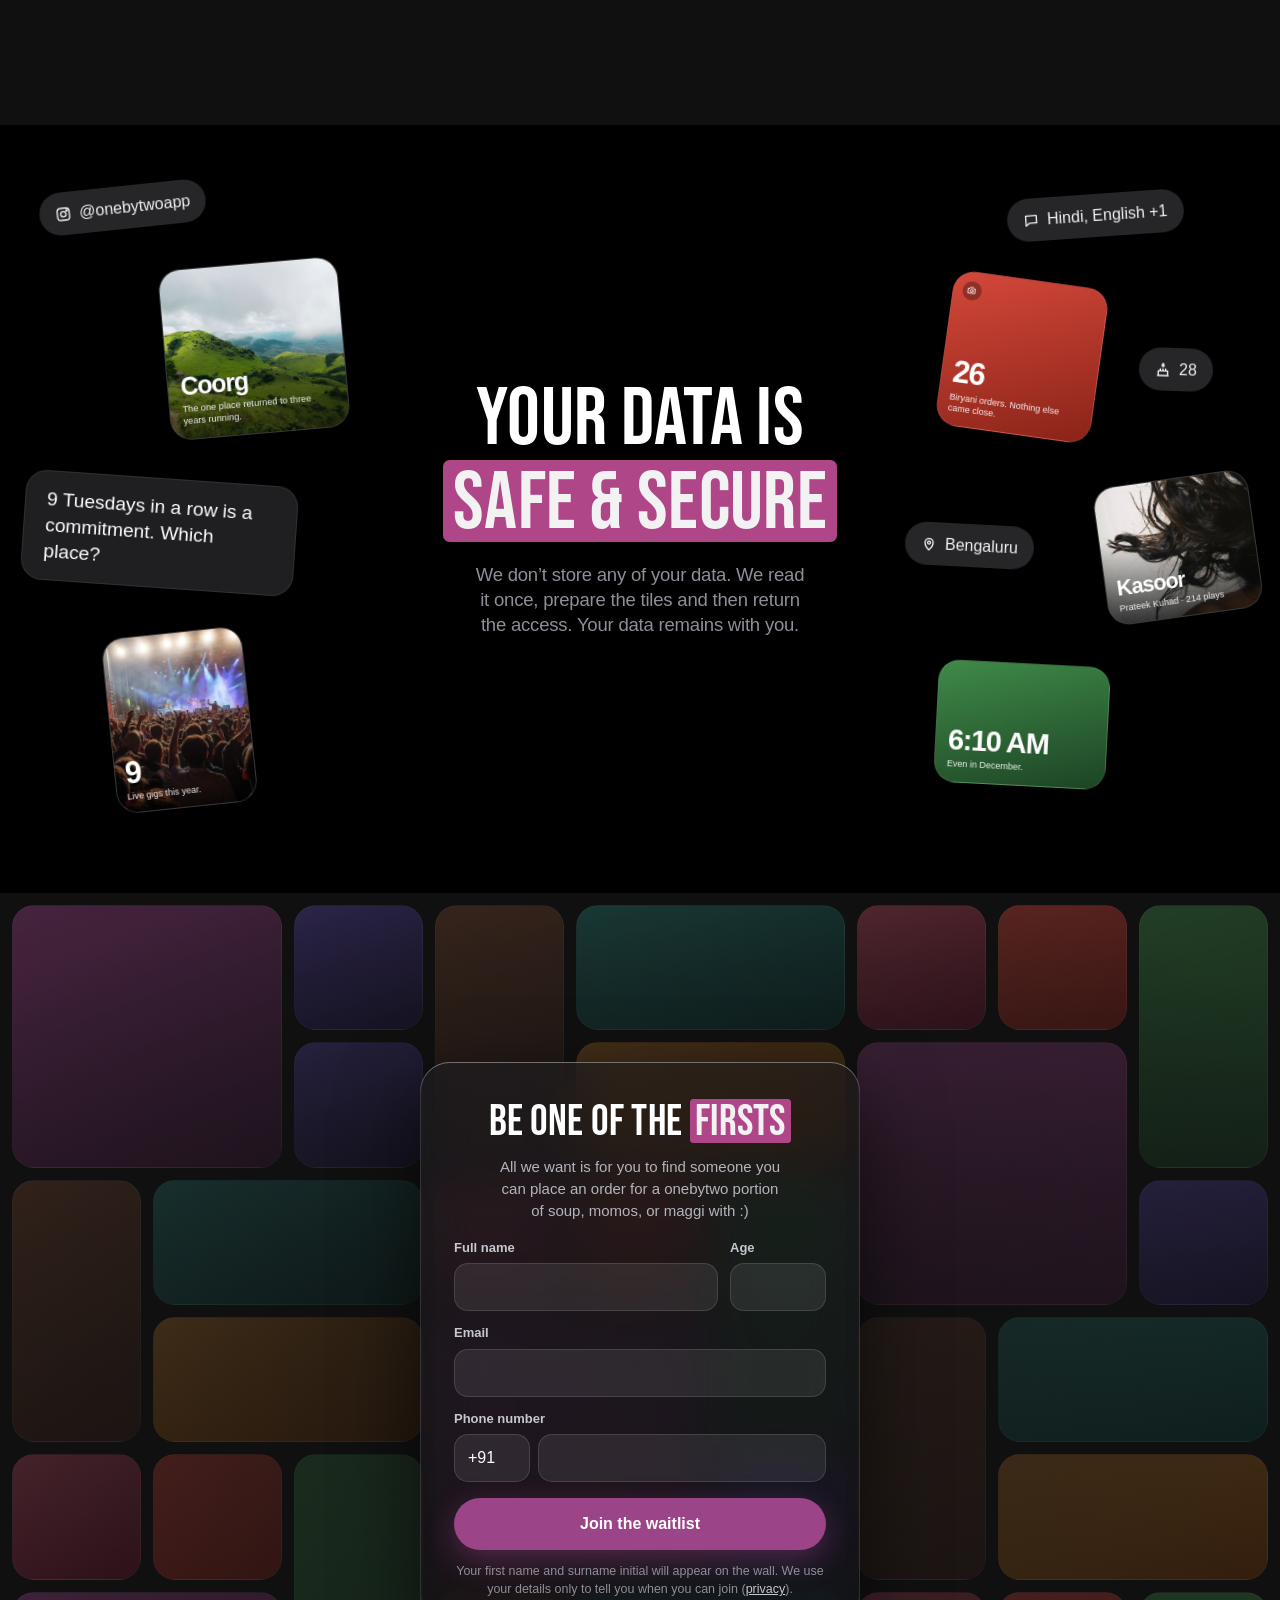
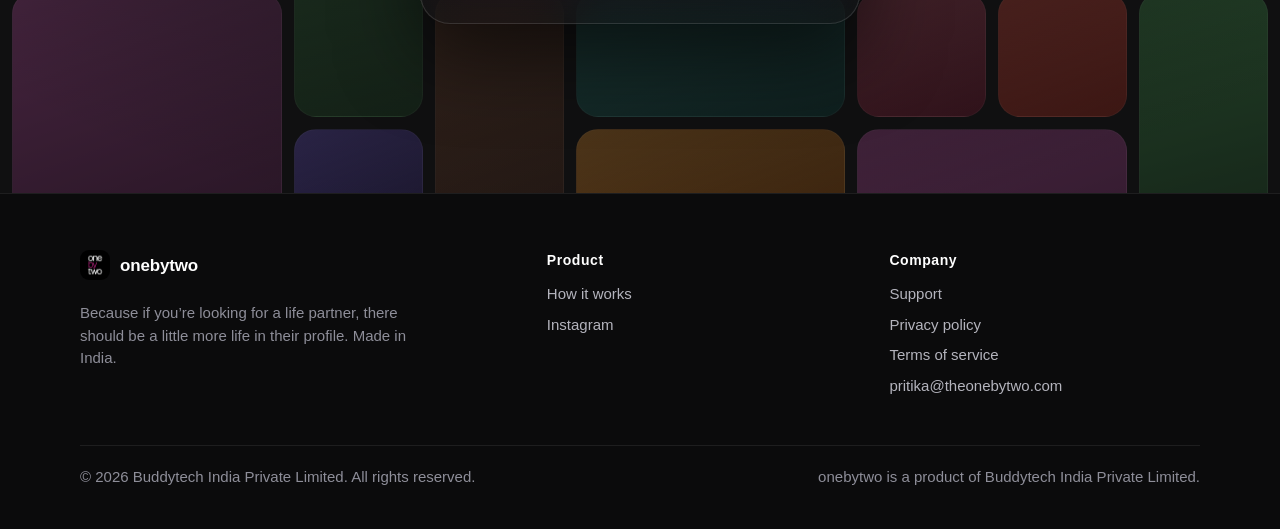
==== commit 32448b30: "Add the "Play games with them" slide, fourth from last After "Know what's in common" and before "See" ====
--- a/index.html
+++ b/index.html
@@ -132,7 +132,7 @@
     </div>
   </section>
 
-  <!-- 2–9. The app, screen by screen. On desktop this row scrolls sideways
+  <!-- 2–10. The app, screen by screen. On desktop this row scrolls sideways
        while the page scrolls down, like the App Store screenshot strip. -->
   <div class="strip" id="apps" data-strip>
   <div class="strip-sticky">
@@ -402,7 +402,51 @@
     </div>
   </section>
 
-  <!-- 8. See who viewed your profile -->
+  <!-- 8. Play games with them -->
+  <section class="feature light games" data-reveal>
+    <div class="games-top" aria-hidden="true">
+      <div class="games-art games-art-top">
+        <div class="g-phone">
+          <p class="g-msg g-asks">want to play something?</p>
+          <p class="g-msg g-says">always</p>
+          <p class="g-read">8:20 pm · Read</p>
+          <div class="g-wyr">
+            <p class="g-head"><i class="g-icon">&#xf55e;</i>Would you rather · your turn</p>
+            <p class="g-question">A holiday in the hills or by the beach?</p>
+            <div class="g-options"><span>Hills</span><span>Beach</span></div>
+          </div>
+          <div class="g-compose"><i class="g-icon">&#xf52c;</i><span>Message</span></div>
+        </div>
+        <i class="g-icon g-coin g-grid" style="--i:0">&#xf7bf;</i>
+        <i class="g-icon g-coin g-fire" style="--i:1">&#xf86b;</i>
+      </div>
+    </div>
+    <div class="copy games-copy">
+      <h2 class="display rv">Play <mark>games</mark> with them</h2>
+      <p class="games-aside rv" style="--rd:.1s">(but only on chat)</p>
+      <p class="sub rv" style="--rd:.16s">Choose questions or write your own<br> and never run out of conversation starters again ;)</p>
+    </div>
+    <!-- Revealed on its own: on a phone it is a screen below the top of the slide,
+         and FLAMES would have finished before anyone saw it. -->
+    <div class="games-art games-art-bottom" data-reveal aria-hidden="true">
+      <i class="g-icon g-coin g-bolt" style="--i:0">&#xf5ca;</i>
+      <div class="g-card g-flames">
+        <p class="g-head"><i class="g-icon">&#xf86b;</i>FLAMES · Love</p>
+        <p class="g-names">Ananya&ensp;+&ensp;Vikram</p>
+        <!-- --o is the order the game crosses them out in for these two names. -->
+        <div class="g-letters"><span style="--o:3">F</span><span class="g-kept">L</span><span style="--o:1">A</span><span style="--o:0">M</span><span style="--o:4">E</span><span style="--o:2">S</span></div>
+        <div class="g-result"><b>Love</b><span>Well, well, well.</span><em>See the working</em></div>
+      </div>
+      <div class="g-card g-movie">
+        <p class="g-head"><i class="g-icon">&#xf1f5;</i>Guess the movie · your turn</p>
+        <div class="g-clue"><span>🚂</span><span>🧑‍🤝‍🧑</span><span>🎒</span><span>😛</span></div>
+        <div class="g-options"><span>Wake Up Sid</span><span>Jab We Met</span><span>Love Aaj Kal</span><span>Socha Na Tha</span></div>
+      </div>
+      <i class="g-icon g-coin g-mind" style="--i:1">&#xf0893;</i>
+    </div>
+  </section>
+
+  <!-- 9. See who viewed your profile -->
   <section class="feature light" data-reveal>
     <div class="wrap grid">
       <div class="copy">
@@ -430,7 +474,7 @@
     </div>
   </section>
 
-  <!-- 9. Safety first -->
+  <!-- 10. Safety first -->
   <section class="feature dark safety" data-reveal>
     <div class="wrap grid flip">
       <div class="copy">
@@ -457,7 +501,7 @@
   </div>
   </div>
 
-  <!-- 10. Your data is safe & secure -->
+  <!-- 11. Your data is safe & secure -->
   <section class="stage-section black" data-reveal data-parallax>
     <!-- The floaters live in two zones beside (desktop) or around (mobile) the
          copy, so they can drift and lean without ever covering the words. -->
@@ -488,7 +532,7 @@
     </div>
   </section>
 
-  <!-- 11. The waitlist: a wall of everyone who joined, and the form on glass over it.
+  <!-- 12. The waitlist: a wall of everyone who joined, and the form on glass over it.
        data-api is the backend; on localhost ?api= points it at a local one. -->
   <section class="waitlist" id="waitlist" data-reveal data-waitlist data-api="https://api-production-6cf44.up.railway.app">
     <div class="wall" aria-hidden="true"></div>
--- a/home.css
+++ b/home.css
@@ -584,6 +584,118 @@
 .st-chat { position: absolute; left: 4cqw; right: 4cqw; bottom: 8cqw; display: flex; align-items: center; gap: 4cqw; padding: 4cqw 6cqw; border-radius: 99px; background: rgba(20, 10, 20, 0.45); box-shadow: inset 0 0 0 1px rgba(255, 255, 255, 0.08); font-size: 4.6cqw; font-weight: 600; }
 .st-chat svg { width: 6cqw; height: 6cqw; color: var(--pink); }
 
+/* ---------- Play games with them ---------- */
+
+/* The slide is 924 x 2000 in the design. Its two drawn parts are measured in
+   design pixels (--u); the copy between them is in the flow, so it can wrap on a
+   small phone without anything landing on it. */
+@font-face { font-family: "Game Icons"; src: url(/fonts/game-icons.otf) format("opentype"); font-display: block; }
+.g-icon { font-family: "Game Icons"; font-style: normal; font-weight: 400; line-height: 1; }
+
+.games { padding: 0 0 12px; }
+.games-top { position: relative; padding-top: 56px; }
+/* On a phone this follows another slide, so the phone fades in rather than starting on a hard cut. */
+.games-top::after { content: ""; position: absolute; left: 0; right: 0; top: 0; z-index: 2; height: 84px; background: linear-gradient(#e7e7e7, rgba(231, 231, 231, 0.82) 18%, rgba(231, 231, 231, 0.4) 48%, rgba(231, 231, 231, 0.1) 78%, rgba(231, 231, 231, 0)); pointer-events: none; }
+.games-art { position: relative; flex: none; width: 100%; max-width: 440px; margin: 0 auto; container-type: inline-size; }
+.games-art > * { --u: calc(100cqw / 924); position: absolute; }
+.games-art p { margin: 0; }
+.games-art-top { aspect-ratio: 924 / 858; }
+.games-art-bottom { aspect-ratio: 924 / 820; }
+
+.g-phone {
+  left: calc(4 * var(--u));
+  top: calc(-182 * var(--u));
+  width: calc(805 * var(--u));
+  height: calc(1000 * var(--u));
+  rotate: -5deg;
+  transform-origin: 0 0;
+  border-radius: 0 0 calc(125 * var(--u)) calc(125 * var(--u));
+  background: #19191b;
+  box-shadow: 0 calc(36 * var(--u)) calc(90 * var(--u)) rgba(0, 0, 0, 0.32);
+  color: #fff;
+}
+.g-phone::before { content: ""; position: absolute; inset: 0 calc(17 * var(--u)) calc(17 * var(--u)); border-radius: 0 0 calc(108 * var(--u)) calc(108 * var(--u)); background: #000; }
+.g-phone > * { position: absolute; }
+.g-msg { display: grid; place-items: center; border-radius: 99px; font-size: calc(30 * var(--u)); white-space: nowrap; }
+.g-asks { left: calc(34 * var(--u)); top: calc(267 * var(--u)); width: calc(400 * var(--u)); height: calc(88 * var(--u)); border: 1px solid #2c2c2e; background: #1c1c1e; transform-origin: left bottom; }
+.g-says { right: calc(27 * var(--u)); top: calc(411 * var(--u)); width: calc(154 * var(--u)); height: calc(84 * var(--u)); background: var(--plum); transform-origin: right bottom; }
+.g-read { right: calc(27 * var(--u)); top: calc(508 * var(--u)); color: #8e8e93; font-size: calc(23 * var(--u)); }
+.g-wyr { left: calc(34 * var(--u)); top: calc(553 * var(--u)); width: calc(632 * var(--u)); height: calc(222 * var(--u)); padding: calc(22 * var(--u)); border: 1px solid #2c2c2e; border-radius: calc(38 * var(--u)); background: #1c1c1e; transform-origin: left bottom; }
+.g-head { display: flex; align-items: center; gap: calc(12 * var(--u)); color: var(--pink); font-size: calc(24 * var(--u)); line-height: 1.2; white-space: nowrap; }
+.g-head .g-icon { font-size: calc(30 * var(--u)); }
+.g-question { padding: calc(14 * var(--u)) 0 calc(16 * var(--u)); font-size: calc(29 * var(--u)); line-height: 1.25; white-space: nowrap; }
+.g-options { display: grid; grid-template-columns: 1fr 1fr; gap: calc(12 * var(--u)); }
+.g-options span { display: grid; place-items: center; height: calc(74 * var(--u)); border: 1px solid #3a3a3c; border-radius: 99px; background: #2c2c2e; color: #fff; font-size: calc(25 * var(--u)); white-space: nowrap; }
+.g-compose { left: calc(17 * var(--u)); right: calc(17 * var(--u)); top: calc(825 * var(--u)); display: flex; align-items: center; gap: calc(24 * var(--u)); padding: calc(22 * var(--u)) calc(99 * var(--u)) 0 calc(20 * var(--u)); border-top: 1px solid #1f1f22; }
+.g-compose .g-icon { color: var(--pink); font-size: calc(48 * var(--u)); }
+.g-compose span { flex: 1; padding: 0 calc(38 * var(--u)); border: 1px solid #2c2c2e; border-radius: 99px; background: #1c1c1e; color: #6e6e73; font-size: calc(33 * var(--u)); line-height: calc(98 * var(--u)); }
+
+.g-coin { display: grid; place-items: center; width: calc(190 * var(--u)); height: calc(190 * var(--u)); border-radius: 50%; background: var(--plum); color: #fff; font-size: calc(104 * var(--u)); box-shadow: 0 calc(16 * var(--u)) calc(36 * var(--u)) rgba(0, 0, 0, 0.28); }
+.g-grid { left: calc(-2 * var(--u)); top: calc(163 * var(--u)); }
+.g-fire { left: calc(747 * var(--u)); top: calc(589 * var(--u)); width: calc(198 * var(--u)); height: calc(198 * var(--u)); }
+.g-bolt { left: calc(-14 * var(--u)); top: calc(38 * var(--u)); }
+.g-mind { left: calc(754 * var(--u)); top: calc(485 * var(--u)); }
+
+.g-card { border-radius: calc(38 * var(--u)); background: #1c1c1e; color: #fff; box-shadow: 0 calc(16 * var(--u)) calc(36 * var(--u)) rgba(0, 0, 0, 0.22); }
+.g-flames { left: calc(411 * var(--u)); top: calc(58 * var(--u)); width: calc(452 * var(--u)); height: calc(298 * var(--u)); padding: calc(16 * var(--u)) calc(18 * var(--u)); rotate: 4.8deg; text-align: center; }
+.g-flames .g-head { color: #a1a1a6; font-size: calc(21 * var(--u)); }
+.g-flames .g-head .g-icon { font-size: calc(26 * var(--u)); }
+.g-flames .g-names { margin-top: calc(14 * var(--u)); color: #a1a1a6; font-size: calc(22 * var(--u)); line-height: 1.2; }
+.g-letters { display: flex; justify-content: center; gap: calc(7 * var(--u)); margin: calc(15 * var(--u)) 0 calc(10 * var(--u)); }
+.g-letters span {
+  display: grid;
+  place-items: center;
+  width: calc(42 * var(--u));
+  height: calc(42 * var(--u));
+  border-radius: 50%;
+  background: #2c2c2e;
+  color: #8e8e93;
+  font-size: calc(22 * var(--u));
+  font-weight: 700;
+  opacity: 0.48;
+  text-decoration: line-through;
+  text-decoration-thickness: max(1px, calc(2.5 * var(--u)));
+  transition: opacity 0.2s ease, text-decoration-color 0.2s ease;
+  transition-delay: calc(0.9s + var(--o, 0) * 0.32s);
+}
+.g-letters .g-kept { background: var(--plum); color: #fff; opacity: 1; text-decoration: none; transition: background 0.3s ease, scale 0.4s cubic-bezier(0.3, 1.6, 0.5, 1); transition-delay: 2.6s; }
+.g-result b, .g-result span, .g-result em { display: block; line-height: 1.2; }
+.g-result b { font-size: calc(37 * var(--u)); }
+.g-result span { margin-top: calc(4 * var(--u)); color: #a1a1a6; font-size: calc(21 * var(--u)); }
+.g-result em { margin-top: calc(10 * var(--u)); color: var(--pink); font-size: calc(25 * var(--u)); font-style: normal; }
+.g-result { transition: opacity 0.4s ease 2.8s; }
+.g-movie { left: calc(86 * var(--u)); top: calc(429 * var(--u)); width: calc(566 * var(--u)); height: calc(300 * var(--u)); padding: calc(16 * var(--u)) calc(18 * var(--u)); rotate: -3.75deg; }
+.g-clue { display: flex; justify-content: center; gap: calc(10 * var(--u)); height: calc(76 * var(--u)); padding-top: calc(10 * var(--u)); font-size: calc(42 * var(--u)); line-height: 1.2; }
+.g-movie .g-options { gap: calc(10 * var(--u)); }
+
+.games-copy { width: 100%; max-width: 440px; margin: 0 auto; padding: 14px 0 6px; container-type: inline-size; text-align: center; }
+.feature .games-copy .display { margin: 0 0 8px; font-size: 10.6cqw; white-space: nowrap; }
+.games-aside { margin: 0 0 10px; color: var(--hl); font-family: var(--display); font-size: 5.8cqw; line-height: 1; text-transform: uppercase; }
+.feature .games-copy .sub { max-width: none; padding: 0 12px; margin: 0 auto; font-size: max(14px, 3.85cqw); line-height: 1.2; text-wrap: balance; }
+
+/* Motion: the chat plays out, then FLAMES works itself out when it comes into view. */
+.js .games:not(.in) :is(.g-msg, .g-read, .g-wyr, .g-grid, .g-fire) { opacity: 0; }
+.games.in .g-asks { animation: bub 0.5s cubic-bezier(0.3, 1.5, 0.5, 1) 0.3s both; }
+.games.in .g-says { animation: bub 0.5s cubic-bezier(0.3, 1.5, 0.5, 1) 1.1s both; }
+.games.in .g-read { animation: fade 0.4s ease 1.5s both; }
+.games.in .g-wyr { animation: bub 0.5s cubic-bezier(0.3, 1.5, 0.5, 1) 1.9s both; }
+.games.in .g-wyr .g-options span { animation: g-pick 3.6s ease-in-out 2.8s infinite; }
+.games.in .g-wyr .g-options span + span { animation-delay: 4.6s; }
+.games.in .games-top .g-coin, .games-art-bottom.in .g-coin {
+  animation:
+    bub 0.6s cubic-bezier(0.3, 1.6, 0.5, 1) calc(0.2s + var(--i) * 0.25s) both,
+    g-bob 3.2s ease-in-out calc(0.8s + var(--i) * 0.4s) infinite alternate;
+}
+.js .games-art-bottom:not(.in) :is(.g-coin, .g-card, .g-result) { opacity: 0; }
+.js .games-art-bottom:not(.in) .g-letters span { opacity: 1; text-decoration-color: transparent; }
+.js .games-art-bottom:not(.in) .g-letters .g-kept { background: #2c2c2e; scale: 0.9; }
+.games-art-bottom.in .g-flames { animation: bub 0.6s cubic-bezier(0.3, 1.4, 0.5, 1) 0.15s both; }
+.games-art-bottom.in .g-movie { animation: bub 0.6s cubic-bezier(0.3, 1.4, 0.5, 1) 0.4s both; }
+.games-art-bottom.in .g-clue span { animation: g-hop 3s ease-in-out infinite; }
+.games-art-bottom.in .g-clue span:nth-child(2) { animation-delay: 0.15s; }
+.games-art-bottom.in .g-clue span:nth-child(3) { animation-delay: 0.3s; }
+.games-art-bottom.in .g-clue span:nth-child(4) { animation-delay: 0.45s; }
+
 /* ---------- Who viewed your profile ---------- */
 
 .v-nav { position: relative; display: flex; align-items: center; padding: 2cqw 5cqw 4cqw; border-bottom: 1px solid #1f1f22; font-size: 4.6cqw; }
@@ -659,8 +771,11 @@
   position: absolute;
   inset: 0;
   display: grid;
+  /* One square cell of the grid. Tiles size their inset and text from it, not
+     from their own width, so a wide tile's words line up with its neighbours'. */
+  --cell: calc((100cqw - (var(--cols) + 1) * var(--gap)) / var(--cols));
   grid-template-columns: repeat(var(--cols), minmax(0, 1fr));
-  grid-auto-rows: calc((100cqw - (var(--cols) - 1) * var(--gap) - 2 * var(--gap)) / var(--cols));
+  grid-auto-rows: var(--cell);
   grid-auto-flow: dense;
   gap: var(--gap);
   padding: var(--gap);
@@ -680,21 +795,18 @@
   flex-direction: column;
   justify-content: flex-end;
   min-width: 0;
-  padding: 9%;
+  padding: calc(var(--cell) * 0.12);
   overflow: hidden;
   border-radius: clamp(14px, 3vw, 22px);
   border: 1px solid rgba(255, 255, 255, 0.1);
   background: var(--bg);
   color: #fff;
-  container-type: inline-size;
 }
 .wtile.big { grid-column: span 2; grid-row: span 2; }
 .wtile.tall { grid-row: span 2; }
 .wtile.wide { grid-column: span 2; }
-.wtile b { font-size: clamp(13px, 15cqw, 34px); font-weight: 700; letter-spacing: -0.03em; line-height: 1.05; overflow-wrap: anywhere; }
-.wtile span { margin-top: 0.35em; font-size: clamp(10px, 8.5cqw, 15px); opacity: 0.85; }
-.wtile.wide b, .wtile.big b { font-size: clamp(15px, 9cqw, 40px); }
-.wtile.wide span, .wtile.big span { font-size: clamp(11px, 5cqw, 17px); }
+.wtile b { font-size: clamp(13px, calc(var(--cell) * 0.15), 26px); font-weight: 700; letter-spacing: -0.03em; line-height: 1.05; overflow-wrap: anywhere; }
+.wtile span { margin-top: 0.35em; font-size: clamp(10px, calc(var(--cell) * 0.085), 14px); opacity: 0.85; }
 .wtile.blank { opacity: 0.38; }
 .wtile.fresh { animation: tile-in 0.7s cubic-bezier(0.3, 1.4, 0.5, 1) both; }
 .wtile.mine { box-shadow: 0 0 0 3px #fff, 0 0 40px rgba(239, 121, 138, 0.7); z-index: 1; }
@@ -795,6 +907,11 @@
   /* Same phone as on mobile; the card's height crops it, as in the previews. */
   .strip .visual { --pw: 330px; flex: 1; min-height: 0; height: auto; margin: 0 -34px; }
   .strip .safety { padding: 0 34px 40px; }
+  /* As drawn: the card's own edge cuts the phone, and the slide fills the card. */
+  .strip .games { display: flex; flex-direction: column; justify-content: space-between; padding: 0; }
+  .strip .games-top { flex: none; padding: 0; }
+  .strip .games-top::after { display: none; }
+  .strip .games-copy { flex: none; padding: 0; }
   .strip-progress { position: absolute; left: 50%; bottom: 26px; display: block; width: 180px; height: 3px; margin-left: -90px; overflow: hidden; border-radius: 99px; background: rgba(255, 255, 255, 0.14); }
   .strip-progress i { display: block; height: 100%; background: var(--pink); transform-origin: left; scale: 0 1; }
 
@@ -831,6 +948,9 @@
 @keyframes story { from { scale: 0 1; } to { scale: 1 1; } }
 @keyframes ripple { from { opacity: 0.6; scale: 1; } to { opacity: 0; scale: 1.9; } }
 @keyframes glow { 50% { box-shadow: 0 0 14cqw rgba(155, 68, 135, 0.8); } }
+@keyframes g-pick { 0%, 40%, 100% { scale: 1; background: #2c2c2e; } 10%, 28% { scale: 1.04; background: var(--plum); } }
+@keyframes g-bob { from { translate: 0 0; } to { translate: 0 -6px; } }
+@keyframes g-hop { 0%, 20%, 100% { translate: 0 0; } 10% { translate: 0 -22%; } }
 @keyframes tile-in { from { opacity: 0; scale: 0.4; } to { opacity: 1; scale: 1; } }
 @keyframes glint { 50% { opacity: 0.45; box-shadow: 0 0 2px rgba(255, 255, 255, 0.4); } }
 @keyframes sw-action { 0%, 12% { translate: 0 0; } 34%, 72% { translate: 46% 0; } 90%, 100% { translate: 0 0; } }
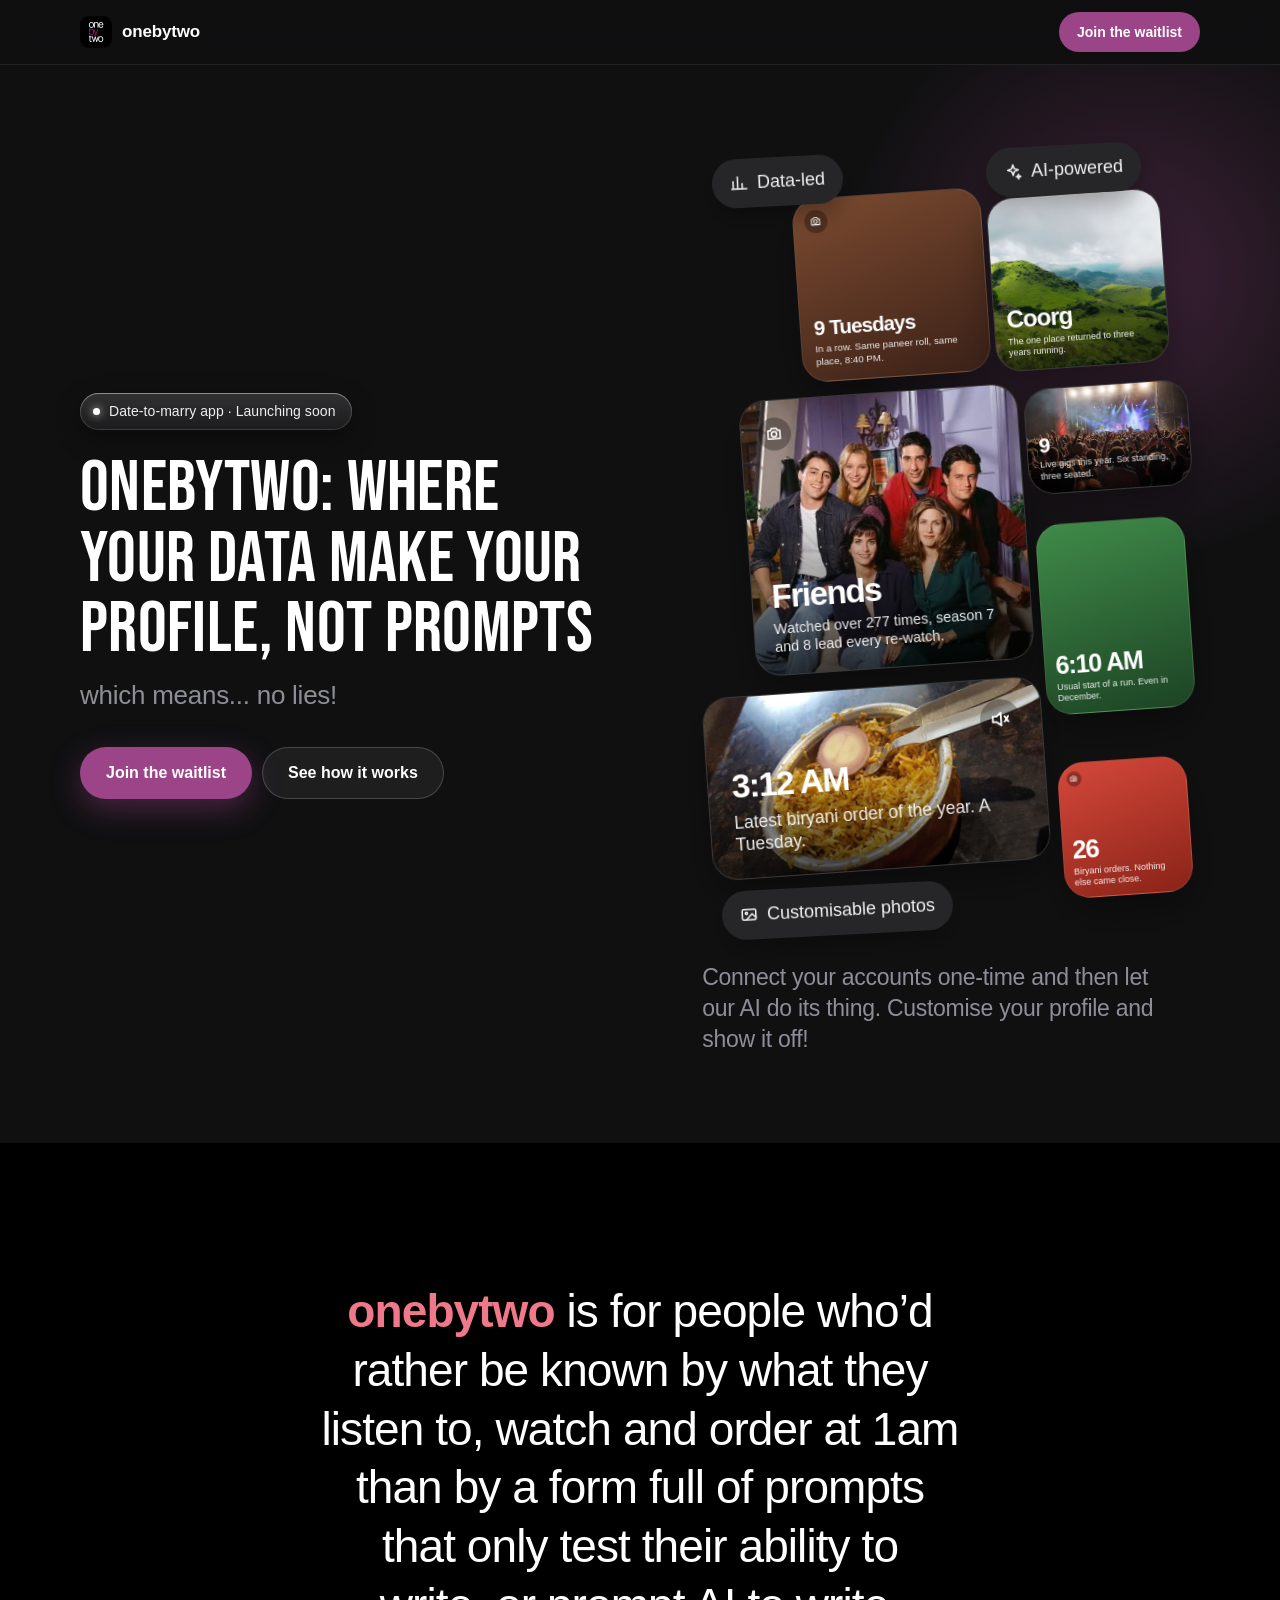
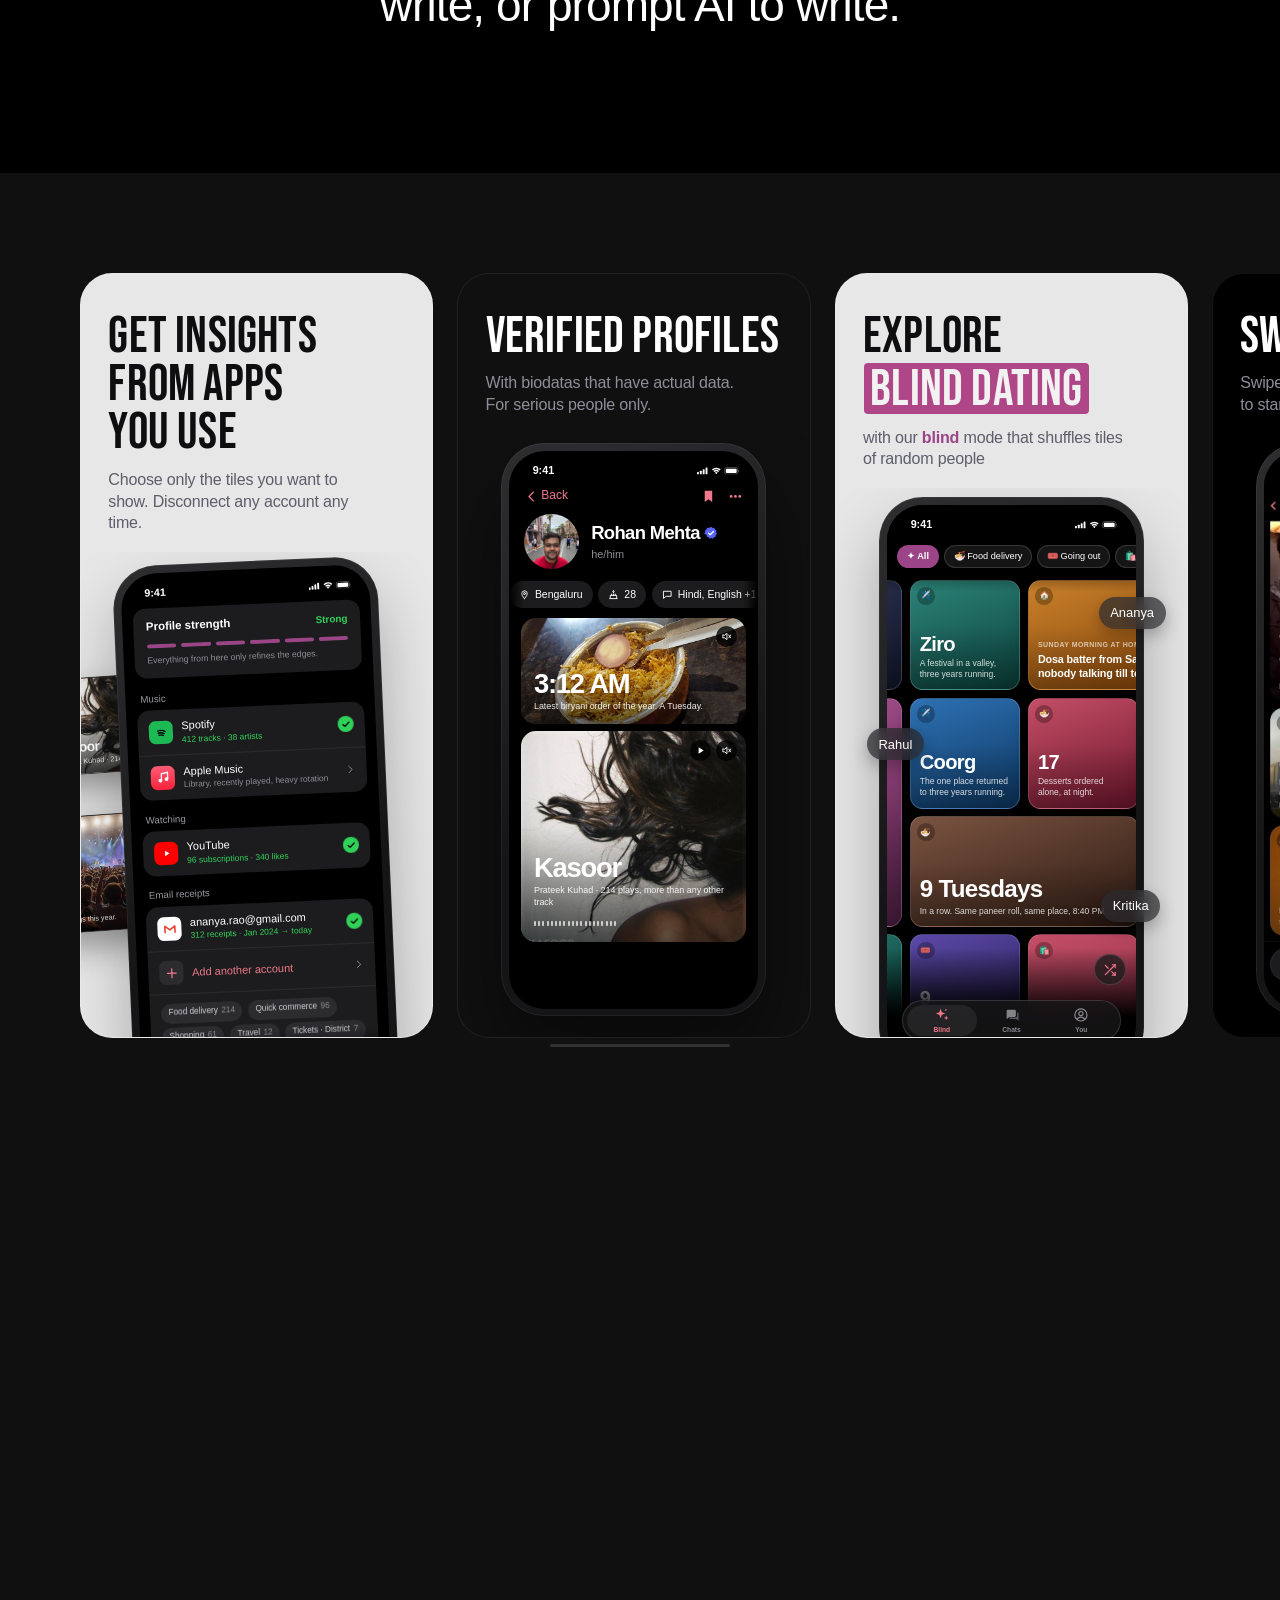
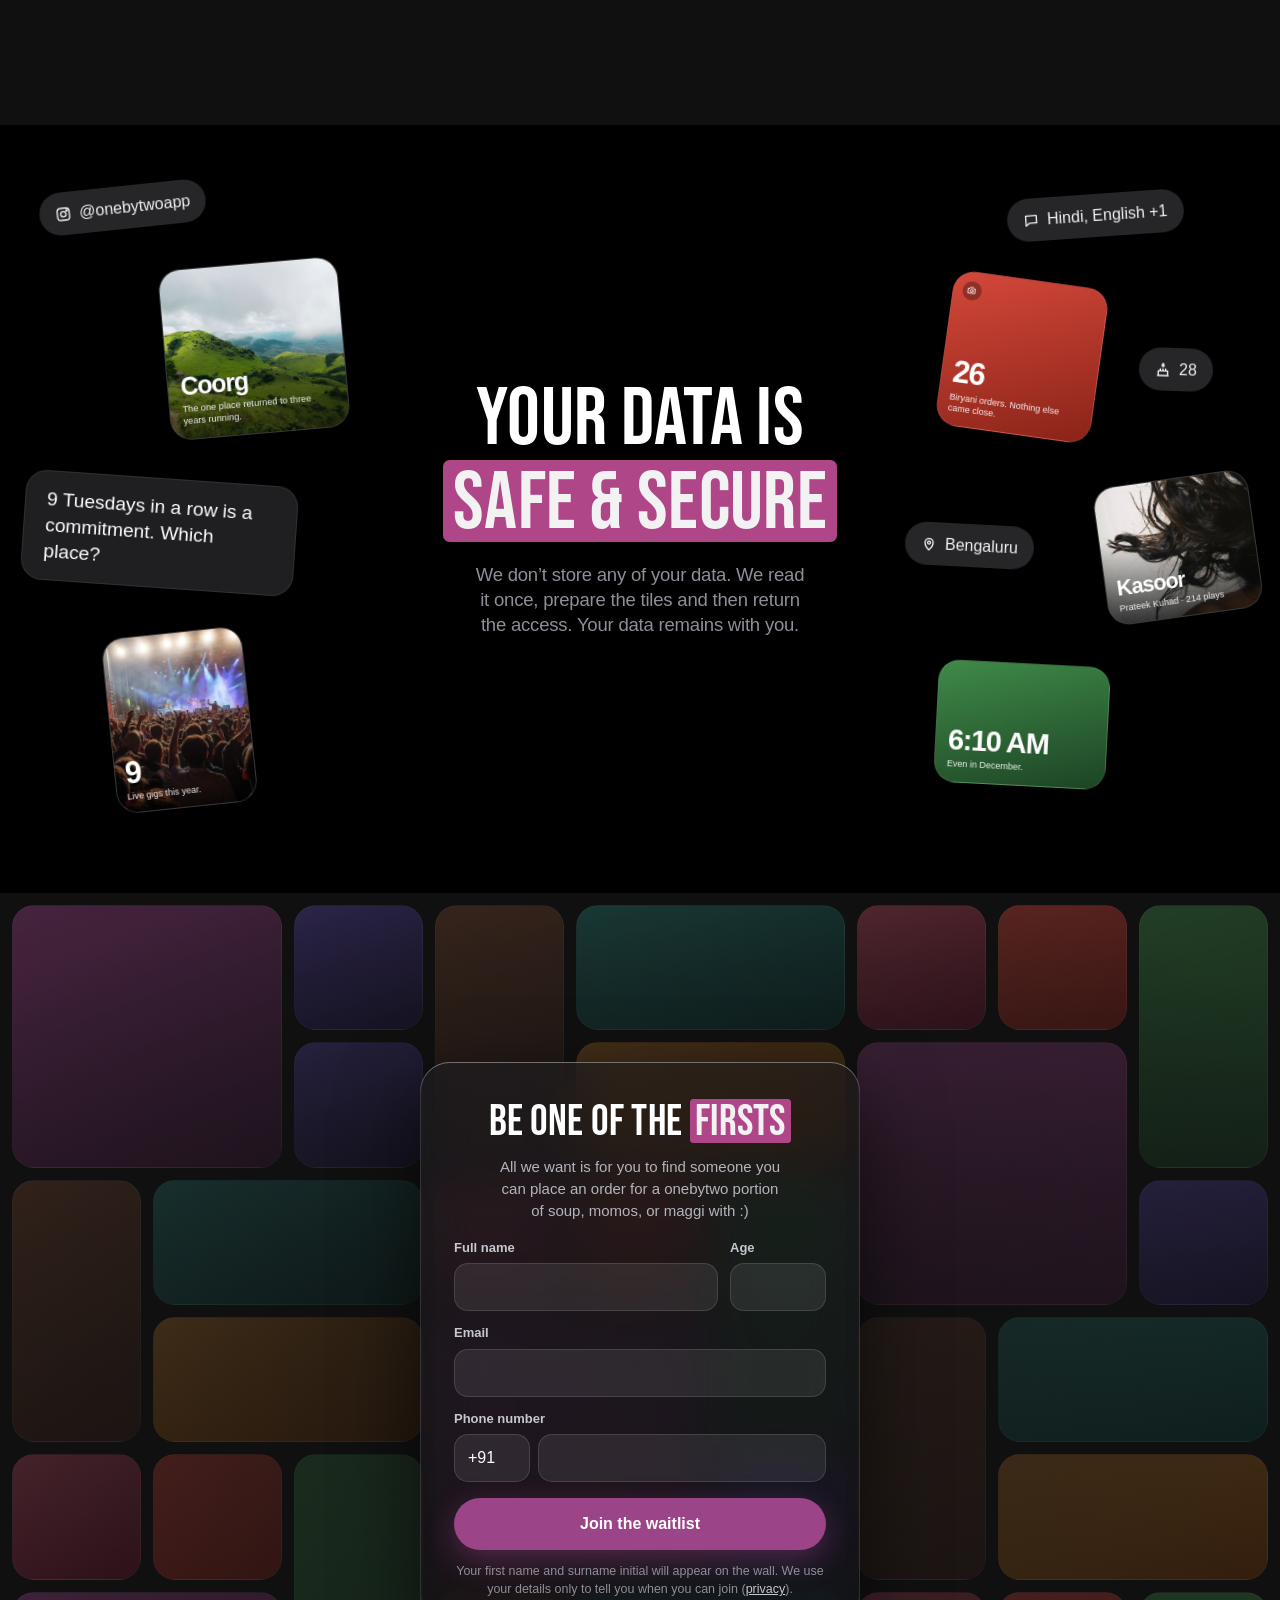
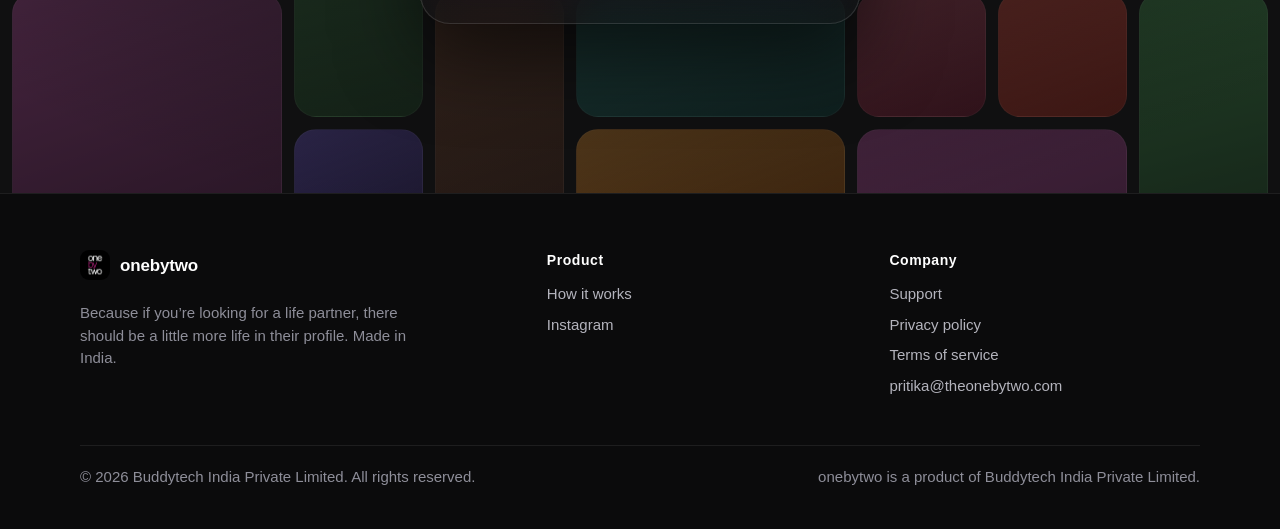
==== commit c974a585: "Hero: new tagline and 'no lies' subline Co-Authored-By: Claude Opus 5.5 <noreply@anthropic.com> Clau" ====
--- a/index.html
+++ b/index.html
@@ -19,10 +19,12 @@
 <link rel="preconnect" href="https://fonts.googleapis.com">
 <link rel="preconnect" href="https://fonts.gstatic.com" crossorigin>
 <link rel="stylesheet" href="https://fonts.googleapis.com/css2?family=Bebas+Neue&display=swap">
-<link rel="stylesheet" href="/home.css">
+<!-- ?v= is the start of each file's `git hash-object`. Update it whenever that file changes,
+     or returning visitors get this page with the old styles or script for up to 10 minutes. -->
+<link rel="stylesheet" href="/home.css?v=297fb189">
 <link rel="icon" href="/favicon.ico" sizes="any">
 <link rel="apple-touch-icon" href="/apple-touch-icon.png">
-<script src="/home.js" defer></script>
+<script src="/home.js?v=5e8f6bdd" defer></script>
 </head>
 <body>
 
@@ -70,7 +72,8 @@
     <div class="wrap grid">
       <div class="copy">
         <p class="eyebrow rv"><span class="dot"></span>Date-to-marry app · Launching soon</p>
-        <h1 class="tagline rv">onebytwo: world’s first data-led blind dating app</h1>
+        <h1 class="tagline rv">onebytwo: where your data make your profile, not prompts</h1>
+        <p class="tagline-sub rv" style="--rd:.06s">which means... no lies!</p>
         <div class="cta-row hero-cta rv" style="--rd:.12s">
           <a class="btn" href="#waitlist">Join the waitlist</a>
           <a class="btn btn-ghost" href="#apps">See how it works</a>
--- a/home.css
+++ b/home.css
@@ -123,6 +123,7 @@
 }
 .eyebrow .dot { width: 7px; height: 7px; border-radius: 50%; background: #fff; box-shadow: 0 0 8px rgba(255, 255, 255, 0.8); animation: glint 2.4s ease-in-out infinite; }
 .tagline { margin: 0 0 14px; font-family: var(--display); font-weight: 400; font-size: clamp(40px, 11vw, 56px); line-height: 0.98; letter-spacing: 0.005em; text-transform: uppercase; text-wrap: balance; }
+.tagline-sub { margin: 0; color: var(--sub); font-size: clamp(20px, 5.4vw, 26px); font-weight: 400; line-height: 1.3; letter-spacing: -0.01em; }
 .hero-art .sub { margin-top: 28px; }
 
 /* Who it is for: one sentence, a fold to itself. Regular weight, so it reads
@@ -889,7 +890,7 @@
   .hero-cta .btn { flex: 0 0 auto; padding: 0 26px; font-size: 16px; }
   .hero-art { width: 100%; max-width: 600px; justify-self: end; }
   .collage { margin: 0; }
-  .tagline { font-size: clamp(72px, 6.6vw, 112px); }
+  .tagline { font-size: clamp(64px, 5.6vw, 96px); }
   .display { font-size: clamp(76px, 7vw, 112px); }
 
   /* The strip: cards in a row, pinned while the page scrolls them sideways. */
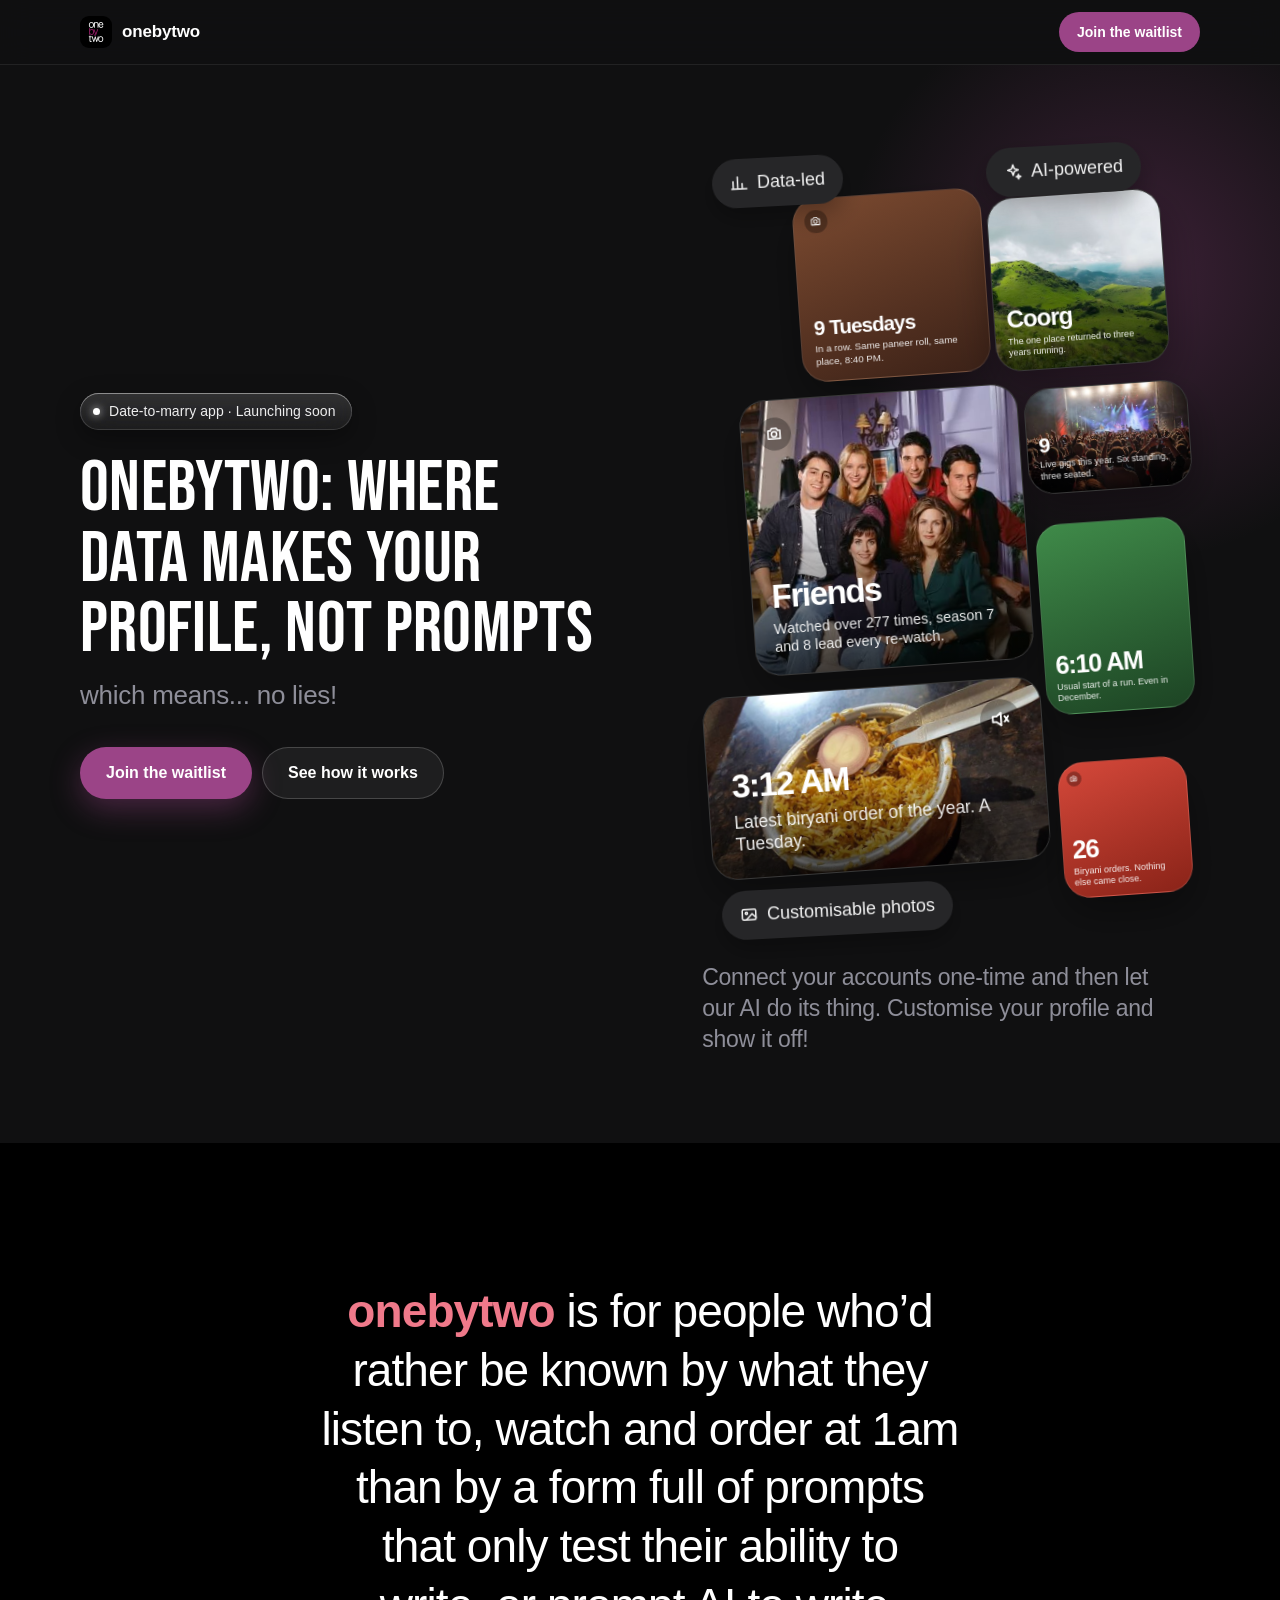
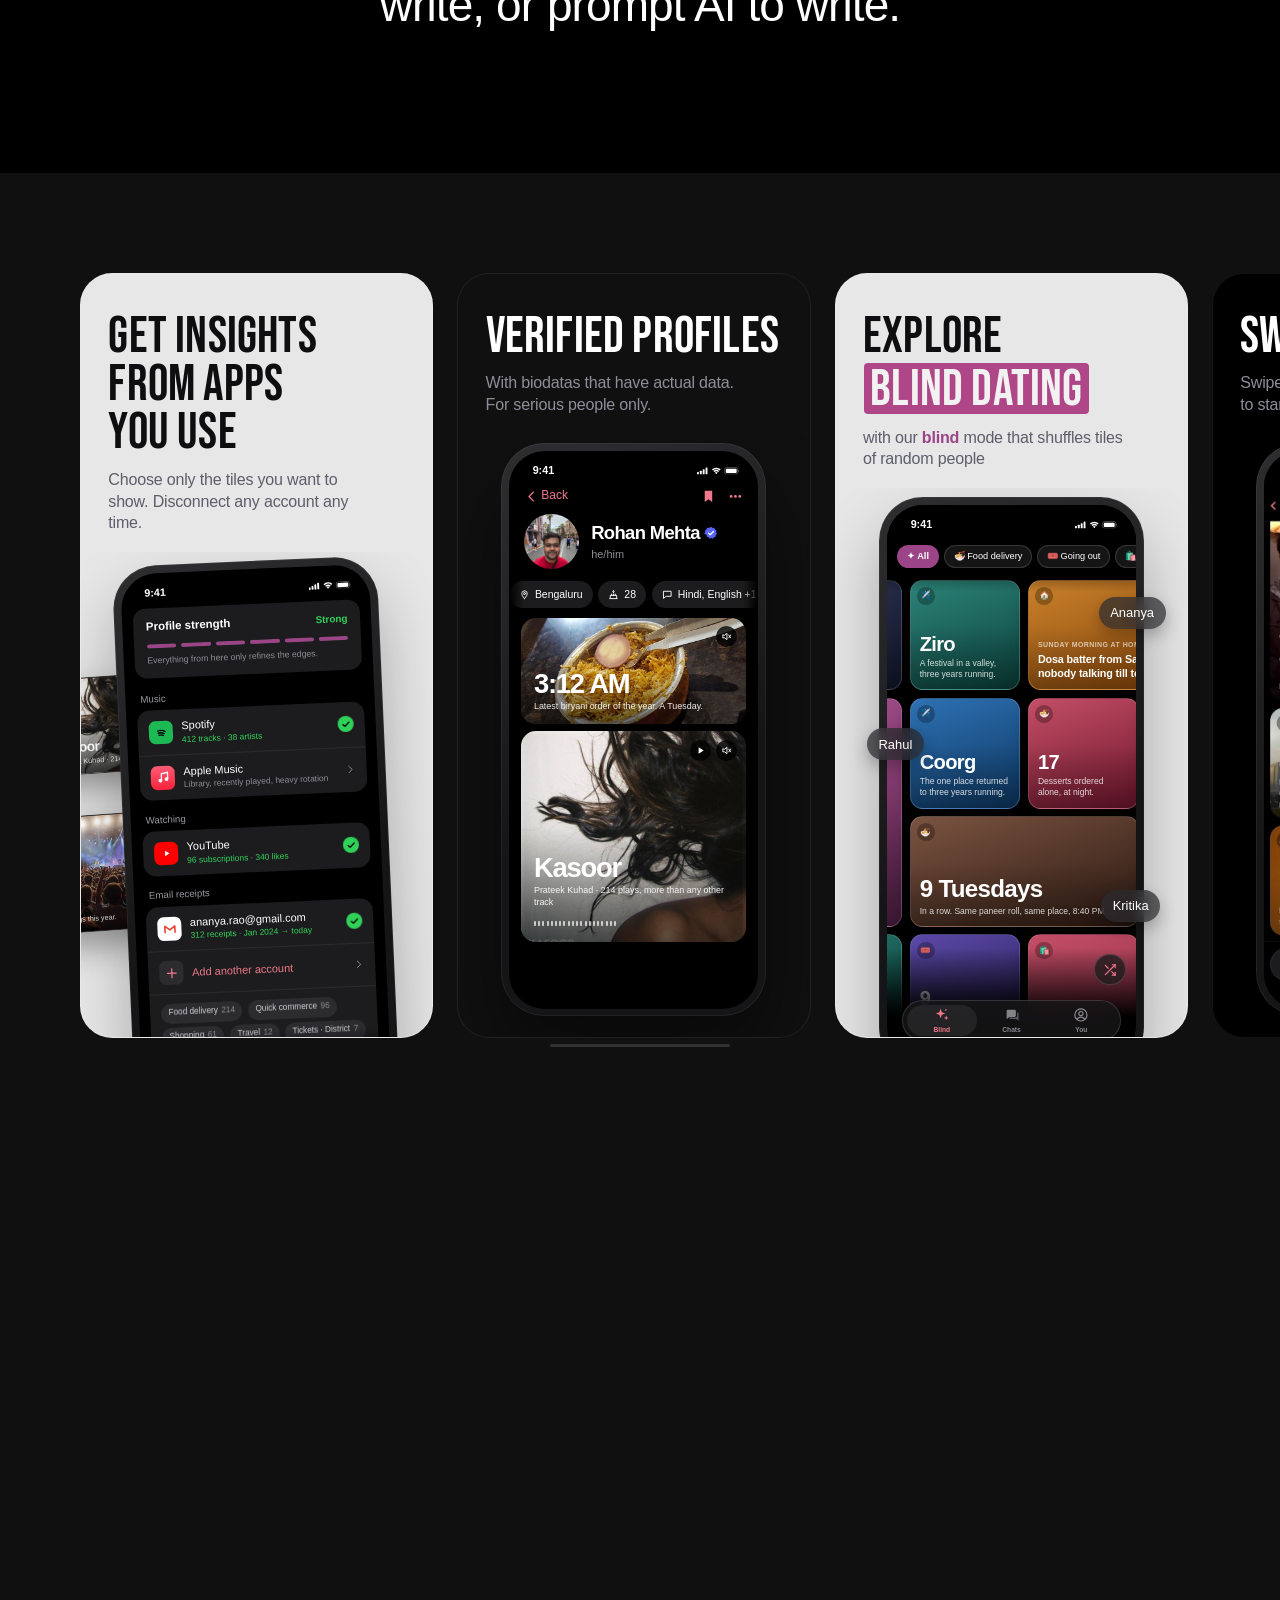
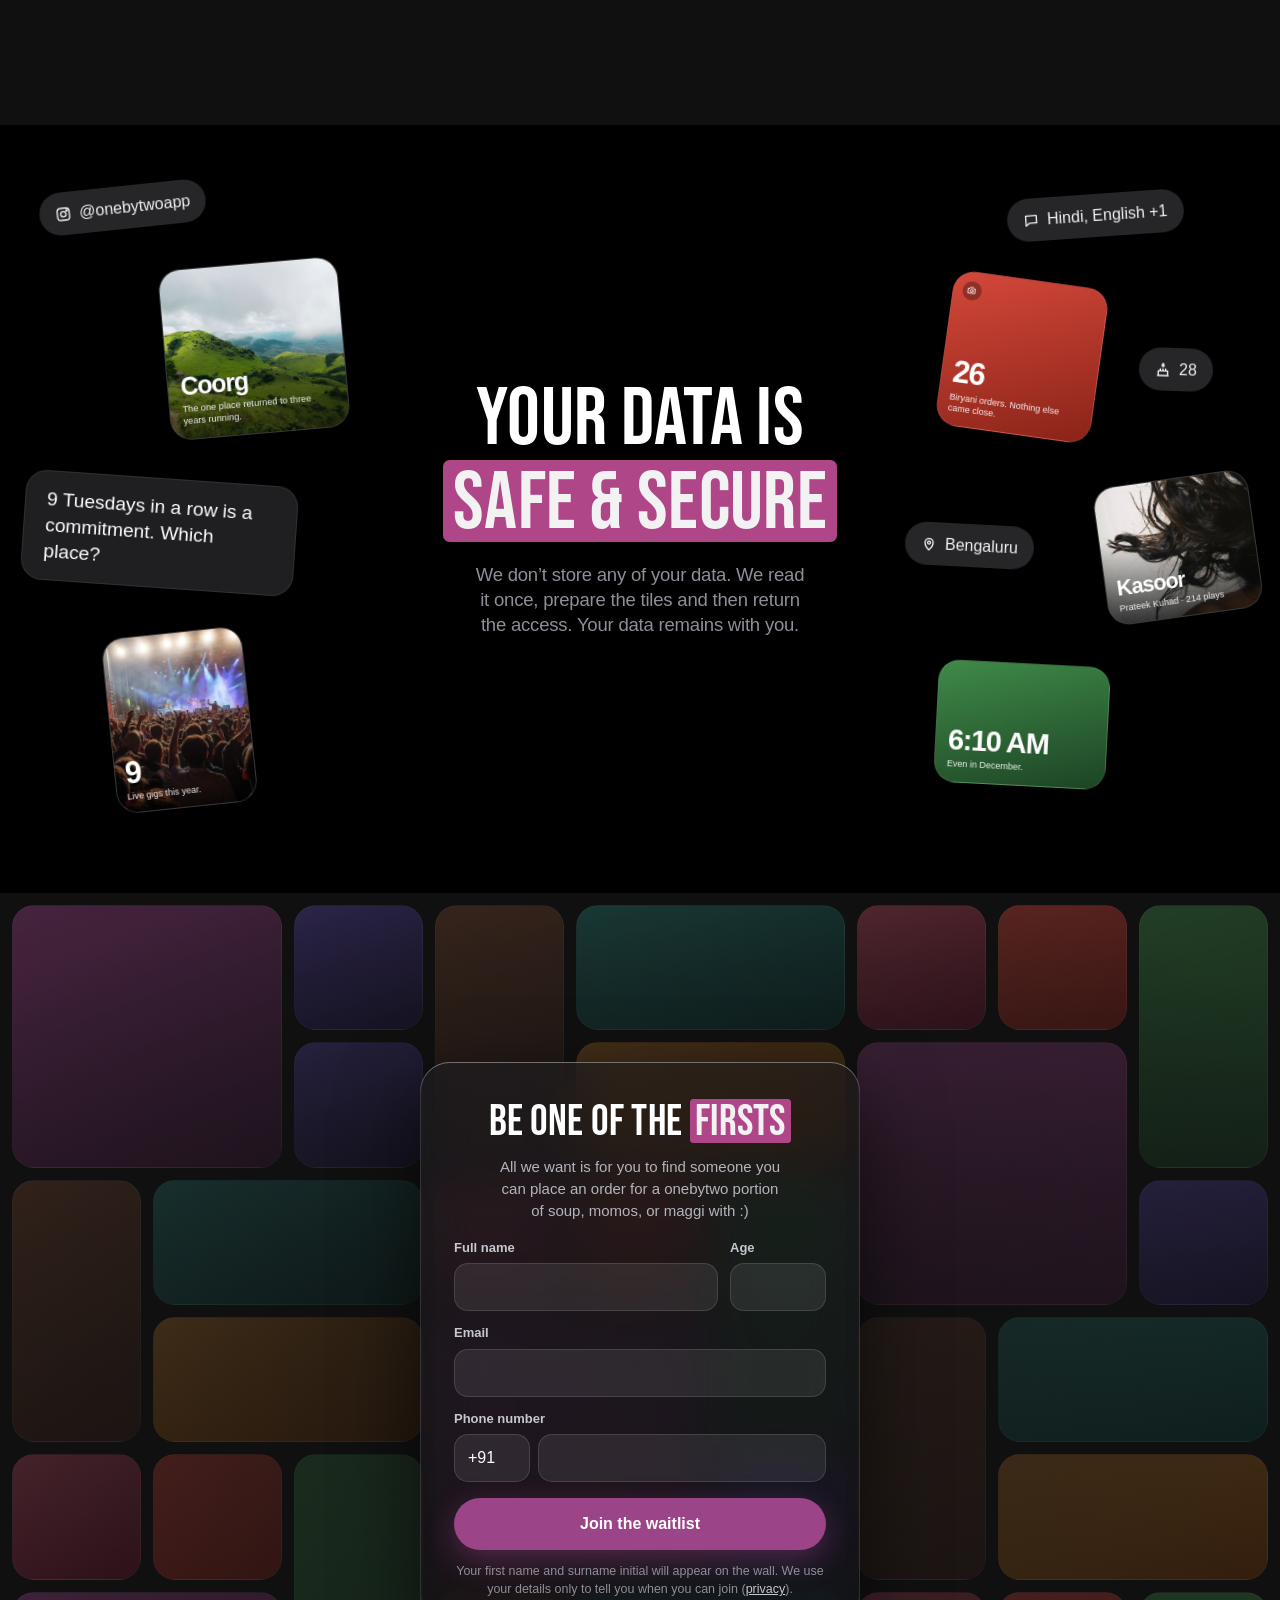
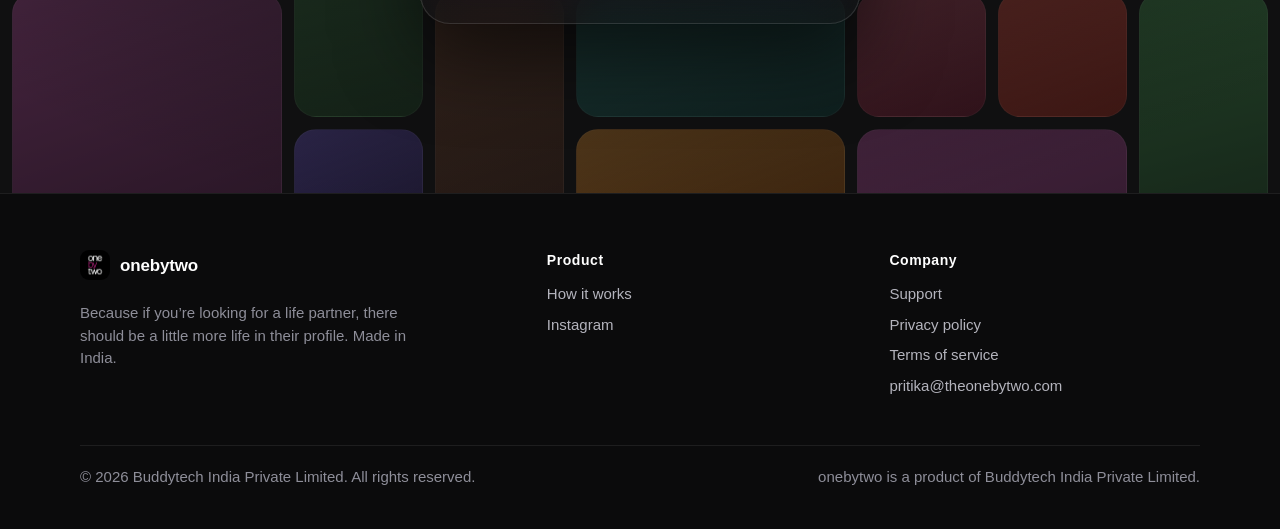
==== commit 1fbda514: "Hero: tighten tagline wording Co-Authored-By: Claude Opus 5.5 <noreply@anthropic.com> Claude-Session" ====
--- a/index.html
+++ b/index.html
@@ -72,7 +72,7 @@
     <div class="wrap grid">
       <div class="copy">
         <p class="eyebrow rv"><span class="dot"></span>Date-to-marry app · Launching soon</p>
-        <h1 class="tagline rv">onebytwo: where your data make your profile, not prompts</h1>
+        <h1 class="tagline rv">onebytwo: where data makes your profile, not prompts</h1>
         <p class="tagline-sub rv" style="--rd:.06s">which means... no lies!</p>
         <div class="cta-row hero-cta rv" style="--rd:.12s">
           <a class="btn" href="#waitlist">Join the waitlist</a>
